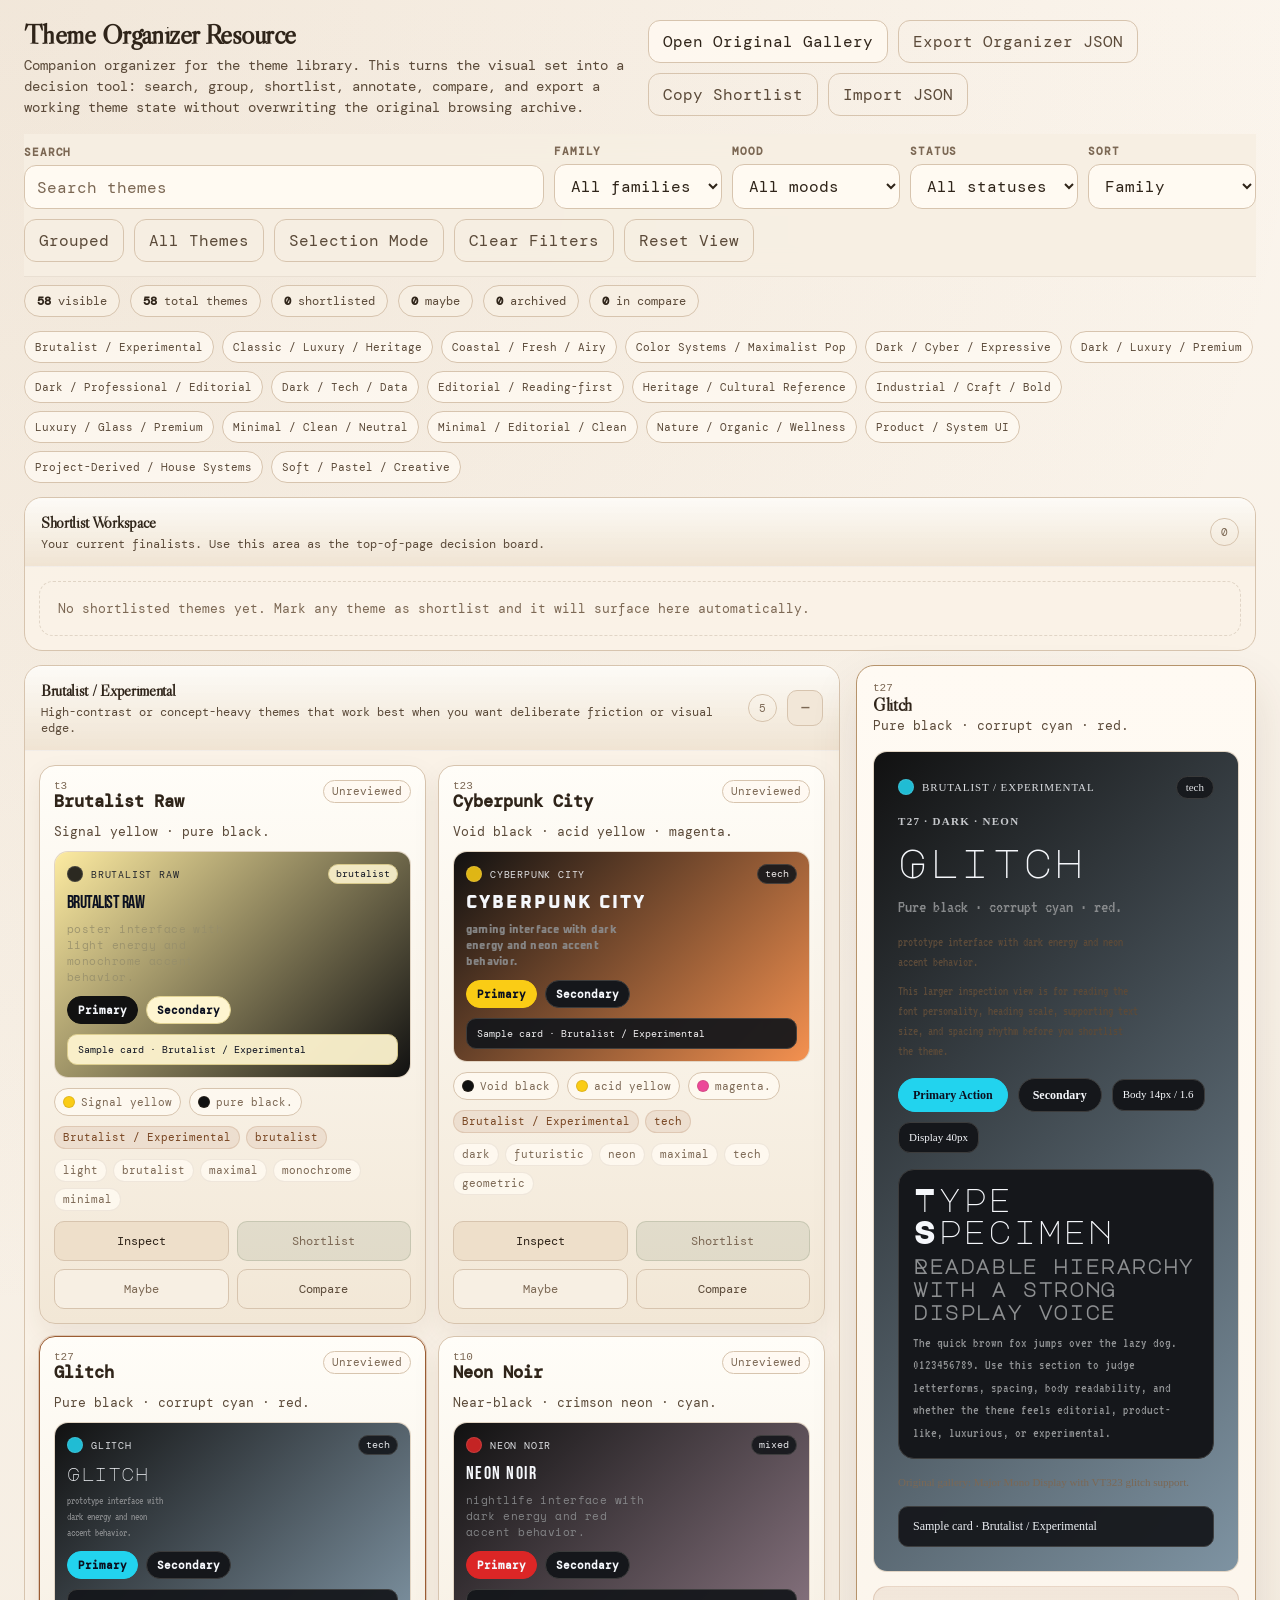
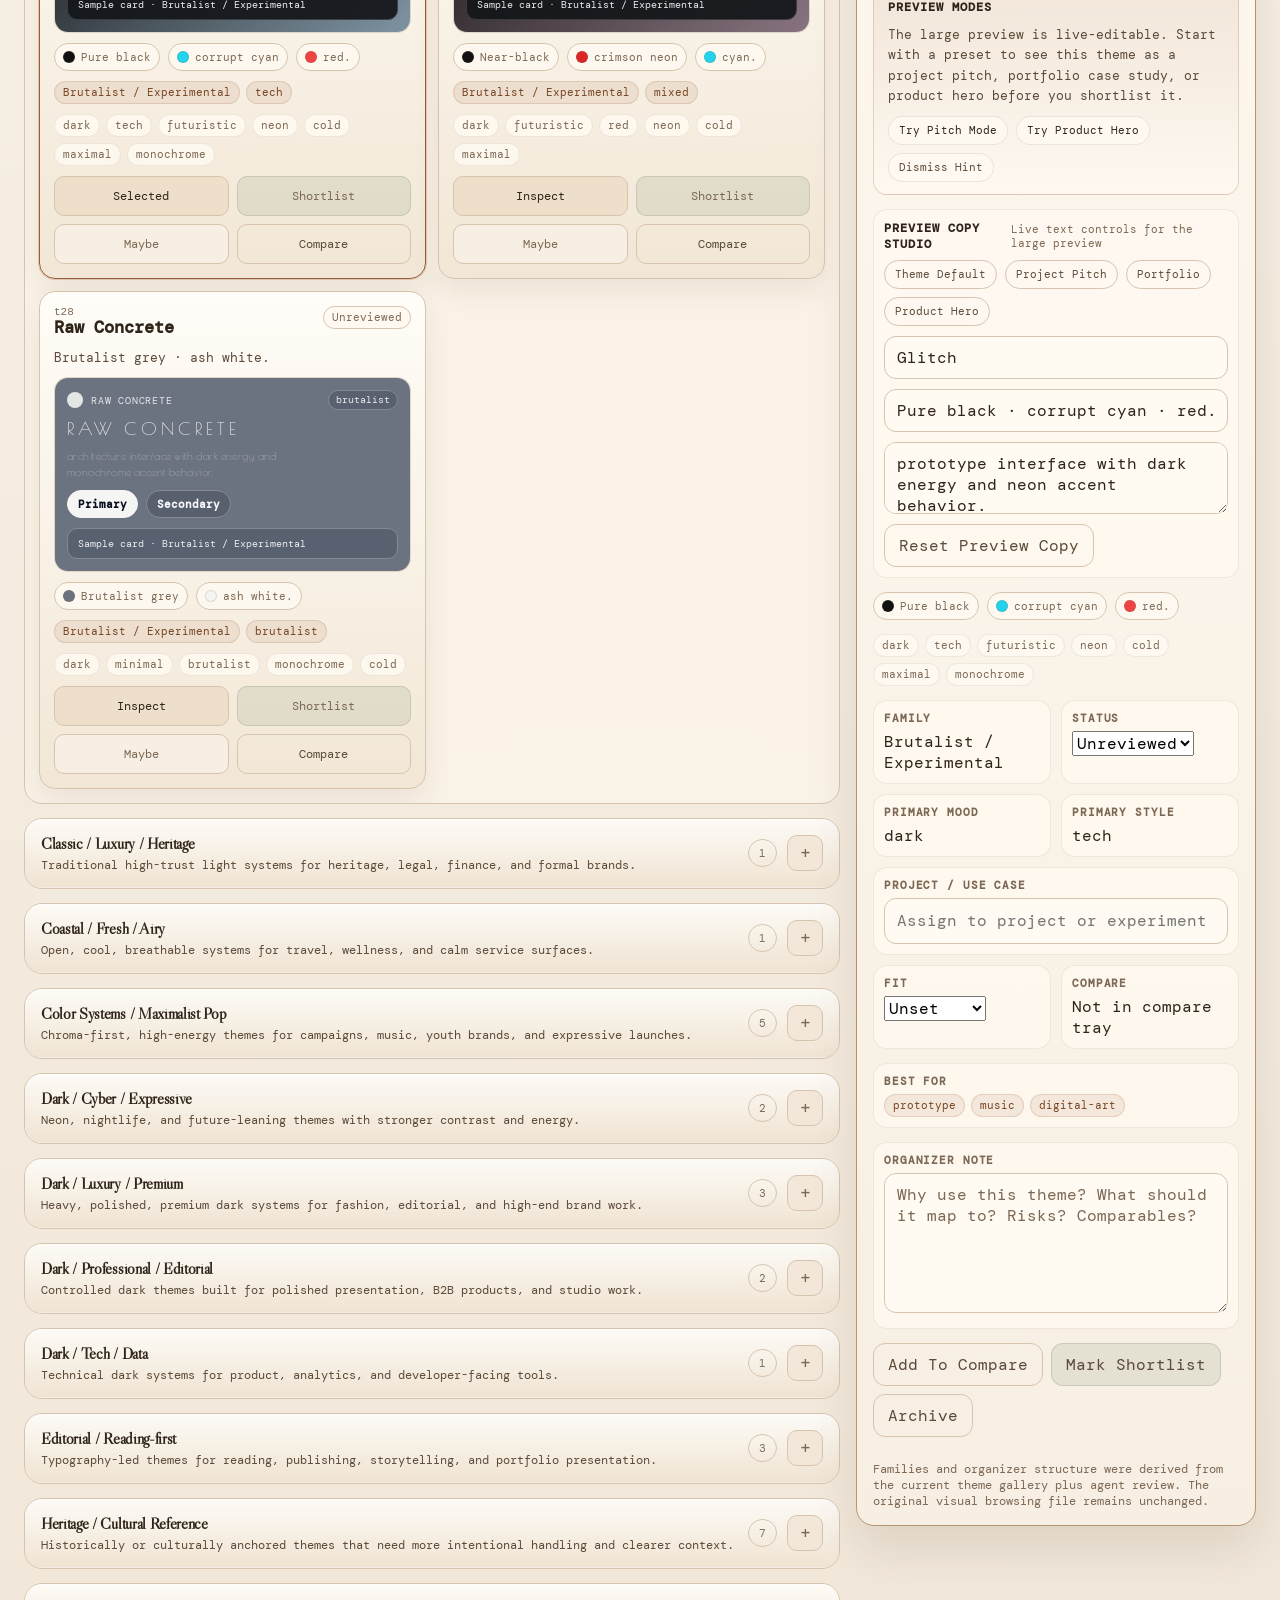
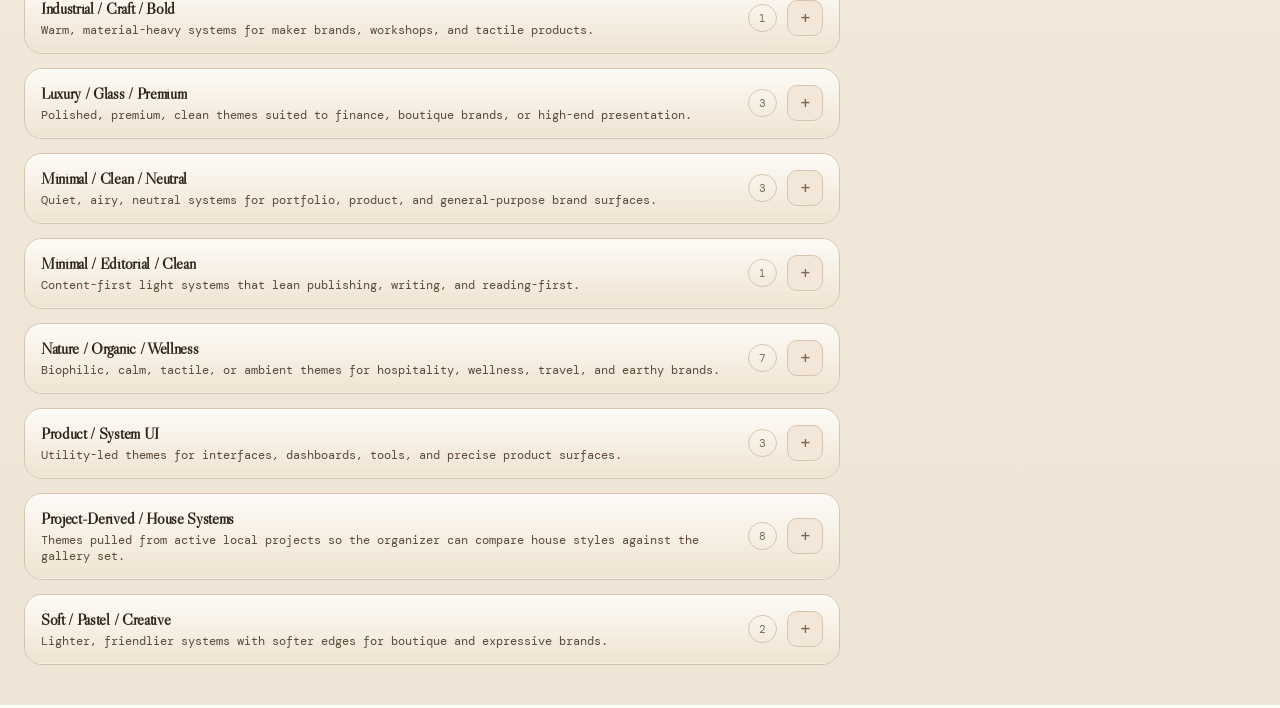
==== index.html @ c5671111 "Merge pull request #2 from DaveHomeAssist/cursor/toolbar-compare-layout-cdde Compare columns follow " ====
<!DOCTYPE html>
<html lang="en">
<head>
<meta charset="utf-8">
<meta name="viewport" content="width=device-width, initial-scale=1">
<title>Theme Organizer Resource</title>
<link rel="icon" type="image/svg+xml" href="./favicon.svg">
<style>
  @import url('https://fonts.googleapis.com/css2?family=Italiana&family=VT323&family=Cinzel:wght@400;700&family=Exo+2:wght@900&family=Libre+Caslon+Display&family=Poiret+One&family=Major+Mono+Display&family=Fraunces:ital,wght@1,100&family=Oxanium:wght@800&family=Playfair+Display:wght@400;700&family=DM+Mono:wght@400;500&family=Syne:wght@700;800&family=Cormorant+Garamond:ital,wght@0,300;1,300&family=Space+Mono&family=Bebas+Neue&family=Libre+Baskerville:ital@1&family=Rajdhani:wght@600&family=Bodoni+Moda:ital,wght@1,400&family=Syncopate:wght@700&family=Spectral:ital,wght@1,300&family=Unbounded:wght@900&family=Anton&family=Josefin+Sans:wght@100;300&family=IM+Fell+English:ital@1&family=Playfair+Display+SC:wght@400&family=Courier+Prime:ital@0;1&family=Permanent+Marker&family=Courier+Prime&display=swap');
  :root{
    --bg:#efe5d6;
    --canvas:#fffaf2;
    --panel:#f7efe3;
    --panel-2:#eedfca;
    --soft:#f2e7d8;
    --line:#d7c4ae;
    --line-strong:#b6936b;
    --text:#2f2419;
    --text-2:#5b4a39;
    --muted:#7c6854;
    --accent:#9b5d33;
    --accent-2:#5f7451;
    --warn:#b97a1d;
    --danger:#ab4b34;
    --focus:#b9703f;
    --shadow-soft:0 12px 28px rgba(72,49,24,0.08);
    --shadow-panel:0 22px 48px rgba(72,49,24,0.12);
  }
  *{box-sizing:border-box}
  html,body{margin:0;padding:0;overflow-x:hidden;background:
    radial-gradient(circle at top left, rgba(182,145,99,0.14), transparent 32%),
    linear-gradient(180deg,#fbf5ed 0%, var(--bg) 100%);
    color:var(--text);font-family:"DM Mono",ui-monospace,SFMono-Regular,Menlo,monospace}
  a{color:inherit}
  button,input,select,textarea{font:inherit}
  button{cursor:pointer}
  :focus-visible{outline:2px solid var(--focus);outline-offset:2px}
  .app{max-width:1560px;margin:0 auto;padding:20px 24px 40px}
  .topbar{display:flex;justify-content:space-between;gap:16px;align-items:flex-start;margin-bottom:16px}
  .topbar > *{min-width:0}
  .title-wrap h1,.workspace-header h2,.group-header h2,.compare-header h2,.detail h3{
    font-family:"Libre Caslon Display",Georgia,serif;
    letter-spacing:-0.02em;
  }
  .title-wrap h1{margin:0 0 6px;font-size:28px;line-height:1.05}
  .title-wrap p{margin:0;color:var(--text-2);max-width:820px;font-size:14px;line-height:1.5}
  .link-row{display:flex;gap:10px;flex-wrap:wrap}
  .link-btn,.ghost-btn,.primary-btn,.icon-btn{
    border:1px solid var(--line);
    background:rgba(255,250,242,0.86);
    color:var(--text);
    border-radius:12px;
    padding:10px 14px;
    text-decoration:none;
    transition:background .15s,border-color .15s,transform .15s;
  }
  .link-btn:hover,.ghost-btn:hover,.primary-btn:hover,.icon-btn:hover{background:var(--panel-2);border-color:var(--line-strong)}
  .primary-btn{background:var(--accent);border-color:transparent}
  .primary-btn:hover{background:#814926}
  .ghost-btn{background:transparent;color:var(--text-2)}
  .toolbar{position:sticky;top:0;z-index:10;background:rgba(247,239,227,0.9);backdrop-filter:blur(12px);border-bottom:1px solid rgba(74,56,34,0.08);padding:10px 0 14px}
  .toolbar-grid{display:flex;flex-direction:column;gap:10px}
  .toolbar-filters{display:grid;grid-template-columns:minmax(0,1fr) repeat(4,minmax(128px,168px));gap:10px;align-items:end}
  .field{display:flex;flex-direction:column;gap:6px}
  .field{min-width:0}
  .field label{font-size:11px;letter-spacing:.08em;text-transform:uppercase;color:var(--muted);font-weight:700}
  .field input,.field select,.notes-box{
    min-height:44px;
    border:1px solid var(--line);
    border-radius:12px;
    background:var(--canvas);
    color:var(--text);
    padding:10px 12px;
  }
  .field input::placeholder,.notes-box::placeholder{color:var(--muted)}
  .toolbar-actions{display:flex;gap:10px;align-items:end;flex-wrap:wrap;justify-content:flex-start}
  .toolbar-stack{display:flex;gap:10px;flex-wrap:wrap}
  .jump-nav{
    display:flex;
    gap:8px;
    flex-wrap:wrap;
    margin:10px 0 14px;
  }
  .jump-nav a{
    display:inline-flex;
    align-items:center;
    min-height:32px;
    padding:0 10px;
    border-radius:999px;
    border:1px solid var(--line);
    background:rgba(255,250,242,0.78);
    color:var(--text-2);
    text-decoration:none;
    font-size:11px;
    line-height:1;
  }
  .workspace{
    margin:0 0 14px;
    border:1px solid var(--line);
    border-radius:18px;
    background:rgba(250,243,232,0.96);
    overflow:hidden;
  }
  .workspace-header{
    display:flex;
    justify-content:space-between;
    align-items:center;
    gap:12px;
    padding:14px 16px;
    background:linear-gradient(180deg,rgba(255,255,255,0.66),rgba(236,222,202,0.7));
    border-bottom:1px solid rgba(110,84,50,0.08);
  }
  .workspace-header h2{margin:0;font-size:16px}
  .workspace-header p{margin:4px 0 0;color:var(--text-2);font-size:12px}
  .workspace-body{padding:14px}
  .workspace-empty{
    padding:18px;
    border:1px dashed rgba(110,84,50,0.18);
    border-radius:14px;
    color:var(--muted);
    font-size:13px;
  }
  .workspace-cards{display:grid;grid-template-columns:repeat(auto-fill,minmax(260px,1fr));gap:12px}
  .layout{display:grid;grid-template-columns:minmax(0,1fr) 400px;gap:16px;align-items:start}
  .layout > *{min-width:0}
  .summary{display:flex;gap:10px;flex-wrap:wrap;margin:8px 0 14px}
  .stat{
    background:var(--panel);
    border:1px solid var(--line);
    border-radius:999px;
    padding:7px 12px;
    color:var(--text-2);
    font-size:12px;
  }
  .stat strong{color:var(--text)}
  .groups{display:flex;flex-direction:column;gap:14px}
  .group{
    border:1px solid var(--line);
    border-radius:18px;
    background:rgba(250,243,232,0.96);
    overflow:hidden;
    box-shadow:inset 0 1px 0 rgba(255,255,255,0.42);
  }
  .group-header{
    display:flex;
    justify-content:space-between;
    gap:12px;
    align-items:center;
    padding:14px 16px;
    background:linear-gradient(180deg,rgba(255,255,255,0.66),rgba(236,222,202,0.7));
    border-bottom:1px solid rgba(110,84,50,0.08);
  }
  .group-header h2{margin:0;font-size:16px}
  .group-header p{margin:4px 0 0;color:var(--text-2);font-size:12px}
  .group-toggle{
    display:inline-flex;
    align-items:center;
    justify-content:center;
    min-width:36px;
    min-height:36px;
    border:1px solid var(--line);
    border-radius:10px;
    background:var(--soft);
    color:var(--muted);
    font-size:18px;
    line-height:1;
  }
  .group.collapsed .cards{display:none}
  .group.focus-hidden{display:none}
  .group-count{
    border:1px solid var(--line);
    border-radius:999px;
    padding:6px 10px;
    font-size:11px;
    color:var(--muted);
  }
  .cards{display:grid;grid-template-columns:repeat(auto-fill,minmax(260px,1fr));gap:12px;padding:14px}
  .card{
    border:1px solid var(--line);
    border-radius:16px;
    background:linear-gradient(180deg,#fffdf8,#f2e7d6);
    padding:14px;
    display:flex;
    flex-direction:column;
    gap:10px;
    min-height:220px;
    box-shadow:var(--shadow-soft);
    transition:border-color .15s,transform .15s,background .15s;
  }
  .card:hover{border-color:var(--line-strong);transform:translateY(-1px)}
  .card.active{outline:none;border-color:var(--accent);box-shadow:0 0 0 1px rgba(155,93,51,0.24),var(--shadow-soft)}
  .card-top{display:flex;justify-content:space-between;gap:10px;align-items:flex-start}
  .code{font-size:11px;color:var(--muted);font-family:ui-monospace,SFMono-Regular,Menlo,monospace}
  .name{font-size:17px;font-weight:700;line-height:1.15}
  .desc{font-size:13px;line-height:1.5;color:var(--text-2)}
  .tag-row,.meta-row{display:flex;gap:6px;flex-wrap:wrap}
  .action-row{
    display:grid;
    grid-template-columns:repeat(2,minmax(0,1fr));
    gap:8px;
  }
  .tag,.meta-pill,.status-pill{
    border-radius:999px;
    padding:5px 8px;
    font-size:11px;
    line-height:1;
    border:1px solid var(--line);
  }
  .tag{background:rgba(255,250,242,0.82);color:var(--muted);border-color:rgba(110,84,50,0.1)}
  .meta-pill{background:rgba(155,93,51,0.1);color:#784521;border-color:rgba(155,93,51,0.18)}
  .status-pill.status-unreviewed{background:rgba(255,250,242,0.86);color:var(--muted)}
  .status-pill.status-shortlist{background:rgba(95,116,81,0.12);color:#41523a;border-color:rgba(95,116,81,0.24)}
  .status-pill.status-maybe{background:rgba(185,122,29,0.12);color:#81520b;border-color:rgba(185,122,29,0.24)}
  .status-pill.status-archive{background:rgba(171,75,52,0.1);color:#8d3c2a;border-color:rgba(171,75,52,0.2)}
  .swatch-row{display:flex;gap:8px;flex-wrap:wrap}
  .swatch{
    display:flex;
    align-items:center;
    gap:6px;
    padding:6px 8px;
    border-radius:999px;
    border:1px solid var(--line);
    background:rgba(255,250,242,0.82);
    font-size:11px;
    color:var(--muted);
  }
  .swatch-chip{
    width:12px;
    height:12px;
    border-radius:999px;
    border:1px solid rgba(110,84,50,0.18);
    flex:0 0 auto;
  }
  .action-row{margin-top:auto}
  .preview{
    border:1px solid rgba(110,84,50,0.12);
    border-radius:14px;
    overflow:hidden;
    background:var(--soft);
    box-shadow:inset 0 1px 0 rgba(255,255,255,0.48);
  }
  .preview-surface{
    padding:12px;
    min-height:132px;
    display:flex;
    flex-direction:column;
    gap:10px;
  }
  .preview-top{
    display:flex;
    align-items:center;
    justify-content:space-between;
    gap:8px;
  }
  .preview-brand{
    display:flex;
    align-items:center;
    gap:8px;
    font-size:10px;
    text-transform:uppercase;
    letter-spacing:.08em;
    opacity:.88;
  }
  .preview-logo{
    width:16px;
    height:16px;
    border-radius:999px;
    border:1px solid rgba(255,255,255,0.12);
  }
  .preview-chip{
    padding:4px 7px;
    border-radius:999px;
    font-size:10px;
    line-height:1;
    border:1px solid rgba(255,255,255,0.12);
    opacity:.9;
  }
  .preview-title{
    font-size:18px;
    line-height:1;
    font-weight:800;
    letter-spacing:-.03em;
  }
  .preview-body{
    font-size:11px;
    line-height:1.45;
    max-width:26ch;
    opacity:.88;
  }
  .preview-row{
    display:flex;
    gap:8px;
    align-items:center;
    flex-wrap:wrap;
  }
  .preview-btn{
    display:inline-flex;
    align-items:center;
    justify-content:center;
    min-height:28px;
    padding:0 10px;
    border-radius:999px;
    font-size:11px;
    font-weight:700;
    border:1px solid rgba(255,255,255,0.12);
  }
  .preview-card{
    padding:8px 10px;
    border-radius:10px;
    border:1px solid rgba(255,255,255,0.10);
    font-size:10px;
    opacity:.94;
  }
  .preview-large .preview-surface{
    min-height:360px;
    padding:24px;
    gap:16px;
  }
  .preview-large .preview-title{font-size:40px;line-height:.95;letter-spacing:-.04em}
  .preview-large .preview-body{font-size:14px;line-height:1.6;max-width:46ch}
  .preview-large .preview-brand{font-size:11px}
  .preview-large .preview-chip{font-size:11px;padding:5px 9px}
  .preview-large .preview-btn{min-height:34px;padding:0 14px;font-size:12px}
  .preview-large .preview-card{padding:12px 14px;font-size:12px}
  .preview-kicker{
    font-size:11px;
    text-transform:uppercase;
    letter-spacing:.12em;
    opacity:.78;
    font-weight:700;
  }
  .preview-subtitle{
    font-size:18px;
    line-height:1.15;
    opacity:.94;
    max-width:34ch;
  }
  .preview-copy{
    display:grid;
    gap:8px;
  }
  .preview-copy p{
    margin:0;
    font-size:13px;
    line-height:1.65;
    max-width:48ch;
  }
  .preview-meta{
    display:flex;
    gap:10px;
    flex-wrap:wrap;
    align-items:center;
  }
  .preview-stat{
    padding:8px 10px;
    border-radius:12px;
    border:1px solid rgba(255,255,255,0.12);
    font-size:11px;
    line-height:1.2;
  }
  .preview-type-specimen{
    display:grid;
    gap:8px;
    padding:14px;
    border-radius:16px;
    border:1px solid rgba(255,255,255,0.10);
    background:rgba(255,255,255,0.05);
  }
  .specimen-xl{
    font-size:32px;
    line-height:0.98;
    letter-spacing:-0.04em;
    font-weight:800;
  }
  .specimen-lg{
    font-size:20px;
    line-height:1.15;
    font-weight:650;
  }
  .specimen-md{
    font-size:14px;
    line-height:1.6;
  }
  .preview-font-note{
    font-size:11px;
    line-height:1.4;
    color:var(--muted);
  }
  .preview-editor{
    display:grid;
    gap:10px;
  }
  .preview-editor textarea{
    width:100%;
    min-height:72px;
    resize:vertical;
  }
  .preview-editor input,
  .preview-editor textarea{
    background:var(--canvas);
    color:var(--text);
    border:1px solid var(--line);
    border-radius:12px;
    padding:10px 12px;
  }
  .preview-editor-actions{
    display:flex;
    gap:8px;
    flex-wrap:wrap;
  }
  .preview-tip{
    display:grid;
    gap:10px;
    padding:12px 14px;
    border:1px solid rgba(155,93,51,0.22);
    border-radius:14px;
    background:linear-gradient(180deg,rgba(155,93,51,0.1),rgba(255,250,242,0.7));
  }
  .preview-tip strong{
    font-size:12px;
    letter-spacing:.08em;
    text-transform:uppercase;
  }
  .preview-tip p{
    margin:0;
    font-size:12px;
    line-height:1.55;
    color:var(--text-2);
  }
  .preview-tip-actions{
    display:flex;
    gap:8px;
    flex-wrap:wrap;
  }
  .preview-tip-actions button{
    border:1px solid rgba(110,84,50,0.12);
    background:rgba(255,250,242,0.76);
    color:var(--text);
    border-radius:999px;
    padding:8px 10px;
    font-size:11px;
    line-height:1;
  }
  .preview-tip-actions button:last-child{
    color:var(--text-2);
  }
  .preset-row{
    display:flex;
    gap:8px;
    flex-wrap:wrap;
  }
  .preset-row button{
    border:1px solid var(--line);
    background:transparent;
    color:var(--text-2);
    border-radius:999px;
    padding:8px 10px;
    font-size:11px;
    line-height:1;
  }
  .preview-copy-head{
    display:flex;
    justify-content:space-between;
    align-items:center;
    gap:10px;
    margin-bottom:8px;
  }
  .preview-copy-head strong{
    font-size:12px;
    letter-spacing:.08em;
    text-transform:uppercase;
    color:var(--text);
  }
  .preview-copy-head span{
    font-size:11px;
    color:var(--muted);
  }
  .action-row button{
    border:1px solid var(--line);
    background:var(--panel);
    color:var(--text);
    border-radius:10px;
    padding:10px 10px;
    font-size:12px;
    min-height:40px;
    width:100%;
  }
  .action-row button.secondary{color:var(--muted)}
  .action-row button.shortlisted{background:rgba(95,116,81,0.14);border-color:rgba(95,116,81,0.24);color:#41523a}
  .detail{
    position:sticky;
    top:88px;
    border:1px solid var(--line-strong);
    border-radius:18px;
    background:linear-gradient(180deg,#fffaf3,var(--panel));
    padding:16px;
    display:flex;
    flex-direction:column;
    gap:14px;
    box-shadow:var(--shadow-panel);
  }
  .detail h3{margin:0;font-size:18px}
  .detail p{margin:0;color:var(--text-2);font-size:13px;line-height:1.55}
  .detail-grid{display:grid;grid-template-columns:1fr 1fr;gap:10px}
  .detail-wide{grid-column:1 / -1}
  .detail-box{
    border:1px solid rgba(110,84,50,0.1);
    border-radius:14px;
    background:rgba(255,250,242,0.72);
    padding:10px;
  }
  .detail-box label{display:block;margin-bottom:6px;font-size:11px;letter-spacing:.08em;text-transform:uppercase;color:var(--muted);font-weight:700}
  .notes-box{width:100%;min-height:140px;resize:vertical}
  .empty{padding:40px 20px;text-align:center;color:var(--muted);border:1px dashed var(--line);border-radius:18px}
  .mini-list{display:flex;flex-wrap:wrap;gap:6px}
  .footer-note{margin-top:10px;color:var(--muted);font-size:12px}
  .compare{
    margin:0 0 14px;
    border:1px solid var(--line);
    border-radius:18px;
    background:rgba(250,243,232,0.96);
    overflow:hidden;
  }
  .compare[hidden]{display:none}
  .compare-header{
    display:flex;
    justify-content:space-between;
    align-items:center;
    gap:12px;
    padding:14px 16px;
    border-bottom:1px solid rgba(110,84,50,0.08);
  }
  .compare-header h2{margin:0;font-size:16px}
  .compare-header p{margin:4px 0 0;color:var(--muted);font-size:12px}
  .compare-actions{display:flex;gap:8px;flex-wrap:wrap}
  .compare-grid{
    display:grid;
    grid-template-columns:160px repeat(var(--compare-count, 1), minmax(180px, 1fr));
    gap:0;
    overflow:auto;
    border-top:1px solid rgba(110,84,50,0.08);
  }
  .compare-label,.compare-cell{
    padding:12px;
    border-top:1px solid rgba(110,84,50,0.08);
    border-right:1px solid rgba(110,84,50,0.08);
    min-height:56px;
  }
  .compare-label{
    background:#f1e3d1;
    color:var(--text-2);
    font-size:12px;
    font-weight:700;
    text-transform:uppercase;
    letter-spacing:.08em;
  }
  .compare-cell{background:rgba(255,250,242,0.74)}
  .compare-theme{
    display:flex;
    justify-content:space-between;
    gap:8px;
    align-items:flex-start;
  }
  .compare-theme strong{display:block;font-size:14px}
  .compare-theme button{
    border:1px solid var(--line);
    background:transparent;
    color:var(--muted);
    border-radius:10px;
    padding:6px 8px;
    font-size:11px;
  }
  .compare-preview-cell{
    min-width:220px;
  }
  .compare-preview-cell .preview{
    min-width:180px;
  }
  .compare-preview-cell .preview-surface{
    min-height:150px;
  }
  .compare-preview-cell .preview-title{
    font-size:20px;
  }
  .compare-preview-cell .preview-body{
    max-width:28ch;
  }
  .inline-input{
    width:100%;
    min-height:46px;
    border:1px solid var(--line);
    border-radius:12px;
    background:var(--canvas);
    color:var(--text);
    padding:10px 12px;
  }
  .detail-actions{display:flex;gap:8px;flex-wrap:wrap}
  .detail-actions .ghost-btn:first-child,
  .action-row button[data-action="select"]{background:var(--panel-2);color:var(--text)}
  .action-row button[data-action="shortlist"],
  #detailShortlist{background:rgba(95,116,81,0.12);border-color:rgba(95,116,81,0.2)}
  .action-row button[data-action="compare"],
  #detailCompare,
  #detailArchive{background:transparent;color:var(--text-2)}
  @media (max-width: 1100px){
    .layout{grid-template-columns:1fr}
    .detail{position:static}
    .toolbar-filters{grid-template-columns:1fr 1fr}
  }
  @media (max-width: 760px){
    .app{padding:16px 14px 28px}
    .topbar{flex-direction:column}
    .title-wrap p{max-width:none}
    .link-row{width:100%}
    .link-row > *{
      flex:1 1 100%;
      min-width:0;
      text-align:center;
      justify-content:center;
    }
    .jump-nav a{
      flex:1 1 calc(50% - 8px);
      justify-content:center;
      min-width:0;
    }
    .toolbar-filters{grid-template-columns:1fr}
    .compare-grid{grid-template-columns:1fr;overflow:visible}
    .compare-preview-cell,
    .compare-preview-cell .preview{min-width:0}
    .toolbar-actions{justify-content:stretch}
    .toolbar-actions .ghost-btn,
    .toolbar-actions .primary-btn{
      flex:1 1 100%;
      min-width:0;
      text-align:center;
      justify-content:center;
    }
    .detail-grid{grid-template-columns:1fr}
    .cards{grid-template-columns:1fr}
  }
</style>
</head>
<body>
<div class="app">
  <div class="topbar">
    <div class="title-wrap">
      <h1>Theme Organizer Resource</h1>
      <p>Companion organizer for the theme library. This turns the visual set into a decision tool: search, group, shortlist, annotate, compare, and export a working theme state without overwriting the original browsing archive.</p>
    </div>
    <div class="link-row">
      <a class="link-btn" href="./archive/themes_sortable_30.html" target="_blank" rel="noreferrer noopener">Open Original Gallery</a>
      <button id="exportState" class="ghost-btn" type="button">Export Organizer JSON</button>
      <button id="copyShortlist" class="ghost-btn" type="button">Copy Shortlist</button>
      <button id="importState" class="ghost-btn" type="button">Import JSON</button>
      <input id="importFile" type="file" accept="application/json" hidden>
    </div>
  </div>

  <div class="toolbar">
    <div class="toolbar-grid">
      <div class="toolbar-filters">
      <div class="field">
        <label for="search">Search</label>
        <input id="search" type="search" placeholder="Search themes">
      </div>
      <div class="field">
        <label for="familyFilter">Family</label>
        <select id="familyFilter"></select>
      </div>
      <div class="field">
        <label for="moodFilter">Mood</label>
        <select id="moodFilter"></select>
      </div>
      <div class="field">
        <label for="statusFilter">Status</label>
        <select id="statusFilter"></select>
      </div>
      <div class="field">
        <label for="sortBy">Sort</label>
        <select id="sortBy">
          <option value="family">Family</option>
          <option value="name">Name</option>
          <option value="mood">Mood</option>
          <option value="style">Style</option>
          <option value="color">Color</option>
          <option value="status">Status</option>
        </select>
      </div>
      </div>
      <div class="toolbar-actions">
        <button id="groupToggle" class="ghost-btn" type="button">Grouped</button>
        <button id="shortlistToggle" class="ghost-btn" type="button">All Themes</button>
        <button id="viewModeToggle" class="ghost-btn" type="button">Selection Mode</button>
        <button id="clearFilters" class="ghost-btn" type="button">Clear Filters</button>
        <button id="resetView" class="ghost-btn" type="button">Reset View</button>
      </div>
    </div>
  </div>

  <div class="summary" id="summary"></div>
  <nav id="jumpNav" class="jump-nav"></nav>
  <section id="workspacePanel" class="workspace"></section>
  <section id="comparePanel" class="compare" hidden></section>

  <div class="layout">
    <main>
      <div id="groups" class="groups"></div>
    </main>
    <aside class="detail" id="detail"></aside>
  </div>
</div>

<script>
const THEME_DATA = [
  { id:'t1', code:'t1', name:'Instrument Grade', description:'Deep violet · indigo-black · cold cyan.', tags:['dark','futuristic','tech','purple','cold','minimal'], family:'Product / System UI', bestFor:['dashboard','developer-tool','precision-ui'] },
  { id:'t2', code:'t2', name:'Editorial Serif', description:'Cream stock · ink black · burnt sienna.', tags:['light','warm','editorial','luxury','gold','minimal'], family:'Editorial / Reading-first', bestFor:['editorial','magazine','portfolio'] },
  { id:'t3', code:'t3', name:'Brutalist Raw', description:'Signal yellow · pure black.', tags:['light','brutalist','maximal','monochrome','minimal'], family:'Brutalist / Experimental', bestFor:['poster','statement-landing','art-project'] },
  { id:'t4', code:'t4', name:'Organic Botanical', description:'Forest dark · sage green · leaf.', tags:['dark','nature','organic','green','warm'], family:'Nature / Organic / Wellness', bestFor:['wellness','retreat','eco-brand'] },
  { id:'t5', code:'t5', name:'Luxury Minimal', description:'Warm white · antique gold.', tags:['light','luxury','minimal','gold','warm','editorial'], family:'Luxury / Glass / Premium', bestFor:['premium-brand','studio','editorial-commerce'] },
  { id:'t6', code:'t6', name:'Retro Terminal', description:'CRT black · phosphor green.', tags:['dark','retro','tech','green','cold','minimal','futuristic'], family:'Product / System UI', bestFor:['developer-tool','terminal-ui','retro-tech'] },
  { id:'t7', code:'t7', name:'Hyper Color', description:'Magenta · violet · electric blue.', tags:['dark','maximal','futuristic','purple','multicolor','neon'], family:'Color Systems / Maximalist Pop', bestFor:['music','campaign','interactive-art'] },
  { id:'t8', code:'t8', name:'Arctic Glass', description:'Ice white · sky blue · frosted.', tags:['light','cold','blue','minimal','luxury'], family:'Luxury / Glass / Premium', bestFor:['saas','premium-ui','finance'] },
  { id:'t9', code:'t9', name:'Dark Academia', description:'Walnut brown · aged gold.', tags:['dark','warm','editorial','luxury','gold','cultural','retro'], family:'Editorial / Reading-first', bestFor:['essay','archive','literary-brand'] },
  { id:'t10', code:'t10', name:'Neon Noir', description:'Near-black · crimson neon · cyan.', tags:['dark','futuristic','red','neon','cold','maximal'], family:'Brutalist / Experimental', bestFor:['nightlife','music','cyber-brand'] },
  { id:'t11', code:'t11', name:'Japanese Wabi', description:'Warm rice paper · ink brown.', tags:['light','warm','minimal','organic','cultural','gold'], family:'Heritage / Cultural Reference', bestFor:['craft','hospitality','calm-brand'] },
  { id:'t12', code:'t12', name:'Industrial Steel', description:'Dark iron · hazard orange.', tags:['dark','brutalist','tech','red','warm','monochrome'], family:'Product / System UI', bestFor:['ops-tool','industrial-brand','data-ui'] },
  { id:'t13', code:'t13', name:'Powder Pastel', description:'Petal pink · periwinkle · blush.', tags:['light','minimal','organic','warm','multicolor'], family:'Color Systems / Maximalist Pop', bestFor:['lifestyle','beauty','friendly-brand'] },
  { id:'t14', code:'t14', name:'Soviet Constructivist', description:'Propaganda red · pure black.', tags:['light','brutalist','maximal','red','geometric','cultural'], family:'Heritage / Cultural Reference', bestFor:['poster','exhibition','campaign'] },
  { id:'t15', code:'t15', name:'Copper Patina', description:'Deep teal-black · oxidised green.', tags:['dark','nature','cold','green','minimal','organic'], family:'Luxury / Glass / Premium', bestFor:['boutique-brand','gallery','craft'] },
  { id:'t16', code:'t16', name:'Vaporwave', description:'Midnight purple · hot pink · cyan.', tags:['dark','retro','futuristic','purple','neon','cold','maximal'], family:'Color Systems / Maximalist Pop', bestFor:['music','youth-brand','experimental'] },
  { id:'t17', code:'t17', name:'Swiss Modernist', description:'Off-white · signal red · black.', tags:['light','minimal','brutalist','geometric','red','editorial'], family:'Editorial / Reading-first', bestFor:['editorial','portfolio','type-led-ui'] },
  { id:'t18', code:'t18', name:'Deep Sea', description:'Abyssal black · bioluminescent teal.', tags:['dark','cold','blue','nature','minimal'], family:'Nature / Organic / Wellness', bestFor:['science','oceanic-brand','immersive-ui'] },
  { id:'t19', code:'t19', name:'Aged Manuscript', description:'Vellum · sepia · ink.', tags:['light','warm','editorial','gold','cultural','retro','luxury'], family:'Heritage / Cultural Reference', bestFor:['archive','museum','storytelling'] },
  { id:'t20', code:'t20', name:'Chromatic Burst', description:'Full-spectrum conic · near black.', tags:['dark','maximal','futuristic','multicolor','neon'], family:'Color Systems / Maximalist Pop', bestFor:['festival','campaign','motion-first-brand'] },
  { id:'t21', code:'t21', name:'Bauhaus', description:'Warm linen · signal red · black.', tags:['light','geometric','minimal','brutalist','red','cultural'], family:'Heritage / Cultural Reference', bestFor:['design-system','poster','education'] },
  { id:'t22', code:'t22', name:'Memphis', description:'White · polka dot primary.', tags:['light','maximal','retro','multicolor','geometric'], family:'Color Systems / Maximalist Pop', bestFor:['playful-brand','kids-culture','creative-ui'] },
  { id:'t23', code:'t23', name:'Cyberpunk City', description:'Void black · acid yellow · magenta.', tags:['dark','futuristic','neon','maximal','tech','geometric'], family:'Brutalist / Experimental', bestFor:['gaming','music','sci-fi-brand'] },
  { id:'t24', code:'t24', name:'Mid-Century', description:'Harvest wheat · forest · burnt clay.', tags:['light','warm','retro','organic','geometric','gold'], family:'Heritage / Cultural Reference', bestFor:['interiors','hospitality','lifestyle'] },
  { id:'t25', code:'t25', name:'Islamic Geometric', description:'Deep aubergine · gold tessellation.', tags:['dark','cultural','geometric','luxury','gold','warm'], family:'Heritage / Cultural Reference', bestFor:['pattern-system','cultural-brand','premium-site'] },
  { id:'t26', code:'t26', name:'Hygge', description:'Parchment · candlelight amber.', tags:['light','warm','minimal','organic','gold'], family:'Nature / Organic / Wellness', bestFor:['home','wellness','cozy-commerce'] },
  { id:'t27', code:'t27', name:'Glitch', description:'Pure black · corrupt cyan · red.', tags:['dark','tech','futuristic','neon','cold','maximal','monochrome'], family:'Brutalist / Experimental', bestFor:['prototype','music','digital-art'] },
  { id:'t28', code:'t28', name:'Raw Concrete', description:'Brutalist grey · ash white.', tags:['dark','minimal','brutalist','monochrome','cold'], family:'Brutalist / Experimental', bestFor:['architecture','portfolio','system-ui'] },
  { id:'t29', code:'t29', name:'Tropical Lush', description:'Canopy dark · jade · papaya.', tags:['dark','nature','organic','green','warm','maximal'], family:'Nature / Organic / Wellness', bestFor:['travel','hospitality','food-brand'] },
  { id:'t30', code:'t30', name:'Art Nouveau', description:'Ivory · antique gold · vine.', tags:['light','warm','editorial','luxury','gold','organic','cultural'], family:'Heritage / Cultural Reference', bestFor:['craft','luxury-brand','event-site'] },
  { id:'p1', code:'p1', name:'Garden OS', description:'Soil brown · leaf green · sun straw.', tags:['light','nature','organic','green','warm','project-theme'], family:'Project-Derived / House Systems', bestFor:['garden-os','operations-guide','planner'] },
  { id:'p2', code:'p2', name:'Trailkeeper Field Log', description:'Evergreen dark · trail tan · moss.', tags:['dark','nature','minimal','green','project-theme'], family:'Project-Derived / House Systems', bestFor:['trailkeeper','field-log','backcountry-ui'] },
  { id:'p3', code:'p3', name:'Prompt Lab Core', description:'Slate dark · violet signal · cloud text.', tags:['dark','tech','minimal','purple','project-theme'], family:'Project-Derived / House Systems', bestFor:['prompt-lab','experiments','prompt-ui'] },
  { id:'p4', code:'p4', name:'Estate II Halloween', description:'Midnight plum · ember orange · ghost cream.', tags:['dark','maximal','retro','orange','purple','project-theme'], family:'Project-Derived / House Systems', bestFor:['estate-ii-deploy','event-landing','seasonal-campaign'] },
  { id:'p5', code:'p5', name:'Park Rave Flyer', description:'Night black · rave yellow · hot magenta.', tags:['dark','maximal','neon','multicolor','project-theme'], family:'Project-Derived / House Systems', bestFor:['park-rave-005','flyer','music-campaign'] },
  { id:'p6', code:'p6', name:'Dave HomeAssist', description:'Porch white · trust navy · service gold.', tags:['light','minimal','luxury','blue','gold','project-theme'], family:'Project-Derived / House Systems', bestFor:['dave-homeassist','service-site','home-services'] },
  { id:'p7', code:'p7', name:'Festival Atlas Routeboard', description:'Night charcoal · route amber · map cream.', tags:['dark','geometric','minimal','gold','project-theme'], family:'Project-Derived / House Systems', bestFor:['festival-atlas','routeboard','planning-ui'] },
  { id:'p8', code:'p8', name:'MetaGrid Signal', description:'Signal black · matrix cyan · node lime.', tags:['dark','tech','futuristic','green','blue','project-theme'], family:'Project-Derived / House Systems', bestFor:['metagrid','simulator','signal-ui'] },
  { id:'u5', code:'u-t5', name:'Solar Minimal', description:'Warm white · dune sand · golden-hour amber tuned for airy editorial portfolios and polished studio landing pages.', tags:['light','minimal','warm','clean','airy','user-import'], family:'Minimal / Clean / Neutral', bestFor:['portfolio','studio-site','personal-brand','consultant-landing'] },
  { id:'u6', code:'u-t6', name:'Midnight Ink', description:'Deep navy · charcoal · silver edge with a restrained editorial contrast for high-trust dark presentations.', tags:['dark','professional','cool','bold','sleek','user-import'], family:'Dark / Professional / Editorial', bestFor:['agency-site','tech-brand','saas','consulting-deck'] },
  { id:'u7', code:'u-t7', name:'Terracotta Clay', description:'Burnt orange · dusty rose · warm beige with handcrafted softness suited to tactile lifestyle and artisan work.', tags:['warm','earthy','feminine','soft','artisan','user-import'], family:'Nature / Organic / Wellness', bestFor:['lifestyle-brand','beauty','ceramics','wellness-shop'] },
  { id:'u8', code:'u-t8', name:'Arctic Glass', description:'Ice white · pale blue · frosted steel for clean, low-friction product surfaces and premium trust-driven interfaces.', tags:['light','cool','clean','minimal','modern','user-import'], family:'Minimal / Clean / Neutral', bestFor:['fintech','saas','medical','premium-dashboard'] },
  { id:'u9', code:'u-t9', name:'Neon District', description:'Pitch black · electric violet · hot pink with nightlife energy and loud cyber contrast for expressive launches.', tags:['dark','neon','loud','cyber','bold','user-import'], family:'Dark / Cyber / Expressive', bestFor:['nightlife','music-campaign','gaming','streetwear-launch'] },
  { id:'u10', code:'u-t10', name:'Harvest Field', description:'Amber · wheat · deep brown with grounded rural warmth for food, seasonal campaigns, and slow-brand storytelling.', tags:['warm','earthy','rustic','natural','cozy','user-import'], family:'Nature / Organic / Wellness', bestFor:['food-brand','farm-to-table','brewery','seasonal-event'] },
  { id:'u11', code:'u-t11', name:'Obsidian Edge', description:'Pure black · graphite · matte silver with luxury restraint and automotive-grade sharpness.', tags:['dark','luxury','minimal','sleek','premium','user-import'], family:'Dark / Luxury / Premium', bestFor:['fashion','automotive','high-end-brand','premium-landing'] },
  { id:'u12', code:'u-t12', name:'Bloom Studio', description:'Soft blush · lilac · cream with floral delicacy for boutique, wedding, and feminine creative brands.', tags:['light','feminine','soft','floral','airy','user-import'], family:'Soft / Pastel / Creative', bestFor:['wedding','florist','boutique','beauty-editorial'] },
  { id:'u13', code:'u-t13', name:'Deep Jungle', description:'Midnight green · moss · aged gold with moody resort depth and organic luxury undertones.', tags:['dark','nature','rich','moody','organic','user-import'], family:'Nature / Organic / Wellness', bestFor:['eco-brand','adventure','resort','boutique-hospitality'] },
  { id:'u14', code:'u-t14', name:'Carbon Lab', description:'Dark grey · electric blue · white data contrast built for dashboards, control rooms, and technical tooling.', tags:['dark','tech','data','modern','sharp','user-import'], family:'Dark / Tech / Data', bestFor:['developer-tool','analytics','saas','monitoring-ui'] },
  { id:'u15', code:'u-t15', name:'Ivory Press', description:'Off-white · warm grey · serif black with publication calm and reading-first pacing.', tags:['light','editorial','clean','classic','neutral','user-import'], family:'Minimal / Editorial / Clean', bestFor:['publishing','magazine','blog','case-study-site'] },
  { id:'u16', code:'u-t16', name:'Copper Works', description:'Deep charcoal · copper · rust amber with industrial heft for workshops, craft brands, and maker culture.', tags:['dark','industrial','warm','craft','bold','user-import'], family:'Industrial / Craft / Bold', bestFor:['maker-brand','workshop','brewery','fabrication-studio'] },
  { id:'u17', code:'u-t17', name:'Lagoon Drift', description:'Teal · seafoam · bleached white with clean coastal air and lightweight wellness-friendly softness.', tags:['light','coastal','fresh','cool','calm','user-import'], family:'Coastal / Fresh / Airy', bestFor:['travel','wellness','spa','hospitality-site'] },
  { id:'u18', code:'u-t18', name:'Red Room', description:'Deep crimson · ash black · warm white for dramatic hospitality, theatre, and high-emotion editorial scenes.', tags:['dark','bold','dramatic','luxury','rich','user-import'], family:'Dark / Luxury / Premium', bestFor:['restaurant','theatre','fashion-editorial','cocktail-bar'] },
  { id:'u19', code:'u-t19', name:'Chalk Loft', description:'Warm white · linen · light oak with architectural quiet and lifestyle-studio clarity.', tags:['light','neutral','airy','organic','cozy','user-import'], family:'Minimal / Clean / Neutral', bestFor:['interior-design','lifestyle-brand','studio','home-goods'] },
  { id:'u20', code:'u-t20', name:'Plasma Wave', description:'Void black · cyan · magenta pulse for streaming, event, and hype-driven digital surfaces.', tags:['dark','neon','futuristic','vibrant','tech','user-import'], family:'Dark / Cyber / Expressive', bestFor:['gaming','streaming','event-site','launch-countdown'] },
  { id:'u21', code:'u-t21', name:'Gilt Archive', description:'Ivory · antique gold · warm shadow with heritage trust and ceremonial polish.', tags:['light','luxury','classic','ornate','warm','user-import'], family:'Classic / Luxury / Heritage', bestFor:['law-firm','finance','heritage-brand','museum-site'] },
  { id:'u22', code:'u-t22', name:'Storm System', description:'Slate grey · steel · cold white with disciplined B2B seriousness and operational clarity.', tags:['dark','neutral','strong','corporate','clean','user-import'], family:'Dark / Professional / Editorial', bestFor:['corporate','logistics','b2b','operations-portal'] },
  { id:'u23', code:'u-t23', name:'Citrus Drop', description:'Bright white · lemon · lime zest with energetic startup brightness and food-app immediacy.', tags:['light','vibrant','fresh','playful','bold','user-import'], family:'Soft / Pastel / Creative', bestFor:['food-brand','startup','app-ui','creator-campaign'] },
  { id:'u24', code:'u-t24', name:'Velvet Underground', description:'Deep plum · burgundy · dusty mauve with moody editorial glamour and boutique music-scene tension.', tags:['dark','moody','rich','feminine','dramatic','user-import'], family:'Dark / Luxury / Premium', bestFor:['beauty-editorial','music-brand','editorial','night-event'] }
];

const STORAGE_KEY = 'theme-organizer-state-v1';
const groupDescriptions = {
  'Product / System UI':'Utility-led themes for interfaces, dashboards, tools, and precise product surfaces.',
  'Editorial / Reading-first':'Typography-led themes for reading, publishing, storytelling, and portfolio presentation.',
  'Brutalist / Experimental':'High-contrast or concept-heavy themes that work best when you want deliberate friction or visual edge.',
  'Nature / Organic / Wellness':'Biophilic, calm, tactile, or ambient themes for hospitality, wellness, travel, and earthy brands.',
  'Heritage / Cultural Reference':'Historically or culturally anchored themes that need more intentional handling and clearer context.',
  'Luxury / Glass / Premium':'Polished, premium, clean themes suited to finance, boutique brands, or high-end presentation.',
  'Color Systems / Maximalist Pop':'Chroma-first, high-energy themes for campaigns, music, youth brands, and expressive launches.',
  'Project-Derived / House Systems':'Themes pulled from active local projects so the organizer can compare house styles against the gallery set.',
  'Minimal / Clean / Neutral':'Quiet, airy, neutral systems for portfolio, product, and general-purpose brand surfaces.',
  'Dark / Professional / Editorial':'Controlled dark themes built for polished presentation, B2B products, and studio work.',
  'Dark / Cyber / Expressive':'Neon, nightlife, and future-leaning themes with stronger contrast and energy.',
  'Dark / Luxury / Premium':'Heavy, polished, premium dark systems for fashion, editorial, and high-end brand work.',
  'Soft / Pastel / Creative':'Lighter, friendlier systems with softer edges for boutique and expressive brands.',
  'Dark / Tech / Data':'Technical dark systems for product, analytics, and developer-facing tools.',
  'Minimal / Editorial / Clean':'Content-first light systems that lean publishing, writing, and reading-first.',
  'Industrial / Craft / Bold':'Warm, material-heavy systems for maker brands, workshops, and tactile products.',
  'Coastal / Fresh / Airy':'Open, cool, breathable systems for travel, wellness, and calm service surfaces.',
  'Classic / Luxury / Heritage':'Traditional high-trust light systems for heritage, legal, finance, and formal brands.'
};

const state = loadState();
let selectedId = state.selectedId || 't27';
state.ui = state.ui && typeof state.ui === 'object' ? state.ui : {};
let groupMode = typeof state.ui.groupMode === 'boolean' ? state.ui.groupMode : true;
let shortlistOnly = typeof state.ui.shortlistOnly === 'boolean' ? state.ui.shortlistOnly : false;
let viewMode = state.ui.viewMode || 'selection';
state.compareIds = Array.isArray(state.compareIds) ? state.compareIds.slice(0,4) : [];
state.collapsedFamilies = state.collapsedFamilies && typeof state.collapsedFamilies === 'object' ? state.collapsedFamilies : {};
state.previewCopy = state.previewCopy && typeof state.previewCopy === 'object' ? state.previewCopy : {};

const searchEl = document.getElementById('search');
const familyFilterEl = document.getElementById('familyFilter');
const moodFilterEl = document.getElementById('moodFilter');
const statusFilterEl = document.getElementById('statusFilter');
const sortByEl = document.getElementById('sortBy');
const summaryEl = document.getElementById('summary');
const groupsEl = document.getElementById('groups');
const detailEl = document.getElementById('detail');
const groupToggleEl = document.getElementById('groupToggle');
const shortlistToggleEl = document.getElementById('shortlistToggle');
const exportStateEl = document.getElementById('exportState');
const copyShortlistEl = document.getElementById('copyShortlist');
const importStateEl = document.getElementById('importState');
const importFileEl = document.getElementById('importFile');
const clearFiltersEl = document.getElementById('clearFilters');
const resetViewEl = document.getElementById('resetView');
const comparePanelEl = document.getElementById('comparePanel');
const jumpNavEl = document.getElementById('jumpNav');
const workspacePanelEl = document.getElementById('workspacePanel');
const viewModeToggleEl = document.getElementById('viewModeToggle');

function loadState() {
  try {
    return JSON.parse(localStorage.getItem(STORAGE_KEY) || '{}');
  } catch {
    return {};
  }
}

function persistState() {
  state.ui = {
    groupMode,
    shortlistOnly,
    viewMode,
    previewHintDismissed: !!state.ui.previewHintDismissed
  };
  localStorage.setItem(STORAGE_KEY, JSON.stringify(state));
}

function buildCollapsedFamilies(expandedThemeId = selectedId) {
  const families = [...new Set(THEME_DATA.map(theme => theme.family))];
  const collapsed = Object.fromEntries(families.map(family => [family, true]));
  const activeTheme = THEME_DATA.find(theme => theme.id === expandedThemeId);
  if (activeTheme) collapsed[activeTheme.family] = false;
  return collapsed;
}

function getRecord(theme) {
  return state[theme.id] || { status:'unreviewed', note:'', project:'', fit:'', selected:false };
}

function setRecord(themeId, patch) {
  state[themeId] = { ...getRecord({ id: themeId }), ...patch };
  state.selectedId = selectedId;
  persistState();
}

function getCompareThemes() {
  return state.compareIds
    .map(id => THEME_DATA.find(theme => theme.id === id))
    .filter(Boolean);
}

function toggleCompare(themeId) {
  const ids = new Set(state.compareIds);
  if (ids.has(themeId)) {
    ids.delete(themeId);
  } else {
    if (ids.size >= 4) {
      const first = state.compareIds[0];
      ids.delete(first);
    }
    ids.add(themeId);
  }
  state.compareIds = [...ids];
  persistState();
}

function uniqueValues(fn) {
  return [...new Set(THEME_DATA.flatMap(fn))].filter(Boolean).sort((a,b) => a.localeCompare(b));
}

function buildSelect(el, label, values) {
  el.innerHTML = '';
  const base = document.createElement('option');
  base.value = '';
  base.textContent = `All ${label}`;
  el.appendChild(base);
  values.forEach(value => {
    const opt = document.createElement('option');
    opt.value = value;
    opt.textContent = value;
    el.appendChild(opt);
  });
}

buildSelect(familyFilterEl, 'families', uniqueValues(theme => [theme.family]));
buildSelect(moodFilterEl, 'moods', uniqueValues(theme => theme.tags.filter(tag => ['dark','light','warm','cold','minimal','maximal','retro','futuristic'].includes(tag))));
buildSelect(statusFilterEl, 'statuses', ['unreviewed','shortlist','maybe','archive']);

function primaryMood(theme) {
  return theme.tags.find(tag => ['dark','light'].includes(tag)) || '';
}
function primaryStyle(theme) {
  return theme.tags.find(tag => ['editorial','tech','nature','luxury','brutalist','geometric','organic','cultural'].includes(tag)) || '';
}
function primaryColor(theme) {
  return theme.tags.find(tag => ['purple','green','red','blue','gold','neon','monochrome','multicolor'].includes(tag)) || '';
}

function paletteParts(theme) {
  return theme.description.split('·').map(part => part.trim()).filter(Boolean);
}

function colorForToken(token) {
  const value = token.toLowerCase();
  const pairs = [
    ['violet', '#7c3aed'],
    ['indigo', '#4338ca'],
    ['cyan', '#22d3ee'],
    ['cream', '#f5e9cf'],
    ['ink black', '#111111'],
    ['black', '#111111'],
    ['sienna', '#b45309'],
    ['yellow', '#facc15'],
    ['forest', '#14532d'],
    ['sage', '#7c9a6d'],
    ['leaf', '#4ade80'],
    ['white', '#f5f5f4'],
    ['gold', '#d4a017'],
    ['green', '#22c55e'],
    ['magenta', '#ec4899'],
    ['blue', '#3b82f6'],
    ['sky', '#60a5fa'],
    ['walnut', '#5b3a29'],
    ['brown', '#7c5a3c'],
    ['crimson', '#dc2626'],
    ['rice paper', '#f4ead3'],
    ['orange', '#f97316'],
    ['pink', '#f472b6'],
    ['periwinkle', '#a5b4fc'],
    ['teal', '#0f766e'],
    ['red', '#ef4444'],
    ['linen', '#ede0c8'],
    ['aubergine', '#4c1d95'],
    ['amber', '#f59e0b'],
    ['grey', '#6b7280'],
    ['gray', '#6b7280'],
    ['jade', '#10b981'],
    ['papaya', '#fb923c'],
    ['ivory', '#f8f4e8'],
    ['vine', '#3f6212'],
    ['conic', '#8b5cf6'],
    ['spectrum', '#ec4899'],
    ['frosted', '#dbeafe'],
    ['steel', '#64748b'],
    ['phosphor', '#84cc16']
  ];
  const match = pairs.find(([needle]) => value.includes(needle));
  if (match) return match[1];
  if (value.includes('dark')) return '#1f2937';
  if (value.includes('light')) return '#e5e7eb';
  if (value.includes('warm')) return '#f59e0b';
  if (value.includes('cold')) return '#38bdf8';
  return '#6b7280';
}

function paletteSwatches(theme) {
  return paletteParts(theme).map(part => `
    <span class="swatch">
      <span class="swatch-chip" style="background:${colorForToken(part)}"></span>
      <span>${part}</span>
    </span>
  `).join('');
}

function defaultPreviewCopy(theme) {
  return {
    headline: theme.name,
    subtitle: theme.description,
    body: `${theme.bestFor[0] || 'Flexible system'} interface with ${primaryMood(theme) || 'mixed'} energy and ${primaryColor(theme) || 'neutral'} accent behavior.`
  };
}

function getPreviewCopy(theme) {
  return { ...defaultPreviewCopy(theme), ...(state.previewCopy[theme.id] || {}) };
}

function setPreviewCopy(themeId, patch) {
  state.previewCopy[themeId] = { ...(state.previewCopy[themeId] || defaultPreviewCopy(THEME_DATA.find(theme => theme.id === themeId) || { name:'', description:'', bestFor:[], tags:[] })), ...patch };
  persistState();
}

function resetPreviewCopy(themeId) {
  delete state.previewCopy[themeId];
  persistState();
}

function rerenderPreservingInput(inputId) {
  const field = detailEl.querySelector(`#${inputId}`);
  const selectionStart = field && typeof field.selectionStart === 'number' ? field.selectionStart : null;
  const selectionEnd = field && typeof field.selectionEnd === 'number' ? field.selectionEnd : null;
  const previousScrollY = window.scrollY;
  render();
  const nextField = detailEl.querySelector(`#${inputId}`);
  if (!nextField) return;
  nextField.focus();
  if (selectionStart !== null && typeof nextField.setSelectionRange === 'function') {
    nextField.setSelectionRange(selectionStart, selectionEnd ?? selectionStart);
  }
  window.scrollTo(window.scrollX, previousScrollY);
}

function shouldShowPreviewNudge(theme) {
  if (!theme) return false;
  if (state.ui.previewHintDismissed) return false;
  return !state.previewCopy[theme.id];
}

function previewPreset(theme, record, mode) {
  const project = record.project?.trim() || 'Project';
  if (mode === 'pitch') {
    return {
      headline: `${project} in ${theme.name}`,
      subtitle: `${theme.family} direction tuned for ${theme.bestFor[0] || 'presentation'}`,
      body: `${project} uses the ${theme.name} system to push a ${primaryMood(theme) || 'mixed'} mood with ${primaryColor(theme) || 'neutral'} emphasis and a ${primaryStyle(theme) || 'flexible'} typographic character.`
    };
  }
  if (mode === 'portfolio') {
    return {
      headline: `${project} Case Study`,
      subtitle: `${theme.name} for ${theme.bestFor[0] || 'editorial presentation'}`,
      body: `A presentation-first layout showing how ${project} would read with the ${theme.name} visual language, using the gallery typography and palette cues from this theme.`
    };
  }
  if (mode === 'product') {
    return {
      headline: `${project} Dashboard`,
      subtitle: `${theme.name} for ${theme.bestFor.includes('dashboard') ? 'dashboard UI' : 'product surfaces'}`,
      body: `This preview reframes ${theme.name} as a working product surface so you can judge display weight, supporting copy, and action clarity before committing it to build work.`
    };
  }
  return defaultPreviewCopy(theme);
}

function luminance(hex) {
  const clean = hex.replace('#', '');
  const full = clean.length === 3 ? clean.split('').map(ch => ch + ch).join('') : clean;
  const rgb = [0, 2, 4].map(i => parseInt(full.slice(i, i + 2), 16) / 255).map(v => (
    v <= 0.03928 ? v / 12.92 : ((v + 0.055) / 1.055) ** 2.4
  ));
  return 0.2126 * rgb[0] + 0.7152 * rgb[1] + 0.0722 * rgb[2];
}

function pickText(bg) {
  return luminance(bg) > 0.42 ? '#0b1020' : '#f5f7fb';
}

function mix(hexA, hexB, weight = 0.5) {
  const parse = (hex) => {
    const clean = hex.replace('#', '');
    const full = clean.length === 3 ? clean.split('').map(ch => ch + ch).join('') : clean;
    return [0, 2, 4].map(i => parseInt(full.slice(i, i + 2), 16));
  };
  const [a1, a2, a3] = parse(hexA);
  const [b1, b2, b3] = parse(hexB);
  const mixChannel = (a, b) => Math.round(a + (b - a) * weight).toString(16).padStart(2, '0');
  return `#${mixChannel(a1, b1)}${mixChannel(a2, b2)}${mixChannel(a3, b3)}`;
}

function themeTokens(theme) {
  const parts = paletteParts(theme);
  const colors = parts.length ? parts.map(colorForToken) : ['#1f2937', '#8b5cf6', '#38bdf8'];
  const dark = theme.tags.includes('dark');
  const background = dark ? (colors[0] || '#111827') : mix(colors[0] || '#f5f5f4', '#ffffff', 0.6);
  const surface = dark ? mix(background, '#1f2937', 0.25) : mix(background, '#ffffff', 0.5);
  const accent = colors[1] || colors[0] || '#8b5cf6';
  const accentAlt = colors[2] || colors[1] || accent;
  const text = pickText(background);
  const muted = dark ? mix(text, background, 0.45) : mix(text, background, 0.58);
  const border = dark ? mix(background, '#ffffff', 0.18) : mix(background, '#111827', 0.12);
  const radius = theme.tags.includes('brutalist') ? '6px' : theme.tags.includes('luxury') ? '18px' : '12px';
  const gradient = theme.tags.includes('maximal') || theme.tags.includes('neon')
    ? `linear-gradient(135deg, ${background}, ${mix(accent, accentAlt, 0.45)})`
    : background;
  const type = typeProfile(theme);
  return { background, surface, accent, accentAlt, text, muted, border, radius, gradient, ...type };
}

function typeProfile(theme) {
  const profiles = {
    t1:  { displayFont:"'DM Mono', monospace", bodyFont:"'DM Mono', monospace", displayWeight:500, bodyWeight:400, displaySpacing:'0.08em', bodySpacing:'0.04em', displayTransform:'uppercase', note:'Original gallery: DM Mono for both signal text and theme label.' },
    t2:  { displayFont:"'Playfair Display', serif", bodyFont:"'Libre Baskerville', serif", displayWeight:700, bodyWeight:400, displaySpacing:'-0.02em', bodySpacing:'0em', displayTransform:'none', note:'Original gallery: Playfair Display headline with Libre Baskerville label styling.' },
    t3:  { displayFont:"'Bebas Neue', sans-serif", bodyFont:"'Space Mono', monospace", displayWeight:400, bodyWeight:400, displaySpacing:'-0.03em', bodySpacing:'0.04em', displayTransform:'uppercase', note:'Original gallery: Bebas Neue display with Space Mono supporting text.' },
    t4:  { displayFont:"'Cormorant Garamond', serif", bodyFont:"'Cormorant Garamond', serif", displayWeight:300, bodyWeight:300, displaySpacing:'0.05em', bodySpacing:'0em', displayTransform:'none', note:'Original gallery: Cormorant Garamond for the organic display voice.' },
    t5:  { displayFont:"'Cormorant Garamond', serif", bodyFont:"'Cormorant Garamond', serif", displayWeight:300, bodyWeight:300, displaySpacing:'0.12em', bodySpacing:'0em', displayTransform:'uppercase', note:'Original gallery: Cormorant Garamond luxury serif treatment.' },
    t6:  { displayFont:"'Space Mono', monospace", bodyFont:"'Space Mono', monospace", displayWeight:400, bodyWeight:400, displaySpacing:'0.1em', bodySpacing:'0.02em', displayTransform:'uppercase', note:'Original gallery: Space Mono terminal treatment.' },
    t7:  { displayFont:"'Syne', sans-serif", bodyFont:"'Syne', sans-serif", displayWeight:800, bodyWeight:700, displaySpacing:'0.03em', bodySpacing:'0em', displayTransform:'none', note:'Original gallery: Syne high-energy display sans.' },
    t8:  { displayFont:"'DM Mono', monospace", bodyFont:"'DM Mono', monospace", displayWeight:400, bodyWeight:400, displaySpacing:'0.08em', bodySpacing:'0.02em', displayTransform:'uppercase', note:'Original gallery: DM Mono cold precision aesthetic.' },
    t9:  { displayFont:"'Playfair Display', serif", bodyFont:"'Libre Baskerville', serif", displayWeight:400, bodyWeight:400, displaySpacing:'-0.01em', bodySpacing:'0em', displayTransform:'none', note:'Original gallery: Playfair Display with Libre Baskerville italic labeling.' },
    t10: { displayFont:"'Bebas Neue', sans-serif", bodyFont:"'Space Mono', monospace", displayWeight:400, bodyWeight:400, displaySpacing:'0.08em', bodySpacing:'0.04em', displayTransform:'uppercase', note:'Original gallery: Bebas Neue neon display with Space Mono label.' },
    t11: { displayFont:"'Spectral', serif", bodyFont:"'Spectral', serif", displayWeight:300, bodyWeight:300, displaySpacing:'0em', bodySpacing:'0em', displayTransform:'none', note:'Original gallery: Spectral italic restraint for Wabi.' },
    t12: { displayFont:"'Rajdhani', sans-serif", bodyFont:"'Courier Prime', monospace", displayWeight:600, bodyWeight:400, displaySpacing:'0.1em', bodySpacing:'0.01em', displayTransform:'uppercase', note:'Original gallery: Rajdhani label with Courier Prime support.' },
    t13: { displayFont:"'Josefin Sans', sans-serif", bodyFont:"'Josefin Sans', sans-serif", displayWeight:300, bodyWeight:300, displaySpacing:'0.18em', bodySpacing:'0.03em', displayTransform:'uppercase', note:'Original gallery: Josefin Sans airy pastel treatment.' },
    t14: { displayFont:"'Anton', sans-serif", bodyFont:"'Courier Prime', monospace", displayWeight:400, bodyWeight:400, displaySpacing:'-0.02em', bodySpacing:'0.02em', displayTransform:'uppercase', note:'Original gallery: Anton constructivist display with Courier Prime support.' },
    t15: { displayFont:"'Italiana', sans-serif", bodyFont:"'Italiana', sans-serif", displayWeight:400, bodyWeight:400, displaySpacing:'0.08em', bodySpacing:'0em', displayTransform:'none', note:'Original gallery: Italiana refined premium lettering.' },
    t16: { displayFont:"'Josefin Sans', sans-serif", bodyFont:"'Josefin Sans', sans-serif", displayWeight:300, bodyWeight:300, displaySpacing:'0.16em', bodySpacing:'0.04em', displayTransform:'uppercase', note:'Original gallery: Josefin Sans vaporwave spacing treatment.' },
    t17: { displayFont:"'Josefin Sans', sans-serif", bodyFont:"'Josefin Sans', sans-serif", displayWeight:300, bodyWeight:300, displaySpacing:'0.12em', bodySpacing:'0.03em', displayTransform:'uppercase', note:'Original gallery: Josefin Sans swiss-modern label system.' },
    t18: { displayFont:"'Rajdhani', sans-serif", bodyFont:"'Rajdhani', sans-serif", displayWeight:600, bodyWeight:600, displaySpacing:'0.12em', bodySpacing:'0.01em', displayTransform:'uppercase', note:'Original gallery: Rajdhani geometric oceanic treatment.' },
    t19: { displayFont:"'IM Fell English', serif", bodyFont:"'IM Fell English', serif", displayWeight:400, bodyWeight:400, displaySpacing:'0em', bodySpacing:'0em', displayTransform:'none', note:'Original gallery: IM Fell English manuscript voice.' },
    t20: { displayFont:"'Unbounded', sans-serif", bodyFont:"'Unbounded', sans-serif", displayWeight:900, bodyWeight:900, displaySpacing:'0.04em', bodySpacing:'0.02em', displayTransform:'uppercase', note:'Original gallery: Unbounded maximal display weight.' },
    t21: { displayFont:"'Poiret One', sans-serif", bodyFont:"'Poiret One', sans-serif", displayWeight:400, bodyWeight:400, displaySpacing:'0.16em', bodySpacing:'0.04em', displayTransform:'uppercase', note:'Original gallery: Poiret One bauhaus label style.' },
    t22: { displayFont:"'Oxanium', sans-serif", bodyFont:"'Oxanium', sans-serif", displayWeight:800, bodyWeight:800, displaySpacing:'0.06em', bodySpacing:'0.02em', displayTransform:'uppercase', note:'Original gallery: Oxanium punchy playful display.' },
    t23: { displayFont:"'Oxanium', sans-serif", bodyFont:"'Oxanium', sans-serif", displayWeight:800, bodyWeight:800, displaySpacing:'0.12em', bodySpacing:'0.02em', displayTransform:'uppercase', note:'Original gallery: Oxanium cyberpunk display system.' },
    t24: { displayFont:"'Fraunces', serif", bodyFont:"'Fraunces', serif", displayWeight:100, bodyWeight:100, displaySpacing:'0em', bodySpacing:'0em', displayTransform:'none', note:'Original gallery: Fraunces italic mid-century softness.' },
    t25: { displayFont:"'Cinzel', serif", bodyFont:"'Cinzel', serif", displayWeight:400, bodyWeight:400, displaySpacing:'0.14em', bodySpacing:'0.03em', displayTransform:'uppercase', note:'Original gallery: Cinzel geometric heritage display.' },
    t26: { displayFont:"'Fraunces', serif", bodyFont:"'Fraunces', serif", displayWeight:100, bodyWeight:100, displaySpacing:'0em', bodySpacing:'0em', displayTransform:'none', note:'Original gallery: Fraunces cozy serif treatment.' },
    t27: { displayFont:"'Major Mono Display', monospace", bodyFont:"'VT323', monospace", displayWeight:400, bodyWeight:400, displaySpacing:'0.03em', bodySpacing:'0em', displayTransform:'none', note:'Original gallery: Major Mono Display with VT323 glitch support.' },
    t28: { displayFont:"'Poiret One', sans-serif", bodyFont:"'Poiret One', sans-serif", displayWeight:400, bodyWeight:400, displaySpacing:'0.22em', bodySpacing:'0.04em', displayTransform:'uppercase', note:'Original gallery: Poiret One raw-concrete label style.' },
    t29: { displayFont:"'Libre Caslon Display', serif", bodyFont:"'Libre Caslon Display', serif", displayWeight:400, bodyWeight:400, displaySpacing:'0.03em', bodySpacing:'0em', displayTransform:'none', note:'Original gallery: Libre Caslon Display tropical serif.' },
    t30: { displayFont:"'Playfair Display SC', serif", bodyFont:"'Playfair Display SC', serif", displayWeight:400, bodyWeight:400, displaySpacing:'0.1em', bodySpacing:'0.02em', displayTransform:'none', note:'Original gallery: Playfair Display SC art nouveau small caps.' },
    p1:  { displayFont:"'Fraunces', serif", bodyFont:"'DM Mono', monospace", displayWeight:400, bodyWeight:400, displaySpacing:'0em', bodySpacing:'0.04em', displayTransform:'none', note:'Project theme: Garden OS uses Fraunces + DM Mono.' },
    p2:  { displayFont:"'Libre Caslon Display', serif", bodyFont:"'DM Mono', monospace", displayWeight:400, bodyWeight:400, displaySpacing:'0.02em', bodySpacing:'0.03em', displayTransform:'none', note:'Project theme: Trailkeeper field-journal treatment.' },
    p3:  { displayFont:"'Unbounded', sans-serif", bodyFont:"'DM Mono', monospace", displayWeight:900, bodyWeight:400, displaySpacing:'0.03em', bodySpacing:'0.03em', displayTransform:'uppercase', note:'Project theme: Prompt Lab product/experiment surface.' },
    p4:  { displayFont:"'Bebas Neue', sans-serif", bodyFont:"'Space Mono', monospace", displayWeight:400, bodyWeight:400, displaySpacing:'0.05em', bodySpacing:'0.03em', displayTransform:'uppercase', note:'Project theme: Estate II seasonal campaign treatment.' },
    p5:  { displayFont:"'Anton', sans-serif", bodyFont:"'Space Mono', monospace", displayWeight:400, bodyWeight:400, displaySpacing:'0.03em', bodySpacing:'0.03em', displayTransform:'uppercase', note:'Project theme: Park Rave flyer energy.' },
    p6:  { displayFont:"'Cormorant Garamond', serif", bodyFont:"'DM Mono', monospace", displayWeight:300, bodyWeight:400, displaySpacing:'0.08em', bodySpacing:'0.03em', displayTransform:'uppercase', note:'Project theme: Dave HomeAssist trust + service polish.' },
    p7:  { displayFont:"'Rajdhani', sans-serif", bodyFont:"'DM Mono', monospace", displayWeight:600, bodyWeight:400, displaySpacing:'0.1em', bodySpacing:'0.03em', displayTransform:'uppercase', note:'Project theme: Festival Atlas route-planning system.' },
    p8:  { displayFont:"'Oxanium', sans-serif", bodyFont:"'DM Mono', monospace", displayWeight:800, bodyWeight:400, displaySpacing:'0.08em', bodySpacing:'0.03em', displayTransform:'uppercase', note:'Project theme: MetaGrid signal/technical interface.' },
    u5:  { displayFont:"'Poiret One', sans-serif", bodyFont:"'Josefin Sans', sans-serif", displayWeight:400, bodyWeight:300, displaySpacing:'0.08em', bodySpacing:'0.02em', displayTransform:'uppercase', note:'Imported theme: minimal light portfolio system.' },
    u6:  { displayFont:"'Playfair Display', serif", bodyFont:"'Libre Baskerville', serif", displayWeight:700, bodyWeight:400, displaySpacing:'-0.01em', bodySpacing:'0em', displayTransform:'none', note:'Imported theme: dark professional editorial system.' },
    u7:  { displayFont:"'Fraunces', serif", bodyFont:"'Cormorant Garamond', serif", displayWeight:300, bodyWeight:300, displaySpacing:'0.02em', bodySpacing:'0em', displayTransform:'none', note:'Imported theme: warm earthy artisan system.' },
    u8:  { displayFont:"'DM Mono', monospace", bodyFont:"'DM Mono', monospace", displayWeight:400, bodyWeight:400, displaySpacing:'0.08em', bodySpacing:'0.02em', displayTransform:'uppercase', note:'Imported theme: cool minimal product system.' },
    u9:  { displayFont:"'Oxanium', sans-serif", bodyFont:"'Space Mono', monospace", displayWeight:800, bodyWeight:400, displaySpacing:'0.08em', bodySpacing:'0.03em', displayTransform:'uppercase', note:'Imported theme: cyber nightlife system.' },
    u10: { displayFont:"'Fraunces', serif", bodyFont:"'Fraunces', serif", displayWeight:100, bodyWeight:100, displaySpacing:'0em', bodySpacing:'0em', displayTransform:'none', note:'Imported theme: harvest and rustic warmth.' },
    u11: { displayFont:"'Cinzel', serif", bodyFont:"'DM Mono', monospace", displayWeight:400, bodyWeight:400, displaySpacing:'0.12em', bodySpacing:'0.03em', displayTransform:'uppercase', note:'Imported theme: dark premium brand system.' },
    u12: { displayFont:"'Josefin Sans', sans-serif", bodyFont:"'Josefin Sans', sans-serif", displayWeight:300, bodyWeight:300, displaySpacing:'0.12em', bodySpacing:'0.02em', displayTransform:'uppercase', note:'Imported theme: soft boutique creative system.' },
    u13: { displayFont:"'Libre Caslon Display', serif", bodyFont:"'Libre Caslon Display', serif", displayWeight:400, bodyWeight:400, displaySpacing:'0.02em', bodySpacing:'0em', displayTransform:'none', note:'Imported theme: moody organic resort system.' },
    u14: { displayFont:"'Rajdhani', sans-serif", bodyFont:"'Courier Prime', monospace", displayWeight:600, bodyWeight:400, displaySpacing:'0.1em', bodySpacing:'0.02em', displayTransform:'uppercase', note:'Imported theme: dark tech/data system.' },
    u15: { displayFont:"'Playfair Display', serif", bodyFont:"'Libre Baskerville', serif", displayWeight:400, bodyWeight:400, displaySpacing:'-0.01em', bodySpacing:'0em', displayTransform:'none', note:'Imported theme: clean editorial publishing system.' },
    u16: { displayFont:"'Anton', sans-serif", bodyFont:"'Courier Prime', monospace", displayWeight:400, bodyWeight:400, displaySpacing:'-0.01em', bodySpacing:'0.02em', displayTransform:'uppercase', note:'Imported theme: industrial craft bold system.' },
    u17: { displayFont:"'Rajdhani', sans-serif", bodyFont:"'Rajdhani', sans-serif", displayWeight:600, bodyWeight:600, displaySpacing:'0.08em', bodySpacing:'0.01em', displayTransform:'uppercase', note:'Imported theme: coastal fresh airy system.' },
    u18: { displayFont:"'Cinzel', serif", bodyFont:"'Playfair Display', serif", displayWeight:400, bodyWeight:400, displaySpacing:'0.08em', bodySpacing:'0em', displayTransform:'none', note:'Imported theme: dramatic dark luxury system.' },
    u19: { displayFont:"'Fraunces', serif", bodyFont:"'Fraunces', serif", displayWeight:100, bodyWeight:100, displaySpacing:'0em', bodySpacing:'0em', displayTransform:'none', note:'Imported theme: airy neutral interior system.' },
    u20: { displayFont:"'Unbounded', sans-serif", bodyFont:"'Space Mono', monospace", displayWeight:900, bodyWeight:400, displaySpacing:'0.04em', bodySpacing:'0.03em', displayTransform:'uppercase', note:'Imported theme: futuristic event/system theme.' },
    u21: { displayFont:"'Playfair Display SC', serif", bodyFont:"'Libre Baskerville', serif", displayWeight:400, bodyWeight:400, displaySpacing:'0.08em', bodySpacing:'0em', displayTransform:'none', note:'Imported theme: classic light luxury heritage system.' },
    u22: { displayFont:"'Josefin Sans', sans-serif", bodyFont:"'Josefin Sans', sans-serif", displayWeight:300, bodyWeight:300, displaySpacing:'0.12em', bodySpacing:'0.02em', displayTransform:'uppercase', note:'Imported theme: dark corporate editorial system.' },
    u23: { displayFont:"'Syne', sans-serif", bodyFont:"'Josefin Sans', sans-serif", displayWeight:800, bodyWeight:300, displaySpacing:'0.03em', bodySpacing:'0.02em', displayTransform:'none', note:'Imported theme: bright playful startup system.' },
    u24: { displayFont:"'Playfair Display', serif", bodyFont:"'Playfair Display', serif", displayWeight:400, bodyWeight:400, displaySpacing:'0em', bodySpacing:'0em', displayTransform:'none', note:'Imported theme: moody editorial beauty system.' }
  };
  return profiles[theme.id] || {
    displayFont:"'DM Mono', monospace",
    bodyFont:"'DM Mono', monospace",
    displayWeight:400,
    bodyWeight:400,
    displaySpacing:'0.04em',
    bodySpacing:'0em',
    displayTransform:'none',
    note:'Fallback constrained to original gallery font families only.'
  };
}

function previewMarkup(theme, large = false) {
  const t = themeTokens(theme);
  const copy = getPreviewCopy(theme);
  const body = copy.body;
  if (large) {
    return `
      <div class="preview preview-large">
      <div class="preview-surface" style="background:${t.gradient};color:${t.text};font-family:${t.fontStyle}">
        <div class="preview-top">
          <div class="preview-brand">
            <span class="preview-logo" style="background:${t.accent}"></span>
              <span>${theme.family}</span>
          </div>
          <span class="preview-chip" style="background:${t.surface};color:${t.text};border-color:${t.border}">${primaryStyle(theme) || 'mixed'}</span>
        </div>
        <div class="preview-kicker">${theme.code} · ${primaryMood(theme) || 'mixed mood'} · ${primaryColor(theme) || 'neutral accent'}</div>
        <div class="preview-title" style="font-family:${t.displayFont};font-weight:${t.displayWeight};letter-spacing:${t.displaySpacing};text-transform:${t.displayTransform}">${escapeHtml(copy.headline)}</div>
        <div class="preview-subtitle" style="color:${t.muted};font-family:${t.bodyFont};font-weight:${t.bodyWeight};letter-spacing:${t.bodySpacing}">${escapeHtml(copy.subtitle)}</div>
        <div class="preview-copy" style="color:${t.muted};font-family:${t.bodyFont};font-weight:${t.bodyWeight};letter-spacing:${t.bodySpacing}">
          <p>${escapeHtml(body)}</p>
          <p>This larger inspection view is for reading the font personality, heading scale, supporting text size, and spacing rhythm before you shortlist the theme.</p>
        </div>
        <div class="preview-meta">
          <span class="preview-btn" style="background:${t.accent};color:${pickText(t.accent)};border-color:${t.accent}">Primary Action</span>
          <span class="preview-btn" style="background:${t.surface};color:${t.text};border-color:${t.border}">Secondary</span>
          <span class="preview-stat" style="background:${t.surface};color:${t.text};border-color:${t.border}">Body 14px / 1.6</span>
          <span class="preview-stat" style="background:${t.surface};color:${t.text};border-color:${t.border}">Display 40px</span>
        </div>
        <div class="preview-type-specimen" style="color:${t.text};border-color:${t.border};background:${t.surface}">
          <div class="specimen-xl" style="font-family:${t.displayFont};font-weight:${t.displayWeight};letter-spacing:${t.displaySpacing};text-transform:${t.displayTransform}">Type Specimen</div>
          <div class="specimen-lg" style="color:${t.muted};font-family:${t.displayFont};font-weight:${Math.max(600, t.displayWeight - 50)};letter-spacing:${t.displaySpacing}">Readable hierarchy with a strong display voice</div>
          <div class="specimen-md" style="color:${t.muted};font-family:${t.bodyFont};font-weight:${t.bodyWeight};letter-spacing:${t.bodySpacing}">The quick brown fox jumps over the lazy dog. 0123456789. Use this section to judge letterforms, spacing, body readability, and whether the theme feels editorial, product-like, luxurious, or experimental.</div>
        </div>
        <div class="preview-font-note">${t.note}</div>
        <div class="preview-card" style="background:${t.surface};color:${t.text};border-color:${t.border}">
          Sample card · ${theme.family}
        </div>
      </div>
    </div>
    `;
  }
  return `
    <div class="preview ${large ? 'preview-large' : ''}">
      <div class="preview-surface" style="background:${t.gradient};color:${t.text}">
        <div class="preview-top">
          <div class="preview-brand">
            <span class="preview-logo" style="background:${t.accent}"></span>
            <span>${theme.name}</span>
          </div>
          <span class="preview-chip" style="background:${t.surface};color:${t.text};border-color:${t.border}">${primaryStyle(theme) || 'mixed'}</span>
        </div>
        <div class="preview-title" style="font-family:${t.displayFont};font-weight:${t.displayWeight};letter-spacing:${t.displaySpacing};text-transform:${t.displayTransform}">${escapeHtml(copy.headline)}</div>
        <div class="preview-body" style="color:${t.muted};font-family:${t.bodyFont};font-weight:${t.bodyWeight};letter-spacing:${t.bodySpacing}">${escapeHtml(body)}</div>
        <div class="preview-row">
          <span class="preview-btn" style="background:${t.accent};color:${pickText(t.accent)};border-color:${t.accent}">Primary</span>
          <span class="preview-btn" style="background:${t.surface};color:${t.text};border-color:${t.border}">Secondary</span>
        </div>
        <div class="preview-card" style="background:${t.surface};color:${t.text};border-color:${t.border}">
          Sample card · ${theme.family}
        </div>
      </div>
    </div>
  `;
}

function sortThemes(themes) {
  const sortBy = sortByEl.value;
  return [...themes].sort((a,b) => {
    if (sortBy === 'name') return a.name.localeCompare(b.name);
    if (sortBy === 'mood') return primaryMood(a).localeCompare(primaryMood(b)) || a.name.localeCompare(b.name);
    if (sortBy === 'style') return primaryStyle(a).localeCompare(primaryStyle(b)) || a.name.localeCompare(b.name);
    if (sortBy === 'color') return primaryColor(a).localeCompare(primaryColor(b)) || a.name.localeCompare(b.name);
    if (sortBy === 'status') return getRecord(a).status.localeCompare(getRecord(b).status) || a.name.localeCompare(b.name);
    return a.family.localeCompare(b.family) || a.name.localeCompare(b.name);
  });
}

function filterThemes() {
  const query = searchEl.value.trim().toLowerCase();
  const family = familyFilterEl.value;
  const mood = moodFilterEl.value;
  const status = statusFilterEl.value;
  return THEME_DATA.filter(theme => {
    const record = getRecord(theme);
    const haystack = [
      theme.name,
      theme.description,
      theme.family,
      ...theme.tags,
      ...theme.bestFor,
      record.note || ''
    ].join(' ').toLowerCase();
    if (query && !haystack.includes(query)) return false;
    if (family && theme.family !== family) return false;
    if (mood && !theme.tags.includes(mood)) return false;
    if (status && record.status !== status) return false;
    if (shortlistOnly && record.status !== 'shortlist') return false;
    return true;
  });
}

function renderSummary(visible) {
  const shortlistCount = THEME_DATA.filter(theme => getRecord(theme).status === 'shortlist').length;
  const maybeCount = THEME_DATA.filter(theme => getRecord(theme).status === 'maybe').length;
  const archiveCount = THEME_DATA.filter(theme => getRecord(theme).status === 'archive').length;
  const compareCount = getCompareThemes().length;
  summaryEl.innerHTML = `
    <div class="stat"><strong>${visible.length}</strong> visible</div>
    <div class="stat"><strong>${THEME_DATA.length}</strong> total themes</div>
    <div class="stat"><strong>${shortlistCount}</strong> shortlisted</div>
    <div class="stat"><strong>${maybeCount}</strong> maybe</div>
    <div class="stat"><strong>${archiveCount}</strong> archived</div>
    <div class="stat"><strong>${compareCount}</strong> in compare</div>
  `;
}

function renderJumpNav(themes) {
  const families = [...new Set(themes.map(theme => theme.family))];
  jumpNavEl.innerHTML = families.map(family => `
    <a href="#family-${slugify(family)}">${family}</a>
  `).join('');
}

function renderWorkspace() {
  const shortlist = THEME_DATA.filter(theme => getRecord(theme).status === 'shortlist');
  workspacePanelEl.innerHTML = `
    <div class="workspace-header">
      <div>
        <h2>Shortlist Workspace</h2>
        <p>Your current finalists. Use this area as the top-of-page decision board.</p>
      </div>
      <div class="group-count">${shortlist.length}</div>
    </div>
    <div class="workspace-body">
      ${shortlist.length
        ? `<div class="workspace-cards">${shortlist.map(themeCard).join('')}</div>`
        : `<div class="workspace-empty">No shortlisted themes yet. Mark any theme as shortlist and it will surface here automatically.</div>`}
    </div>
  `;
}

function renderCompare() {
  const themes = getCompareThemes();
  if (!themes.length) {
    comparePanelEl.hidden = true;
    comparePanelEl.innerHTML = '';
    return;
  }
  const rows = [
    ['Theme', theme => `
      <div class="compare-theme">
        <div>
          <div class="code">${theme.code}</div>
          <strong>${theme.name}</strong>
        </div>
        <button type="button" data-remove-compare="${theme.id}">Remove</button>
      </div>
    `],
    ['Preview', theme => `<div class="compare-preview-cell">${previewMarkup(theme)}</div>`],
    ['Family', theme => theme.family],
    ['Description', theme => theme.description],
    ['Primary Mood', theme => primaryMood(theme) || 'n/a'],
    ['Primary Style', theme => primaryStyle(theme) || 'n/a'],
    ['Primary Color', theme => primaryColor(theme) || 'n/a'],
    ['Best For', theme => theme.bestFor.map(item => `<span class="meta-pill">${item}</span>`).join('')],
    ['Status', theme => `<span class="status-pill status-${getRecord(theme).status}">${labelize(getRecord(theme).status)}</span>`],
    ['Project', theme => escapeHtml(getRecord(theme).project || '—')],
    ['Fit', theme => escapeHtml(getRecord(theme).fit || '—')],
    ['Note', theme => escapeHtml(getRecord(theme).note || '—')]
  ];
  comparePanelEl.hidden = false;
  comparePanelEl.innerHTML = `
    <div class="compare-header">
      <div>
        <h2>Compare Tray</h2>
        <p>Side-by-side view for up to four themes. Use it to narrow a shortlist before moving to implementation.</p>
      </div>
      <div class="compare-actions">
        <button id="clearCompare" class="ghost-btn" type="button">Clear Compare</button>
      </div>
    </div>
    <div class="compare-grid" style="--compare-count:${themes.length}">
      ${rows.map(([label, renderValue]) => `
        <div class="compare-label">${label}</div>
        ${themes.map(theme => `<div class="compare-cell">${renderValue(theme)}</div>`).join('')}
      `).join('')}
    </div>
  `;
  comparePanelEl.querySelectorAll('[data-remove-compare]').forEach(button => {
    button.addEventListener('click', () => {
      toggleCompare(button.dataset.removeCompare);
      render();
    });
  });
  comparePanelEl.querySelector('#clearCompare')?.addEventListener('click', () => {
    state.compareIds = [];
    persistState();
    render();
  });
}

function renderDetail(theme) {
  if (!theme) {
    detailEl.innerHTML = '<div class="empty">Select a theme to inspect its family, notes, status, and use-case fit.</div>';
    return;
  }
  const record = getRecord(theme);
  detailEl.innerHTML = `
    <div>
      <div class="code">${theme.code}</div>
      <h3>${theme.name}</h3>
      <p>${theme.description}</p>
    </div>
    ${previewMarkup(theme, true)}
    ${shouldShowPreviewNudge(theme) ? `
      <div class="preview-tip">
        <strong>Preview Modes</strong>
        <p>The large preview is live-editable. Start with a preset to see this theme as a project pitch, portfolio case study, or product hero before you shortlist it.</p>
        <div class="preview-tip-actions">
          <button id="previewTipPitch" type="button">Try Pitch Mode</button>
          <button id="previewTipProduct" type="button">Try Product Hero</button>
          <button id="dismissPreviewTip" type="button">Dismiss Hint</button>
        </div>
      </div>
    ` : ''}
    <div class="detail-box">
      <div class="preview-copy-head">
        <strong>Preview Copy Studio</strong>
        <span>Live text controls for the large preview</span>
      </div>
      <div class="preview-editor">
        <div class="preset-row">
          <button id="presetDefault" type="button">Theme Default</button>
          <button id="presetPitch" type="button">Project Pitch</button>
          <button id="presetPortfolio" type="button">Portfolio</button>
          <button id="presetProduct" type="button">Product Hero</button>
        </div>
        <input id="previewHeadline" type="text" placeholder="Preview headline" value="${escapeAttr(getPreviewCopy(theme).headline)}">
        <input id="previewSubtitle" type="text" placeholder="Preview subtitle" value="${escapeAttr(getPreviewCopy(theme).subtitle)}">
        <textarea id="previewBody" placeholder="Preview body copy">${escapeHtml(getPreviewCopy(theme).body)}</textarea>
        <div class="preview-editor-actions">
          <button id="resetPreviewCopy" class="ghost-btn" type="button">Reset Preview Copy</button>
        </div>
      </div>
    </div>
    <div class="swatch-row">${paletteSwatches(theme)}</div>
    <div class="mini-list">${theme.tags.map(tag => `<span class="tag">${tag}</span>`).join('')}</div>
    <div class="detail-grid">
      <div class="detail-box">
        <label>Family</label>
        <div>${theme.family}</div>
      </div>
      <div class="detail-box">
        <label>Status</label>
        <select id="detailStatus">
          ${['unreviewed','shortlist','maybe','archive'].map(value => `<option value="${value}" ${record.status === value ? 'selected' : ''}>${labelize(value)}</option>`).join('')}
        </select>
      </div>
      <div class="detail-box">
        <label>Primary Mood</label>
        <div>${primaryMood(theme) || 'n/a'}</div>
      </div>
      <div class="detail-box">
        <label>Primary Style</label>
        <div>${primaryStyle(theme) || 'n/a'}</div>
      </div>
      <div class="detail-box detail-wide">
        <label>Project / Use Case</label>
        <input id="detailProject" class="inline-input" type="text" placeholder="Assign to project or experiment" value="${escapeAttr(record.project || '')}">
      </div>
      <div class="detail-box">
        <label>Fit</label>
        <select id="detailFit">
          ${['','strong','possible','stretch'].map(value => `<option value="${value}" ${record.fit === value ? 'selected' : ''}>${value ? labelize(value) : 'Unset'}</option>`).join('')}
        </select>
      </div>
      <div class="detail-box">
        <label>Compare</label>
        <div>${state.compareIds.includes(theme.id) ? 'In compare tray' : 'Not in compare tray'}</div>
      </div>
    </div>
    <div class="detail-box">
      <label>Best For</label>
      <div class="mini-list">${theme.bestFor.map(item => `<span class="meta-pill">${item}</span>`).join('')}</div>
    </div>
    <div class="detail-box">
      <label>Organizer Note</label>
      <textarea id="detailNote" class="notes-box" placeholder="Why use this theme? What should it map to? Risks? Comparables?">${escapeHtml(record.note || '')}</textarea>
    </div>
    <div class="detail-actions">
      <button id="detailCompare" class="ghost-btn" type="button">${state.compareIds.includes(theme.id) ? 'Remove From Compare' : 'Add To Compare'}</button>
      <button id="detailShortlist" class="ghost-btn" type="button">${record.status === 'shortlist' ? 'Unshortlist' : 'Mark Shortlist'}</button>
      <button id="detailArchive" class="ghost-btn" type="button">Archive</button>
    </div>
    <div class="footer-note">Families and organizer structure were derived from the current theme gallery plus agent review. The original visual browsing file remains unchanged.</div>
  `;
  detailEl.querySelector('#detailStatus').addEventListener('change', (event) => {
    setRecord(theme.id, { status: event.target.value });
    render();
  });
  detailEl.querySelector('#detailNote').addEventListener('input', (event) => {
    setRecord(theme.id, { note: event.target.value });
  });
  detailEl.querySelector('#previewHeadline').addEventListener('input', (event) => {
    setPreviewCopy(theme.id, { headline: event.target.value });
    rerenderPreservingInput('previewHeadline');
  });
  detailEl.querySelector('#previewSubtitle').addEventListener('input', (event) => {
    setPreviewCopy(theme.id, { subtitle: event.target.value });
    rerenderPreservingInput('previewSubtitle');
  });
  detailEl.querySelector('#previewBody').addEventListener('input', (event) => {
    setPreviewCopy(theme.id, { body: event.target.value });
    rerenderPreservingInput('previewBody');
  });
  detailEl.querySelector('#presetDefault').addEventListener('click', () => {
    setPreviewCopy(theme.id, previewPreset(theme, record, 'default'));
    render();
  });
  detailEl.querySelector('#presetPitch').addEventListener('click', () => {
    setPreviewCopy(theme.id, previewPreset(theme, record, 'pitch'));
    render();
  });
  detailEl.querySelector('#presetPortfolio').addEventListener('click', () => {
    setPreviewCopy(theme.id, previewPreset(theme, record, 'portfolio'));
    render();
  });
  detailEl.querySelector('#presetProduct').addEventListener('click', () => {
    setPreviewCopy(theme.id, previewPreset(theme, record, 'product'));
    render();
  });
  detailEl.querySelector('#resetPreviewCopy').addEventListener('click', () => {
    resetPreviewCopy(theme.id);
    render();
  });
  detailEl.querySelector('#previewTipPitch')?.addEventListener('click', () => {
    setPreviewCopy(theme.id, previewPreset(theme, record, 'pitch'));
    render();
  });
  detailEl.querySelector('#previewTipProduct')?.addEventListener('click', () => {
    setPreviewCopy(theme.id, previewPreset(theme, record, 'product'));
    render();
  });
  detailEl.querySelector('#dismissPreviewTip')?.addEventListener('click', () => {
    state.ui.previewHintDismissed = true;
    persistState();
    render();
  });
  detailEl.querySelector('#detailProject').addEventListener('input', (event) => {
    setRecord(theme.id, { project: event.target.value });
    renderCompare();
  });
  detailEl.querySelector('#detailFit').addEventListener('change', (event) => {
    setRecord(theme.id, { fit: event.target.value });
    renderCompare();
  });
  detailEl.querySelector('#detailCompare').addEventListener('click', () => {
    toggleCompare(theme.id);
    render();
  });
  detailEl.querySelector('#detailShortlist').addEventListener('click', () => {
    setRecord(theme.id, { status: record.status === 'shortlist' ? 'unreviewed' : 'shortlist' });
    render();
  });
  detailEl.querySelector('#detailArchive').addEventListener('click', () => {
    setRecord(theme.id, { status: 'archive' });
    render();
  });
}

function labelize(value) {
  return value.replace(/_/g, ' ').replace(/\b\w/g, ch => ch.toUpperCase());
}

function slugify(value) {
  return value.toLowerCase().replace(/[^a-z0-9]+/g, '-').replace(/^-|-$/g, '');
}

function escapeHtml(value) {
  return value
    .replaceAll('&', '&amp;')
    .replaceAll('<', '&lt;')
    .replaceAll('>', '&gt;');
}

function escapeAttr(value) {
  return escapeHtml(value).replaceAll('"', '&quot;');
}

function themeCard(theme) {
  const record = getRecord(theme);
  const isActive = selectedId === theme.id;
  const statusClass = `status-${record.status}`;
  return `
    <article class="card ${isActive ? 'active' : ''}" data-theme-id="${theme.id}">
      <div class="card-top">
        <div>
          <div class="code">${theme.code}</div>
          <div class="name">${theme.name}</div>
        </div>
        <span class="status-pill ${statusClass}">${labelize(record.status)}</span>
      </div>
      <div class="desc">${theme.description}</div>
      ${previewMarkup(theme)}
      <div class="swatch-row">${paletteSwatches(theme)}</div>
      <div class="meta-row">
        <span class="meta-pill">${theme.family}</span>
        <span class="meta-pill">${primaryStyle(theme) || 'mixed'}</span>
      </div>
      <div class="tag-row">${theme.tags.map(tag => `<span class="tag">${tag}</span>`).join('')}</div>
      ${record.note ? `<div class="desc">Note: ${escapeHtml(record.note).slice(0, 120)}</div>` : ''}
      <div class="action-row">
        <button type="button" data-action="select">${isActive ? 'Selected' : 'Inspect'}</button>
        <button type="button" data-action="shortlist" class="${record.status === 'shortlist' ? 'shortlisted' : 'secondary'}">${record.status === 'shortlist' ? 'Shortlisted' : 'Shortlist'}</button>
        <button type="button" data-action="maybe" class="secondary">Maybe</button>
        <button type="button" data-action="compare" class="secondary">${state.compareIds.includes(theme.id) ? 'In Compare' : 'Compare'}</button>
      </div>
    </article>
  `;
}

function renderCards(themes) {
  if (!themes.length) {
    groupsEl.innerHTML = '<div class="empty">No themes match this view. Try clearing a filter or switching out of shortlist mode.</div>';
    return;
  }

  if (!groupMode) {
    groupsEl.innerHTML = `<section class="group"><div class="group-header"><div><h2>All Matching Themes</h2><p>Flat list for scanning, sorting, and shortlisting.</p></div><div class="group-count">${themes.length}</div></div><div class="cards">${themes.map(themeCard).join('')}</div></section>`;
    bindCardActions();
    return;
  }

  const grouped = themes.reduce((acc, theme) => {
    (acc[theme.family] ||= []).push(theme);
    return acc;
  }, {});

  groupsEl.innerHTML = Object.entries(grouped).map(([family, familyThemes]) => `
    <section id="family-${slugify(family)}" class="group ${state.collapsedFamilies[family] ? 'collapsed' : ''} ${viewMode === 'focus' && !familyThemes.some(theme => theme.id === selectedId) ? 'focus-hidden' : ''}" data-family="${escapeAttr(family)}">
      <div class="group-header">
        <div>
          <h2>${family}</h2>
          <p>${groupDescriptions[family] || 'Theme family'}</p>
        </div>
        <div style="display:flex;align-items:center;gap:10px">
          <div class="group-count">${familyThemes.length}</div>
          <button type="button" class="group-toggle" data-toggle-family="${escapeAttr(family)}">${state.collapsedFamilies[family] ? '+' : '−'}</button>
        </div>
      </div>
      <div class="cards">${familyThemes.map(themeCard).join('')}</div>
    </section>
  `).join('');
  bindCardActions();
  groupsEl.querySelectorAll('[data-toggle-family]').forEach(button => {
    button.addEventListener('click', (event) => {
      event.stopPropagation();
      const family = button.dataset.toggleFamily;
      state.collapsedFamilies[family] = !state.collapsedFamilies[family];
      persistState();
      render();
    });
  });
}

function bindCardActions() {
  groupsEl.querySelectorAll('.card').forEach(card => {
    const id = card.dataset.themeId;
    const theme = THEME_DATA.find(item => item.id === id);
    card.addEventListener('click', (event) => {
      const action = event.target.closest('[data-action]')?.dataset.action;
      if (action === 'shortlist') {
        const current = getRecord(theme).status;
        setRecord(id, { status: current === 'shortlist' ? 'unreviewed' : 'shortlist' });
        render();
        return;
      }
      if (action === 'maybe') {
        setRecord(id, { status: 'maybe' });
        render();
        return;
      }
      if (action === 'compare') {
        toggleCompare(id);
        render();
        return;
      }
      selectedId = id;
      state.selectedId = id;
      persistState();
      render();
    });
  });
}

function render() {
  const visible = sortThemes(filterThemes());
  const selected = THEME_DATA.find(theme => theme.id === selectedId) || visible[0] || THEME_DATA.find(theme => theme.id === 't27') || THEME_DATA[0];
  if (selected) selectedId = selected.id;
  state.selectedId = selectedId;
  persistState();
  renderSummary(visible);
  renderJumpNav(visible);
  renderWorkspace();
  renderCompare();
  renderCards(visible);
  renderDetail(selected);
  groupToggleEl.textContent = groupMode ? 'Grouped' : 'Flat List';
  shortlistToggleEl.textContent = shortlistOnly ? 'Shortlist Only' : 'All Themes';
  viewModeToggleEl.textContent = viewMode === 'selection' ? 'Selection Mode' : viewMode === 'gallery' ? 'Gallery Mode' : 'Focus Mode';
}

function exportState() {
  const payload = {
    exportedAt: new Date().toISOString(),
    compareIds: state.compareIds,
    selectedId,
    collapsedFamilies: state.collapsedFamilies,
    previewCopy: state.previewCopy,
    ui: {
      groupMode,
      shortlistOnly,
      viewMode,
      previewHintDismissed: !!state.ui.previewHintDismissed
    },
    themes: THEME_DATA.map(theme => ({
      id: theme.id,
      name: theme.name,
      family: theme.family,
      tags: theme.tags,
      bestFor: theme.bestFor,
      ...getRecord(theme)
    }))
  };
  const blob = new Blob([JSON.stringify(payload, null, 2)], { type:'application/json' });
  const url = URL.createObjectURL(blob);
  const link = document.createElement('a');
  link.href = url;
  link.download = 'theme-organizer-state.json';
  link.click();
  setTimeout(() => URL.revokeObjectURL(url), 0);
}

async function copyShortlist() {
  const shortlist = THEME_DATA
    .filter(theme => getRecord(theme).status === 'shortlist')
    .map(theme => {
      const record = getRecord(theme);
      return [
        `${theme.name} (${theme.code})`,
        `Family: ${theme.family}`,
        `Best for: ${theme.bestFor.join(', ')}`,
        record.project ? `Project: ${record.project}` : '',
        record.fit ? `Fit: ${record.fit}` : '',
        record.note ? `Note: ${record.note}` : ''
      ].filter(Boolean).join('\n');
    })
    .join('\n\n');
  const text = shortlist || 'No shortlisted themes yet.';
  try {
    await navigator.clipboard.writeText(text);
    copyShortlistEl.textContent = 'Copied';
    setTimeout(() => { copyShortlistEl.textContent = 'Copy Shortlist'; }, 1200);
  } catch {
    window.prompt('Copy shortlist text', text);
  }
}

function importState(file) {
  const reader = new FileReader();
  reader.onload = () => {
    try {
      const parsed = JSON.parse(reader.result);
      const importedThemes = Array.isArray(parsed) ? parsed : parsed.themes;
      if (!Array.isArray(importedThemes)) throw new Error('Invalid shape');
      importedThemes.forEach(item => {
        if (!item?.id) return;
        setRecord(item.id, {
          status: item.status || 'unreviewed',
          note: item.note || '',
          project: item.project || '',
          fit: item.fit || ''
        });
      });
      state.compareIds = Array.isArray(parsed.compareIds) ? parsed.compareIds.slice(0,4) : state.compareIds;
      state.collapsedFamilies = parsed.collapsedFamilies && typeof parsed.collapsedFamilies === 'object'
        ? parsed.collapsedFamilies
        : state.collapsedFamilies;
      state.previewCopy = parsed.previewCopy && typeof parsed.previewCopy === 'object'
        ? parsed.previewCopy
        : state.previewCopy;
      if (parsed.ui && typeof parsed.ui === 'object') {
        groupMode = typeof parsed.ui.groupMode === 'boolean' ? parsed.ui.groupMode : groupMode;
        shortlistOnly = typeof parsed.ui.shortlistOnly === 'boolean' ? parsed.ui.shortlistOnly : shortlistOnly;
        viewMode = typeof parsed.ui.viewMode === 'string' ? parsed.ui.viewMode : viewMode;
        state.ui.previewHintDismissed = !!parsed.ui.previewHintDismissed;
      }
      if (parsed.selectedId) selectedId = parsed.selectedId;
      persistState();
      render();
    } catch {
      window.alert('Could not import organizer JSON.');
    }
  };
  reader.readAsText(file);
}

function clearFilters() {
  searchEl.value = '';
  familyFilterEl.value = '';
  moodFilterEl.value = '';
  statusFilterEl.value = '';
  sortByEl.value = 'family';
  shortlistOnly = false;
  persistState();
  render();
}

function resetView() {
  groupMode = true;
  viewMode = 'selection';
  shortlistOnly = false;
  state.collapsedFamilies = buildCollapsedFamilies(selectedId);
  persistState();
  render();
}

searchEl.addEventListener('input', render);
familyFilterEl.addEventListener('change', render);
moodFilterEl.addEventListener('change', render);
statusFilterEl.addEventListener('change', render);
sortByEl.addEventListener('change', render);
groupToggleEl.addEventListener('click', () => { groupMode = !groupMode; render(); });
shortlistToggleEl.addEventListener('click', () => { shortlistOnly = !shortlistOnly; render(); });
viewModeToggleEl.addEventListener('click', () => {
  viewMode = viewMode === 'selection' ? 'gallery' : viewMode === 'gallery' ? 'focus' : 'selection';
  render();
});
exportStateEl.addEventListener('click', exportState);
copyShortlistEl.addEventListener('click', copyShortlist);
importStateEl.addEventListener('click', () => importFileEl.click());
importFileEl.addEventListener('change', (event) => {
  const file = event.target.files?.[0];
  if (file) importState(file);
  event.target.value = '';
});
clearFiltersEl.addEventListener('click', clearFilters);
resetViewEl.addEventListener('click', resetView);

if (!Object.keys(state.collapsedFamilies).length) {
  state.collapsedFamilies = buildCollapsedFamilies(selectedId);
}

render();
</script>
</body>
</html>
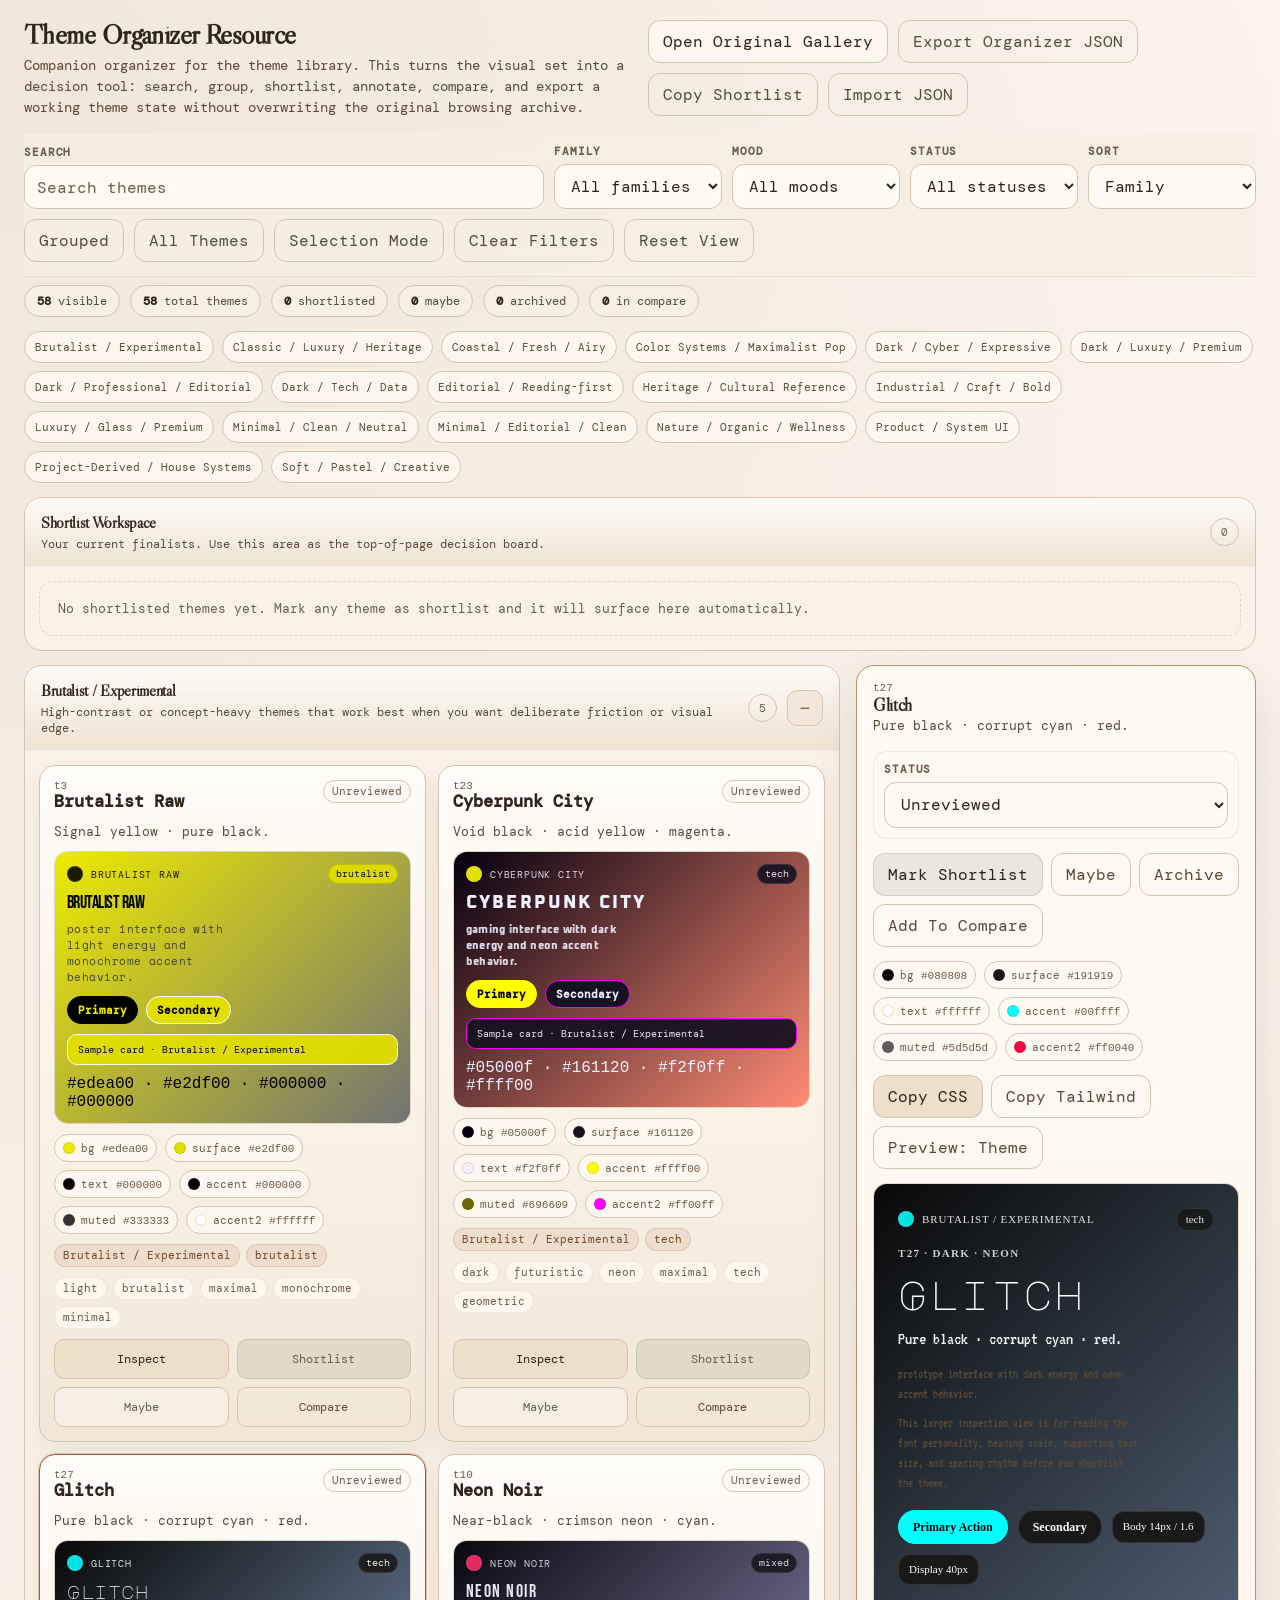
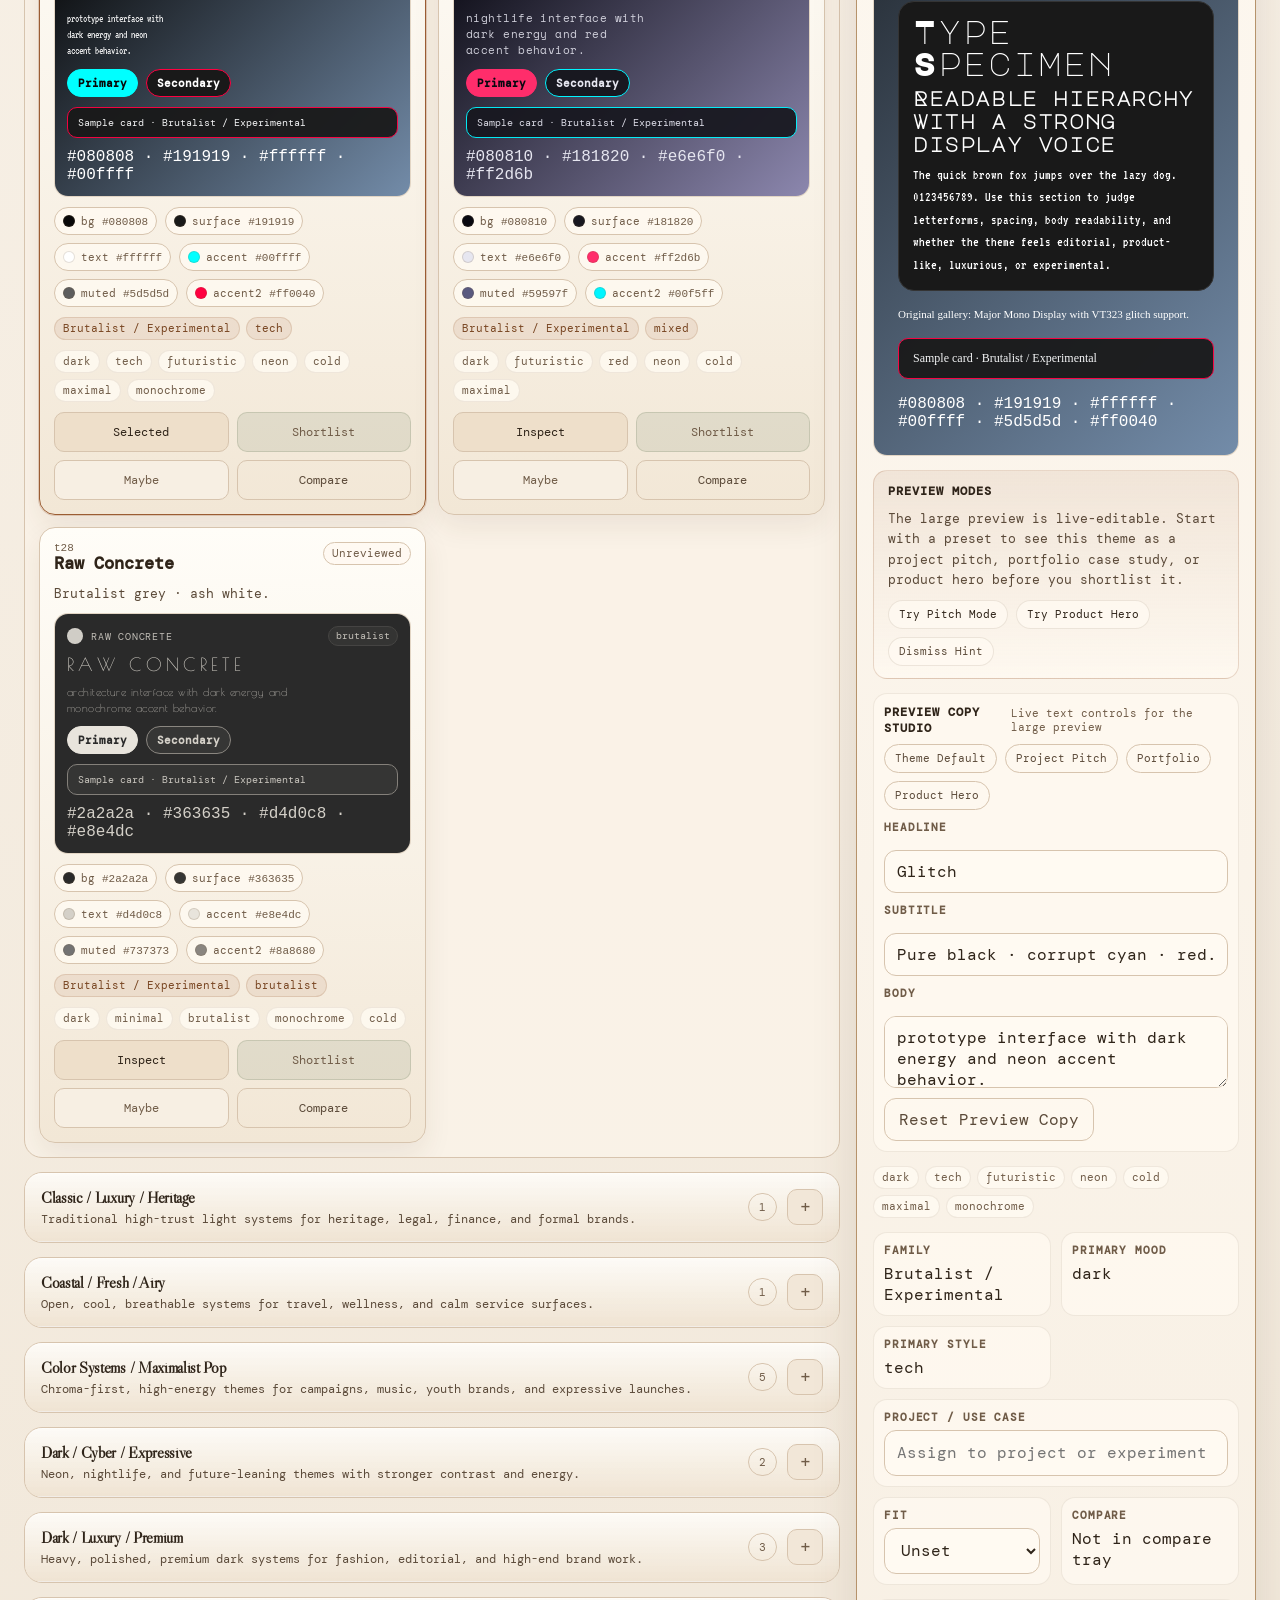
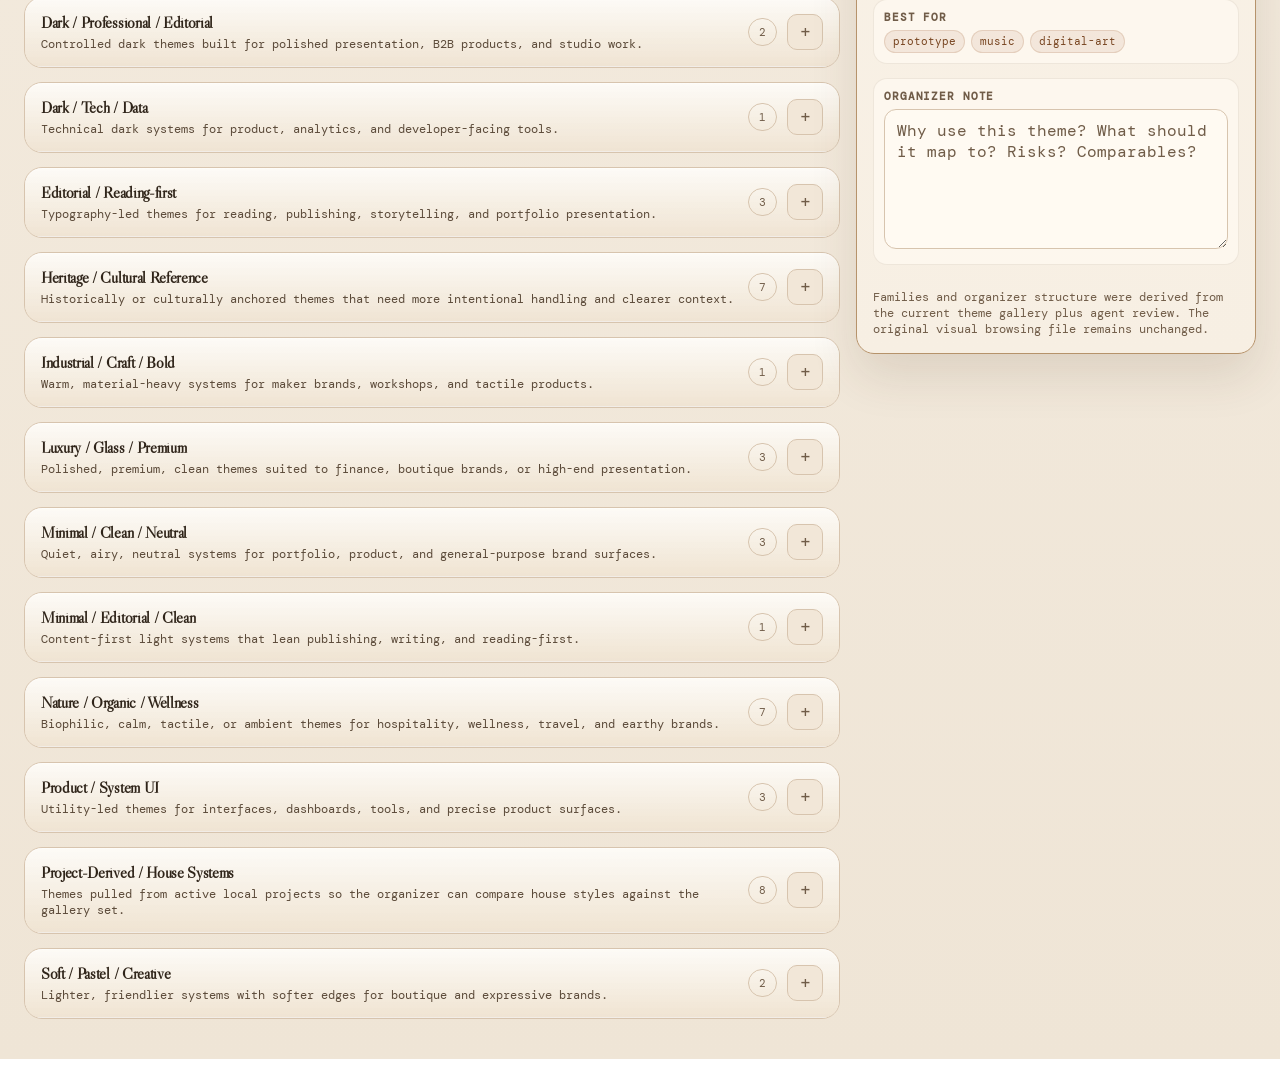
==== commit 92840158: "Merge pull request #3 from DaveHomeAssist/cursor/theme-organizer-improvements-cdde Wire real theme t" ====
--- a/index.html
+++ b/index.html
@@ -5,8 +5,10 @@
 <meta name="viewport" content="width=device-width, initial-scale=1">
 <title>Theme Organizer Resource</title>
 <link rel="icon" type="image/svg+xml" href="./favicon.svg">
+<link rel="preload" href="./fonts/dm-mono-400-normal.woff2" as="font" type="font/woff2" crossorigin>
+<link rel="preload" href="./fonts/libre-caslon-display-400-normal.woff2" as="font" type="font/woff2" crossorigin>
+<link rel="stylesheet" href="./fonts.css">
 <style>
-  @import url('https://fonts.googleapis.com/css2?family=Italiana&family=VT323&family=Cinzel:wght@400;700&family=Exo+2:wght@900&family=Libre+Caslon+Display&family=Poiret+One&family=Major+Mono+Display&family=Fraunces:ital,wght@1,100&family=Oxanium:wght@800&family=Playfair+Display:wght@400;700&family=DM+Mono:wght@400;500&family=Syne:wght@700;800&family=Cormorant+Garamond:ital,wght@0,300;1,300&family=Space+Mono&family=Bebas+Neue&family=Libre+Baskerville:ital@1&family=Rajdhani:wght@600&family=Bodoni+Moda:ital,wght@1,400&family=Syncopate:wght@700&family=Spectral:ital,wght@1,300&family=Unbounded:wght@900&family=Anton&family=Josefin+Sans:wght@100;300&family=IM+Fell+English:ital@1&family=Playfair+Display+SC:wght@400&family=Courier+Prime:ital@0;1&family=Permanent+Marker&family=Courier+Prime&display=swap');
   :root{
     --bg:#efe5d6;
     --canvas:#fffaf2;
@@ -17,7 +19,7 @@
     --line-strong:#b6936b;
     --text:#2f2419;
     --text-2:#5b4a39;
-    --muted:#7c6854;
+    --muted:#705c48;
     --accent:#9b5d33;
     --accent-2:#5f7451;
     --warn:#b97a1d;
@@ -55,8 +57,8 @@
     transition:background .15s,border-color .15s,transform .15s;
   }
   .link-btn:hover,.ghost-btn:hover,.primary-btn:hover,.icon-btn:hover{background:var(--panel-2);border-color:var(--line-strong)}
-  .primary-btn{background:var(--accent);border-color:transparent}
-  .primary-btn:hover{background:#814926}
+  .primary-btn{background:var(--accent);border-color:transparent;color:#fffaf2}
+  .primary-btn:hover{background:#814926;color:#fffaf2}
   .ghost-btn{background:transparent;color:var(--text-2)}
   .toolbar{position:sticky;top:0;z-index:10;background:rgba(247,239,227,0.9);backdrop-filter:blur(12px);border-bottom:1px solid rgba(74,56,34,0.08);padding:10px 0 14px}
   .toolbar-grid{display:flex;flex-direction:column;gap:10px}
@@ -602,6 +604,95 @@
   .action-row button[data-action="compare"],
   #detailCompare,
   #detailArchive{background:transparent;color:var(--text-2)}
+  .skip-link{
+    position:absolute;
+    left:12px;
+    top:-48px;
+    z-index:50;
+    background:var(--text);
+    color:var(--canvas);
+    padding:10px 14px;
+    border-radius:10px;
+  }
+  .skip-link:focus{top:12px}
+  .visually-hidden{
+    position:absolute;
+    width:1px;
+    height:1px;
+    padding:0;
+    margin:-1px;
+    overflow:hidden;
+    clip:rect(0 0 0 0);
+    white-space:nowrap;
+    border:0;
+  }
+  .filter-toggle,.more-wrap{display:none}
+  .more-wrap{position:relative}
+  .more-menu{
+    position:absolute;
+    right:0;
+    top:calc(100% + 6px);
+    z-index:30;
+    display:flex;
+    flex-direction:column;
+    gap:6px;
+    min-width:220px;
+    padding:8px;
+    background:var(--canvas);
+    border:1px solid var(--line);
+    border-radius:12px;
+    box-shadow:var(--shadow-panel);
+  }
+  .more-menu[hidden]{display:none}
+  .more-menu button{
+    border:1px solid var(--line);
+    background:var(--canvas);
+    color:var(--text);
+    border-radius:10px;
+    padding:10px 12px;
+    text-align:left;
+  }
+  .compare-notice{
+    margin:0;
+    padding:8px 12px;
+    border-radius:12px;
+    background:rgba(185,122,29,0.16);
+    color:#5c3d08;
+    font-size:13px;
+  }
+  .compare-notice[hidden]{display:none}
+  .workspace.is-collapsed .workspace-body{display:none}
+  .field-label{display:block;margin-bottom:6px;font-size:11px;letter-spacing:.08em;text-transform:uppercase;color:var(--muted);font-weight:700}
+  .group,.empty,#themes,.card{scroll-margin-top:84px}
+  .help-overlay{
+    position:fixed;
+    inset:0;
+    z-index:40;
+    background:rgba(47,36,25,0.46);
+    display:flex;
+    align-items:flex-start;
+    justify-content:center;
+    padding:32px 16px;
+    overflow:auto;
+  }
+  .help-overlay[hidden]{display:none}
+  .help-dialog{
+    width:min(720px,100%);
+    background:var(--canvas);
+    color:var(--text);
+    border-radius:18px;
+    border:1px solid var(--line-strong);
+    padding:18px;
+    box-shadow:var(--shadow-panel);
+  }
+  .help-dialog h2{margin:0 0 8px;font-family:"Libre Caslon Display",Georgia,serif}
+  .help-dialog p{margin:0 0 12px;color:var(--text-2);font-size:13px}
+  .help-grid{display:grid;grid-template-columns:160px 1fr;gap:6px 12px;font-size:13px}
+  .help-grid kbd{
+    font-family:ui-monospace,SFMono-Regular,Menlo,monospace;
+    font-size:12px;
+  }
+  .swatch-hex{font-family:ui-monospace,SFMono-Regular,Menlo,monospace}
   @media (max-width: 1100px){
     .layout{grid-template-columns:1fr}
     .detail{position:static}
@@ -611,19 +702,22 @@
     .app{padding:16px 14px 28px}
     .topbar{flex-direction:column}
     .title-wrap p{max-width:none}
-    .link-row{width:100%}
-    .link-row > *{
-      flex:1 1 100%;
-      min-width:0;
-      text-align:center;
-      justify-content:center;
-    }
-    .jump-nav a{
-      flex:1 1 calc(50% - 8px);
-      justify-content:center;
-      min-width:0;
-    }
-    .toolbar-filters{grid-template-columns:1fr}
+    .link-row{width:100%;flex-wrap:nowrap}
+    .link-row > .desktop-action{display:none}
+    .link-row > .link-btn,
+    .link-row > .more-wrap{flex:1 1 auto}
+    .title-wrap p{display:none}
+    .summary{flex-wrap:nowrap;overflow-x:auto;margin:6px 0}
+    .jump-nav a{flex:0 0 auto}
+    .toolbar-filters{grid-template-columns:minmax(0,1fr) auto}
+    .toolbar-filters .field:not(:first-child),.toolbar-actions{display:none}
+    .toolbar.is-open .toolbar-filters{grid-template-columns:1fr}
+    .toolbar.is-open .toolbar-filters .field:not(:first-child){display:flex}
+    .toolbar.is-open .toolbar-actions{display:flex}
+    .filter-toggle,.more-wrap{display:block}
+    .desktop-action{display:none}
+    .jump-nav{flex-wrap:nowrap;overflow-x:auto}
+    .workspace.is-empty .workspace-body{display:none}
     .compare-grid{grid-template-columns:1fr;overflow:visible}
     .compare-preview-cell,
     .compare-preview-cell .preview{min-width:0}
@@ -641,28 +735,38 @@
 </style>
 </head>
 <body>
+<a class="skip-link" href="#themes">Skip to themes</a>
 <div class="app">
-  <div class="topbar">
+  <header class="topbar">
     <div class="title-wrap">
       <h1>Theme Organizer Resource</h1>
       <p>Companion organizer for the theme library. This turns the visual set into a decision tool: search, group, shortlist, annotate, compare, and export a working theme state without overwriting the original browsing archive.</p>
     </div>
     <div class="link-row">
       <a class="link-btn" href="./archive/themes_sortable_30.html" target="_blank" rel="noreferrer noopener">Open Original Gallery</a>
-      <button id="exportState" class="ghost-btn" type="button">Export Organizer JSON</button>
-      <button id="copyShortlist" class="ghost-btn" type="button">Copy Shortlist</button>
-      <button id="importState" class="ghost-btn" type="button">Import JSON</button>
+      <button id="exportState" class="ghost-btn desktop-action" type="button">Export Organizer JSON</button>
+      <button id="copyShortlist" class="ghost-btn desktop-action" type="button">Copy Shortlist</button>
+      <button id="importState" class="ghost-btn desktop-action" type="button">Import JSON</button>
       <input id="importFile" type="file" accept="application/json" hidden>
+      <div class="more-wrap">
+        <button id="moreActions" class="ghost-btn" type="button" aria-expanded="false" aria-controls="moreMenu">More</button>
+        <div id="moreMenu" class="more-menu" hidden>
+          <button type="button" data-more="export">Export Organizer JSON</button>
+          <button type="button" data-more="shortlist">Copy Shortlist</button>
+          <button type="button" data-more="import">Import JSON</button>
+        </div>
+      </div>
     </div>
-  </div>
-
-  <div class="toolbar">
+  </header>
+
+  <search class="toolbar" aria-label="Filter themes">
     <div class="toolbar-grid">
-      <div class="toolbar-filters">
+      <div class="toolbar-filters" id="filterPanel">
       <div class="field">
         <label for="search">Search</label>
-        <input id="search" type="search" placeholder="Search themes">
-      </div>
+        <input id="search" type="search" placeholder="Search themes" autocomplete="off">
+      </div>
+      <button id="filterToggle" class="ghost-btn filter-toggle" type="button" aria-expanded="false" aria-controls="filterPanel">Filters</button>
       <div class="field">
         <label for="familyFilter">Family</label>
         <select id="familyFilter"></select>
@@ -695,22 +799,69 @@
         <button id="resetView" class="ghost-btn" type="button">Reset View</button>
       </div>
     </div>
-  </div>
-
-  <div class="summary" id="summary"></div>
-  <nav id="jumpNav" class="jump-nav"></nav>
-  <section id="workspacePanel" class="workspace"></section>
-  <section id="comparePanel" class="compare" hidden></section>
+    <p id="compareNotice" class="compare-notice" role="status" aria-live="polite" hidden></p>
+  </search>
+
+  <section id="summary" class="summary" aria-label="Library summary" tabindex="0"></section>
+  <nav id="jumpNav" class="jump-nav" aria-label="Theme families"></nav>
+  <section id="workspacePanel" class="workspace" aria-labelledby="workspaceTitle"></section>
+  <section id="comparePanel" class="compare" aria-labelledby="compareTitle" hidden></section>
 
   <div class="layout">
-    <main>
+    <main id="themes">
+      <h2 class="visually-hidden">Theme results</h2>
       <div id="groups" class="groups"></div>
     </main>
-    <aside class="detail" id="detail"></aside>
+    <aside class="detail" id="detail" aria-label="Theme inspector"></aside>
   </div>
 </div>
 
-<script>
+<div id="helpOverlay" class="help-overlay" hidden>
+  <div class="help-dialog" role="dialog" aria-modal="true" aria-labelledby="helpTitle">
+    <h2 id="helpTitle">Keyboard shortcuts</h2>
+    <p>Shortcuts stay quiet while the cursor is in a field. Esc still leaves the field.</p>
+    <div class="help-grid">
+      <kbd>/</kbd><span>Focus search</span>
+      <kbd>Cmd/Ctrl+K</kbd><span>Focus search</span>
+      <kbd>Esc</kbd><span>Clear search or blur the field. Closes this help.</span>
+      <kbd>?</kbd><span>Show or hide this help</span>
+      <kbd>J / K</kbd><span>Next or previous theme</span>
+      <kbd>Arrows</kbd><span>Next or previous theme when the grid is focused</span>
+      <kbd>Enter</kbd><span>Inspect the focused theme</span>
+      <kbd>S</kbd><span>Shortlist</span>
+      <kbd>M</kbd><span>Maybe</span>
+      <kbd>A</kbd><span>Archive</span>
+      <kbd>C</kbd><span>Compare</span>
+      <kbd>Shift+C</kbd><span>Clear compare</span>
+      <kbd>1–4</kbd><span>Put the theme in that compare slot</span>
+      <kbd>G</kbd><span>Grouped or flat</span>
+      <kbd>V</kbd><span>Cycle view mode</span>
+      <kbd>E</kbd><span>Export</span>
+      <kbd>I</kbd><span>Import</span>
+      <kbd>Shift+S</kbd><span>Copy shortlist</span>
+      <kbd>Shift+X</kbd><span>Copy CSS custom properties</span>
+      <kbd>D</kbd><span>Cycle light, dark, and theme preview</span>
+      <kbd>0</kbd><span>Clear filters</span>
+      <kbd>R</kbd><span>Reset view</span>
+    </div>
+    <div class="preview-editor-actions" style="margin-top:14px">
+      <button id="closeHelp" class="ghost-btn" type="button">Close</button>
+    </div>
+  </div>
+</div>
+
+<script type="module">
+let THEME_TOKENS = {};
+try {
+  const tokenResponse = await fetch(new URL('./data/theme-tokens.json', import.meta.url));
+  if (tokenResponse.ok) {
+    const tokenData = await tokenResponse.json();
+    if (tokenData && typeof tokenData === 'object' && !Array.isArray(tokenData)) THEME_TOKENS = tokenData;
+  }
+} catch {
+  THEME_TOKENS = {};
+}
+
 const THEME_DATA = [
   { id:'t1', code:'t1', name:'Instrument Grade', description:'Deep violet · indigo-black · cold cyan.', tags:['dark','futuristic','tech','purple','cold','minimal'], family:'Product / System UI', bestFor:['dashboard','developer-tool','precision-ui'] },
   { id:'t2', code:'t2', name:'Editorial Serif', description:'Cream stock · ink black · burnt sienna.', tags:['light','warm','editorial','luxury','gold','minimal'], family:'Editorial / Reading-first', bestFor:['editorial','magazine','portfolio'] },
@@ -742,34 +893,34 @@
   { id:'t28', code:'t28', name:'Raw Concrete', description:'Brutalist grey · ash white.', tags:['dark','minimal','brutalist','monochrome','cold'], family:'Brutalist / Experimental', bestFor:['architecture','portfolio','system-ui'] },
   { id:'t29', code:'t29', name:'Tropical Lush', description:'Canopy dark · jade · papaya.', tags:['dark','nature','organic','green','warm','maximal'], family:'Nature / Organic / Wellness', bestFor:['travel','hospitality','food-brand'] },
   { id:'t30', code:'t30', name:'Art Nouveau', description:'Ivory · antique gold · vine.', tags:['light','warm','editorial','luxury','gold','organic','cultural'], family:'Heritage / Cultural Reference', bestFor:['craft','luxury-brand','event-site'] },
-  { id:'p1', code:'p1', name:'Garden OS', description:'Soil brown · leaf green · sun straw.', tags:['light','nature','organic','green','warm','project-theme'], family:'Project-Derived / House Systems', bestFor:['garden-os','operations-guide','planner'] },
-  { id:'p2', code:'p2', name:'Trailkeeper Field Log', description:'Evergreen dark · trail tan · moss.', tags:['dark','nature','minimal','green','project-theme'], family:'Project-Derived / House Systems', bestFor:['trailkeeper','field-log','backcountry-ui'] },
-  { id:'p3', code:'p3', name:'Prompt Lab Core', description:'Slate dark · violet signal · cloud text.', tags:['dark','tech','minimal','purple','project-theme'], family:'Project-Derived / House Systems', bestFor:['prompt-lab','experiments','prompt-ui'] },
+  { id:'p1', code:'p1', repo:'https://github.com/DaveHomeAssist/garden-os', name:'Garden OS', description:'Soil brown · leaf green · sun straw.', tags:['light','nature','organic','green','warm','project-theme'], family:'Project-Derived / House Systems', bestFor:['garden-os','operations-guide','planner'] },
+  { id:'p2', code:'p2', repo:'https://github.com/DaveHomeAssist/trailkeeper', name:'Trailkeeper Field Log', description:'Evergreen dark · trail tan · moss.', tags:['dark','nature','minimal','green','project-theme'], family:'Project-Derived / House Systems', bestFor:['trailkeeper','field-log','backcountry-ui'] },
+  { id:'p3', code:'p3', repo:'https://github.com/DaveHomeAssist/prompt-lab', name:'Prompt Lab Core', description:'Slate dark · violet signal · cloud text.', tags:['dark','tech','minimal','purple','project-theme'], family:'Project-Derived / House Systems', bestFor:['prompt-lab','experiments','prompt-ui'] },
   { id:'p4', code:'p4', name:'Estate II Halloween', description:'Midnight plum · ember orange · ghost cream.', tags:['dark','maximal','retro','orange','purple','project-theme'], family:'Project-Derived / House Systems', bestFor:['estate-ii-deploy','event-landing','seasonal-campaign'] },
-  { id:'p5', code:'p5', name:'Park Rave Flyer', description:'Night black · rave yellow · hot magenta.', tags:['dark','maximal','neon','multicolor','project-theme'], family:'Project-Derived / House Systems', bestFor:['park-rave-005','flyer','music-campaign'] },
-  { id:'p6', code:'p6', name:'Dave HomeAssist', description:'Porch white · trust navy · service gold.', tags:['light','minimal','luxury','blue','gold','project-theme'], family:'Project-Derived / House Systems', bestFor:['dave-homeassist','service-site','home-services'] },
-  { id:'p7', code:'p7', name:'Festival Atlas Routeboard', description:'Night charcoal · route amber · map cream.', tags:['dark','geometric','minimal','gold','project-theme'], family:'Project-Derived / House Systems', bestFor:['festival-atlas','routeboard','planning-ui'] },
-  { id:'p8', code:'p8', name:'MetaGrid Signal', description:'Signal black · matrix cyan · node lime.', tags:['dark','tech','futuristic','green','blue','project-theme'], family:'Project-Derived / House Systems', bestFor:['metagrid','simulator','signal-ui'] },
-  { id:'u5', code:'u-t5', name:'Solar Minimal', description:'Warm white · dune sand · golden-hour amber tuned for airy editorial portfolios and polished studio landing pages.', tags:['light','minimal','warm','clean','airy','user-import'], family:'Minimal / Clean / Neutral', bestFor:['portfolio','studio-site','personal-brand','consultant-landing'] },
-  { id:'u6', code:'u-t6', name:'Midnight Ink', description:'Deep navy · charcoal · silver edge with a restrained editorial contrast for high-trust dark presentations.', tags:['dark','professional','cool','bold','sleek','user-import'], family:'Dark / Professional / Editorial', bestFor:['agency-site','tech-brand','saas','consulting-deck'] },
-  { id:'u7', code:'u-t7', name:'Terracotta Clay', description:'Burnt orange · dusty rose · warm beige with handcrafted softness suited to tactile lifestyle and artisan work.', tags:['warm','earthy','feminine','soft','artisan','user-import'], family:'Nature / Organic / Wellness', bestFor:['lifestyle-brand','beauty','ceramics','wellness-shop'] },
-  { id:'u8', code:'u-t8', name:'Arctic Glass', description:'Ice white · pale blue · frosted steel for clean, low-friction product surfaces and premium trust-driven interfaces.', tags:['light','cool','clean','minimal','modern','user-import'], family:'Minimal / Clean / Neutral', bestFor:['fintech','saas','medical','premium-dashboard'] },
-  { id:'u9', code:'u-t9', name:'Neon District', description:'Pitch black · electric violet · hot pink with nightlife energy and loud cyber contrast for expressive launches.', tags:['dark','neon','loud','cyber','bold','user-import'], family:'Dark / Cyber / Expressive', bestFor:['nightlife','music-campaign','gaming','streetwear-launch'] },
-  { id:'u10', code:'u-t10', name:'Harvest Field', description:'Amber · wheat · deep brown with grounded rural warmth for food, seasonal campaigns, and slow-brand storytelling.', tags:['warm','earthy','rustic','natural','cozy','user-import'], family:'Nature / Organic / Wellness', bestFor:['food-brand','farm-to-table','brewery','seasonal-event'] },
-  { id:'u11', code:'u-t11', name:'Obsidian Edge', description:'Pure black · graphite · matte silver with luxury restraint and automotive-grade sharpness.', tags:['dark','luxury','minimal','sleek','premium','user-import'], family:'Dark / Luxury / Premium', bestFor:['fashion','automotive','high-end-brand','premium-landing'] },
-  { id:'u12', code:'u-t12', name:'Bloom Studio', description:'Soft blush · lilac · cream with floral delicacy for boutique, wedding, and feminine creative brands.', tags:['light','feminine','soft','floral','airy','user-import'], family:'Soft / Pastel / Creative', bestFor:['wedding','florist','boutique','beauty-editorial'] },
-  { id:'u13', code:'u-t13', name:'Deep Jungle', description:'Midnight green · moss · aged gold with moody resort depth and organic luxury undertones.', tags:['dark','nature','rich','moody','organic','user-import'], family:'Nature / Organic / Wellness', bestFor:['eco-brand','adventure','resort','boutique-hospitality'] },
-  { id:'u14', code:'u-t14', name:'Carbon Lab', description:'Dark grey · electric blue · white data contrast built for dashboards, control rooms, and technical tooling.', tags:['dark','tech','data','modern','sharp','user-import'], family:'Dark / Tech / Data', bestFor:['developer-tool','analytics','saas','monitoring-ui'] },
-  { id:'u15', code:'u-t15', name:'Ivory Press', description:'Off-white · warm grey · serif black with publication calm and reading-first pacing.', tags:['light','editorial','clean','classic','neutral','user-import'], family:'Minimal / Editorial / Clean', bestFor:['publishing','magazine','blog','case-study-site'] },
-  { id:'u16', code:'u-t16', name:'Copper Works', description:'Deep charcoal · copper · rust amber with industrial heft for workshops, craft brands, and maker culture.', tags:['dark','industrial','warm','craft','bold','user-import'], family:'Industrial / Craft / Bold', bestFor:['maker-brand','workshop','brewery','fabrication-studio'] },
-  { id:'u17', code:'u-t17', name:'Lagoon Drift', description:'Teal · seafoam · bleached white with clean coastal air and lightweight wellness-friendly softness.', tags:['light','coastal','fresh','cool','calm','user-import'], family:'Coastal / Fresh / Airy', bestFor:['travel','wellness','spa','hospitality-site'] },
-  { id:'u18', code:'u-t18', name:'Red Room', description:'Deep crimson · ash black · warm white for dramatic hospitality, theatre, and high-emotion editorial scenes.', tags:['dark','bold','dramatic','luxury','rich','user-import'], family:'Dark / Luxury / Premium', bestFor:['restaurant','theatre','fashion-editorial','cocktail-bar'] },
-  { id:'u19', code:'u-t19', name:'Chalk Loft', description:'Warm white · linen · light oak with architectural quiet and lifestyle-studio clarity.', tags:['light','neutral','airy','organic','cozy','user-import'], family:'Minimal / Clean / Neutral', bestFor:['interior-design','lifestyle-brand','studio','home-goods'] },
-  { id:'u20', code:'u-t20', name:'Plasma Wave', description:'Void black · cyan · magenta pulse for streaming, event, and hype-driven digital surfaces.', tags:['dark','neon','futuristic','vibrant','tech','user-import'], family:'Dark / Cyber / Expressive', bestFor:['gaming','streaming','event-site','launch-countdown'] },
-  { id:'u21', code:'u-t21', name:'Gilt Archive', description:'Ivory · antique gold · warm shadow with heritage trust and ceremonial polish.', tags:['light','luxury','classic','ornate','warm','user-import'], family:'Classic / Luxury / Heritage', bestFor:['law-firm','finance','heritage-brand','museum-site'] },
-  { id:'u22', code:'u-t22', name:'Storm System', description:'Slate grey · steel · cold white with disciplined B2B seriousness and operational clarity.', tags:['dark','neutral','strong','corporate','clean','user-import'], family:'Dark / Professional / Editorial', bestFor:['corporate','logistics','b2b','operations-portal'] },
-  { id:'u23', code:'u-t23', name:'Citrus Drop', description:'Bright white · lemon · lime zest with energetic startup brightness and food-app immediacy.', tags:['light','vibrant','fresh','playful','bold','user-import'], family:'Soft / Pastel / Creative', bestFor:['food-brand','startup','app-ui','creator-campaign'] },
-  { id:'u24', code:'u-t24', name:'Velvet Underground', description:'Deep plum · burgundy · dusty mauve with moody editorial glamour and boutique music-scene tension.', tags:['dark','moody','rich','feminine','dramatic','user-import'], family:'Dark / Luxury / Premium', bestFor:['beauty-editorial','music-brand','editorial','night-event'] }
+  { id:'p5', code:'p5', repo:'https://github.com/DaveHomeAssist/park-rave-005', name:'Park Rave Flyer', description:'Night black · rave yellow · hot magenta.', tags:['dark','maximal','neon','multicolor','project-theme'], family:'Project-Derived / House Systems', bestFor:['park-rave-005','flyer','music-campaign'] },
+  { id:'p6', code:'p6', repo:'https://github.com/DaveHomeAssist/DaveHomeAssist.github.io', name:'Dave HomeAssist', description:'Porch white · trust navy · service gold.', tags:['light','minimal','luxury','blue','gold','project-theme'], family:'Project-Derived / House Systems', bestFor:['dave-homeassist','service-site','home-services'] },
+  { id:'p7', code:'p7', repo:'https://github.com/DaveHomeAssist/festival-atlas', name:'Festival Atlas Routeboard', description:'Night charcoal · route amber · map cream.', tags:['dark','geometric','minimal','gold','project-theme'], family:'Project-Derived / House Systems', bestFor:['festival-atlas','routeboard','planning-ui'] },
+  { id:'p8', code:'p8', repo:'https://github.com/DaveHomeAssist/metagrid', name:'MetaGrid Signal', description:'Signal black · matrix cyan · node lime.', tags:['dark','tech','futuristic','green','blue','project-theme'], family:'Project-Derived / House Systems', bestFor:['metagrid','simulator','signal-ui'] },
+  { id:'u5', code:'u5', name:'Solar Minimal', description:'Warm white · dune sand · golden-hour amber tuned for airy editorial portfolios and polished studio landing pages.', tags:['light','minimal','warm','clean','airy','user-import'], family:'Minimal / Clean / Neutral', bestFor:['portfolio','studio-site','personal-brand','consultant-landing'] },
+  { id:'u6', code:'u6', name:'Midnight Ink', description:'Deep navy · charcoal · silver edge with a restrained editorial contrast for high-trust dark presentations.', tags:['dark','professional','cool','bold','sleek','user-import'], family:'Dark / Professional / Editorial', bestFor:['agency-site','tech-brand','saas','consulting-deck'] },
+  { id:'u7', code:'u7', name:'Terracotta Clay', description:'Burnt orange · dusty rose · warm beige with handcrafted softness suited to tactile lifestyle and artisan work.', tags:['warm','earthy','feminine','soft','artisan','user-import'], family:'Nature / Organic / Wellness', bestFor:['lifestyle-brand','beauty','ceramics','wellness-shop'] },
+  { id:'u8', code:'u8', name:'Arctic Glass Steel', description:'Ice white · pale blue · frosted steel for clean, low-friction product surfaces and premium trust-driven interfaces.', tags:['light','cool','clean','minimal','modern','user-import'], family:'Minimal / Clean / Neutral', bestFor:['fintech','saas','medical','premium-dashboard'] },
+  { id:'u9', code:'u9', name:'Neon District', description:'Pitch black · electric violet · hot pink with nightlife energy and loud cyber contrast for expressive launches.', tags:['dark','neon','loud','cyber','bold','user-import'], family:'Dark / Cyber / Expressive', bestFor:['nightlife','music-campaign','gaming','streetwear-launch'] },
+  { id:'u10', code:'u10', name:'Harvest Field', description:'Amber · wheat · deep brown with grounded rural warmth for food, seasonal campaigns, and slow-brand storytelling.', tags:['warm','earthy','rustic','natural','cozy','user-import'], family:'Nature / Organic / Wellness', bestFor:['food-brand','farm-to-table','brewery','seasonal-event'] },
+  { id:'u11', code:'u11', name:'Obsidian Edge', description:'Pure black · graphite · matte silver with luxury restraint and automotive-grade sharpness.', tags:['dark','luxury','minimal','sleek','premium','user-import'], family:'Dark / Luxury / Premium', bestFor:['fashion','automotive','high-end-brand','premium-landing'] },
+  { id:'u12', code:'u12', name:'Bloom Studio', description:'Soft blush · lilac · cream with floral delicacy for boutique, wedding, and feminine creative brands.', tags:['light','feminine','soft','floral','airy','user-import'], family:'Soft / Pastel / Creative', bestFor:['wedding','florist','boutique','beauty-editorial'] },
+  { id:'u13', code:'u13', name:'Deep Jungle', description:'Midnight green · moss · aged gold with moody resort depth and organic luxury undertones.', tags:['dark','nature','rich','moody','organic','user-import'], family:'Nature / Organic / Wellness', bestFor:['eco-brand','adventure','resort','boutique-hospitality'] },
+  { id:'u14', code:'u14', name:'Carbon Lab', description:'Dark grey · electric blue · white data contrast built for dashboards, control rooms, and technical tooling.', tags:['dark','tech','data','modern','sharp','user-import'], family:'Dark / Tech / Data', bestFor:['developer-tool','analytics','saas','monitoring-ui'] },
+  { id:'u15', code:'u15', name:'Ivory Press', description:'Off-white · warm grey · serif black with publication calm and reading-first pacing.', tags:['light','editorial','clean','classic','neutral','user-import'], family:'Minimal / Editorial / Clean', bestFor:['publishing','magazine','blog','case-study-site'] },
+  { id:'u16', code:'u16', name:'Copper Works', description:'Deep charcoal · copper · rust amber with industrial heft for workshops, craft brands, and maker culture.', tags:['dark','industrial','warm','craft','bold','user-import'], family:'Industrial / Craft / Bold', bestFor:['maker-brand','workshop','brewery','fabrication-studio'] },
+  { id:'u17', code:'u17', name:'Lagoon Drift', description:'Teal · seafoam · bleached white with clean coastal air and lightweight wellness-friendly softness.', tags:['light','coastal','fresh','cool','calm','user-import'], family:'Coastal / Fresh / Airy', bestFor:['travel','wellness','spa','hospitality-site'] },
+  { id:'u18', code:'u18', name:'Red Room', description:'Deep crimson · ash black · warm white for dramatic hospitality, theatre, and high-emotion editorial scenes.', tags:['dark','bold','dramatic','luxury','rich','user-import'], family:'Dark / Luxury / Premium', bestFor:['restaurant','theatre','fashion-editorial','cocktail-bar'] },
+  { id:'u19', code:'u19', name:'Chalk Loft', description:'Warm white · linen · light oak with architectural quiet and lifestyle-studio clarity.', tags:['light','neutral','airy','organic','cozy','user-import'], family:'Minimal / Clean / Neutral', bestFor:['interior-design','lifestyle-brand','studio','home-goods'] },
+  { id:'u20', code:'u20', name:'Plasma Wave', description:'Void black · cyan · magenta pulse for streaming, event, and hype-driven digital surfaces.', tags:['dark','neon','futuristic','vibrant','tech','user-import'], family:'Dark / Cyber / Expressive', bestFor:['gaming','streaming','event-site','launch-countdown'] },
+  { id:'u21', code:'u21', name:'Gilt Archive', description:'Ivory · antique gold · warm shadow with heritage trust and ceremonial polish.', tags:['light','luxury','classic','ornate','warm','user-import'], family:'Classic / Luxury / Heritage', bestFor:['law-firm','finance','heritage-brand','museum-site'] },
+  { id:'u22', code:'u22', name:'Storm System', description:'Slate grey · steel · cold white with disciplined B2B seriousness and operational clarity.', tags:['dark','neutral','strong','corporate','clean','user-import'], family:'Dark / Professional / Editorial', bestFor:['corporate','logistics','b2b','operations-portal'] },
+  { id:'u23', code:'u23', name:'Citrus Drop', description:'Bright white · lemon · lime zest with energetic startup brightness and food-app immediacy.', tags:['light','vibrant','fresh','playful','bold','user-import'], family:'Soft / Pastel / Creative', bestFor:['food-brand','startup','app-ui','creator-campaign'] },
+  { id:'u24', code:'u24', name:'Velvet Underground', description:'Deep plum · burgundy · dusty mauve with moody editorial glamour and boutique music-scene tension.', tags:['dark','moody','rich','feminine','dramatic','user-import'], family:'Dark / Luxury / Premium', bestFor:['beauty-editorial','music-brand','editorial','night-event'] }
 ];
 
 const STORAGE_KEY = 'theme-organizer-state-v1';
@@ -800,6 +951,10 @@
 let groupMode = typeof state.ui.groupMode === 'boolean' ? state.ui.groupMode : true;
 let shortlistOnly = typeof state.ui.shortlistOnly === 'boolean' ? state.ui.shortlistOnly : false;
 let viewMode = state.ui.viewMode || 'selection';
+let previewScheme = state.ui.previewScheme || 'theme';
+let historyMode = 'replace';
+let applyingHistory = false;
+let scrollResults = false;
 state.compareIds = Array.isArray(state.compareIds) ? state.compareIds.slice(0,4) : [];
 state.collapsedFamilies = state.collapsedFamilies && typeof state.collapsedFamilies === 'object' ? state.collapsedFamilies : {};
 state.previewCopy = state.previewCopy && typeof state.previewCopy === 'object' ? state.previewCopy : {};
@@ -838,9 +993,81 @@
     groupMode,
     shortlistOnly,
     viewMode,
+    previewScheme,
     previewHintDismissed: !!state.ui.previewHintDismissed
   };
+  state.filters = currentFilters();
   localStorage.setItem(STORAGE_KEY, JSON.stringify(state));
+  if (!applyingHistory) writeFiltersToUrl(historyMode);
+  historyMode = 'replace';
+}
+
+function currentFilters() {
+  return {
+    q: searchEl.value,
+    family: familyFilterEl.value,
+    mood: moodFilterEl.value,
+    status: statusFilterEl.value,
+    sort: sortByEl.value || 'family',
+    shortlist: !!shortlistOnly
+  };
+}
+
+function readUrlFilters() {
+  const params = new URLSearchParams(location.search);
+  return {
+    q: params.get('q') || '',
+    family: params.get('family') || '',
+    mood: params.get('mood') || '',
+    status: params.get('status') || '',
+    sort: params.get('sort') || 'family',
+    shortlist: params.get('shortlist') === '1'
+  };
+}
+
+function urlHasFilters() {
+  const params = new URLSearchParams(location.search);
+  return ['q', 'family', 'mood', 'status', 'sort', 'shortlist'].some(key => params.has(key));
+}
+
+function applyFilterControls(filters) {
+  searchEl.value = filters.q || '';
+  familyFilterEl.value = filters.family || '';
+  moodFilterEl.value = filters.mood || '';
+  statusFilterEl.value = filters.status || '';
+  sortByEl.value = filters.sort || 'family';
+  shortlistOnly = !!filters.shortlist;
+}
+
+function writeFiltersToUrl(mode) {
+  const filters = currentFilters();
+  const params = new URLSearchParams();
+  if (filters.q) params.set('q', filters.q);
+  if (filters.family) params.set('family', filters.family);
+  if (filters.mood) params.set('mood', filters.mood);
+  if (filters.status) params.set('status', filters.status);
+  if (filters.sort && filters.sort !== 'family') params.set('sort', filters.sort);
+  if (filters.shortlist) params.set('shortlist', '1');
+  const next = `${location.pathname}${params.toString() ? `?${params.toString()}` : ''}${location.hash}`;
+  const current = `${location.pathname}${location.search}${location.hash}`;
+  if (next === current) return;
+  history[mode === 'push' ? 'pushState' : 'replaceState']({ filters: true }, '', next);
+}
+
+function filtersActive() {
+  return !!(searchEl.value.trim() || familyFilterEl.value || moodFilterEl.value || statusFilterEl.value || shortlistOnly);
+}
+
+function showCompareNotice(message) {
+  const notice = document.getElementById('compareNotice');
+  if (!notice) return;
+  notice.hidden = false;
+  notice.textContent = message;
+  clearTimeout(showCompareNotice.timer);
+  showCompareNotice.timer = setTimeout(() => {
+    notice.hidden = true;
+    notice.textContent = '';
+  }, 4200);
 }
 
 function buildCollapsedFamilies(expandedThemeId = selectedId) {
@@ -871,15 +1098,28 @@
   const ids = new Set(state.compareIds);
   if (ids.has(themeId)) {
     ids.delete(themeId);
+  } else if (ids.size >= 4) {
+    showCompareNotice('Compare holds 4 themes. Remove one before adding a fifth.');
+    return false;
   } else {
-    if (ids.size >= 4) {
-      const first = state.compareIds[0];
-      ids.delete(first);
-    }
     ids.add(themeId);
   }
   state.compareIds = [...ids];
   persistState();
+  return true;
+}
+
+function assignCompareSlot(themeId, index) {
+  const next = state.compareIds.filter(id => id !== themeId);
+  if (index < next.length) next.splice(index, 1, themeId);
+  else if (next.length < 4) next.push(themeId);
+  else {
+    showCompareNotice('Compare holds 4 themes. Remove one before adding a fifth.');
+    return false;
+  }
+  state.compareIds = next.slice(0, 4);
+  persistState();
+  return true;
 }
 
 function uniqueValues(fn) {
@@ -971,7 +1211,35 @@
   return '#6b7280';
 }
 
+function hexColor(value) {
+  return typeof value === 'string' && /^#[0-9a-f]{6}$/.test(value);
+}
+
+function realTokenEntry(theme) {
+  const entry = THEME_TOKENS[theme.id];
+  if (!entry || typeof entry !== 'object') return null;
+  if (!['bg', 'surface', 'text', 'accent'].every(key => hexColor(entry[key]))) return null;
+  return entry;
+}
+
 function paletteSwatches(theme) {
+  const real = realTokenEntry(theme);
+  if (real) {
+    const items = [
+      ['bg', real.bg],
+      ['surface', real.surface],
+      ['text', real.text],
+      ['accent', real.accent]
+    ];
+    if (hexColor(real.muted)) items.push(['muted', real.muted]);
+    if (hexColor(real.accent2)) items.push(['accent2', real.accent2]);
+    return items.map(([name, hex]) => `
+      <span class="swatch">
+        <span class="swatch-chip" style="background:${hex}"></span>
+        <span>${name} <span class="swatch-hex">${hex}</span></span>
+      </span>
+    `).join('');
+  }
   return paletteParts(theme).map(part => `
     <span class="swatch">
       <span class="swatch-chip" style="background:${colorForToken(part)}"></span>
@@ -1074,7 +1342,33 @@
   return `#${mixChannel(a1, b1)}${mixChannel(a2, b2)}${mixChannel(a3, b3)}`;
 }
 
+function contrastRatio(foreground, background) {
+  const hi = Math.max(luminance(foreground), luminance(background));
+  const lo = Math.min(luminance(foreground), luminance(background));
+  return (hi + 0.05) / (lo + 0.05);
+}
+
+function inkOn(background, preferred, alternate) {
+  return contrastRatio(preferred, background) >= contrastRatio(alternate, background) ? preferred : alternate;
+}
+
 function themeTokens(theme) {
+  const type = typeProfile(theme);
+  const radius = theme.tags.includes('brutalist') ? '6px' : theme.tags.includes('luxury') ? '18px' : '12px';
+  const real = realTokenEntry(theme);
+  if (real) {
+    const background = real.bg;
+    const surface = real.surface;
+    const text = real.text;
+    const accent = real.accent;
+    const accentAlt = hexColor(real.accent2) ? real.accent2 : accent;
+    const muted = hexColor(real.muted) ? real.muted : text;
+    const border = mix(background, text, 0.18);
+    const gradient = theme.tags.includes('maximal') || theme.tags.includes('neon')
+      ? `linear-gradient(135deg, ${background}, ${mix(accent, accentAlt, 0.45)})`
+      : background;
+    return { background, surface, accent, accentAlt, text, muted, border, radius, gradient, realTokens: true, ...type };
+  }
   const parts = paletteParts(theme);
   const colors = parts.length ? parts.map(colorForToken) : ['#1f2937', '#8b5cf6', '#38bdf8'];
   const dark = theme.tags.includes('dark');
@@ -1085,12 +1379,63 @@
   const text = pickText(background);
   const muted = dark ? mix(text, background, 0.45) : mix(text, background, 0.58);
   const border = dark ? mix(background, '#ffffff', 0.18) : mix(background, '#111827', 0.12);
-  const radius = theme.tags.includes('brutalist') ? '6px' : theme.tags.includes('luxury') ? '18px' : '12px';
   const gradient = theme.tags.includes('maximal') || theme.tags.includes('neon')
     ? `linear-gradient(135deg, ${background}, ${mix(accent, accentAlt, 0.45)})`
     : background;
-  const type = typeProfile(theme);
-  return { background, surface, accent, accentAlt, text, muted, border, radius, gradient, ...type };
+  return { background, surface, accent, accentAlt, text, muted, border, radius, gradient, realTokens: false, ...type };
+}
+
+function applyPreviewScheme(tokens) {
+  if (previewScheme === 'theme') return tokens;
+  const light = luminance(tokens.background) > 0.5;
+  const wantLight = previewScheme === 'light';
+  if (wantLight === light) return tokens;
+  return {
+    ...tokens,
+    background: tokens.text,
+    surface: mix(tokens.text, tokens.surface, 0.28),
+    text: tokens.background,
+    muted: mix(tokens.background, tokens.text, 0.35),
+    gradient: tokens.text,
+    border: mix(tokens.text, tokens.background, 0.22)
+  };
+}
+
+function exportPalette(theme) {
+  const tokens = themeTokens(theme);
+  return {
+    bg: tokens.background,
+    surface: tokens.surface,
+    text: tokens.text,
+    accent: tokens.accent,
+    muted: tokens.muted,
+    accent2: tokens.accentAlt
+  };
+}
+
+function cssSnippet(theme) {
+  const colors = exportPalette(theme);
+  const note = themeTokens(theme).realTokens ? 'theme tokens' : 'computed fallback';
+  const lines = Object.entries(colors).map(([key, value]) => `  --${key}: ${value};`).join('\n');
+  return `/* ${theme.name} (${theme.code}) — ${note} */\n:root {\n${lines}\n}\n`;
+}
+
+function tailwindSnippet(theme) {
+  const colors = exportPalette(theme);
+  const lines = Object.entries(colors).map(([key, value]) => `        ${key}: '${value}',`).join('\n');
+  return `// ${theme.name} (${theme.code})\nmodule.exports = {\n  theme: {\n    extend: {\n      colors: {\n${lines}\n      }\n    }\n  }\n};\n`;
+}
+
+async function copyText(text, button, label) {
+  try {
+    await navigator.clipboard.writeText(text);
+    if (button) {
+      button.textContent = 'Copied';
+      setTimeout(() => { button.textContent = label; }, 1200);
+    }
+  } catch {
+    window.prompt('Copy text', text);
+  }
 }
 
 function typeProfile(theme) {
@@ -1167,7 +1512,9 @@
 }
 
 function previewMarkup(theme, large = false) {
-  const t = themeTokens(theme);
+  const t = applyPreviewScheme(themeTokens(theme));
+  const bodyColor = contrastRatio(t.muted, t.background) >= 4.5 ? t.muted : t.text;
+  const accentInk = inkOn(t.accent, t.text, t.background);
   const copy = getPreviewCopy(theme);
   const body = copy.body;
   if (large) {
@@ -1183,26 +1530,27 @@
         </div>
         <div class="preview-kicker">${theme.code} · ${primaryMood(theme) || 'mixed mood'} · ${primaryColor(theme) || 'neutral accent'}</div>
         <div class="preview-title" style="font-family:${t.displayFont};font-weight:${t.displayWeight};letter-spacing:${t.displaySpacing};text-transform:${t.displayTransform}">${escapeHtml(copy.headline)}</div>
-        <div class="preview-subtitle" style="color:${t.muted};font-family:${t.bodyFont};font-weight:${t.bodyWeight};letter-spacing:${t.bodySpacing}">${escapeHtml(copy.subtitle)}</div>
-        <div class="preview-copy" style="color:${t.muted};font-family:${t.bodyFont};font-weight:${t.bodyWeight};letter-spacing:${t.bodySpacing}">
+        <div class="preview-subtitle" style="color:${bodyColor};font-family:${t.bodyFont};font-weight:${t.bodyWeight};letter-spacing:${t.bodySpacing}">${escapeHtml(copy.subtitle)}</div>
+        <div class="preview-copy" style="color:${bodyColor};font-family:${t.bodyFont};font-weight:${t.bodyWeight};letter-spacing:${t.bodySpacing}">
           <p>${escapeHtml(body)}</p>
           <p>This larger inspection view is for reading the font personality, heading scale, supporting text size, and spacing rhythm before you shortlist the theme.</p>
         </div>
         <div class="preview-meta">
-          <span class="preview-btn" style="background:${t.accent};color:${pickText(t.accent)};border-color:${t.accent}">Primary Action</span>
+          <span class="preview-btn" style="background:${t.accent};color:${accentInk};border-color:${t.accent}">Primary Action</span>
           <span class="preview-btn" style="background:${t.surface};color:${t.text};border-color:${t.border}">Secondary</span>
           <span class="preview-stat" style="background:${t.surface};color:${t.text};border-color:${t.border}">Body 14px / 1.6</span>
           <span class="preview-stat" style="background:${t.surface};color:${t.text};border-color:${t.border}">Display 40px</span>
         </div>
         <div class="preview-type-specimen" style="color:${t.text};border-color:${t.border};background:${t.surface}">
           <div class="specimen-xl" style="font-family:${t.displayFont};font-weight:${t.displayWeight};letter-spacing:${t.displaySpacing};text-transform:${t.displayTransform}">Type Specimen</div>
-          <div class="specimen-lg" style="color:${t.muted};font-family:${t.displayFont};font-weight:${Math.max(600, t.displayWeight - 50)};letter-spacing:${t.displaySpacing}">Readable hierarchy with a strong display voice</div>
-          <div class="specimen-md" style="color:${t.muted};font-family:${t.bodyFont};font-weight:${t.bodyWeight};letter-spacing:${t.bodySpacing}">The quick brown fox jumps over the lazy dog. 0123456789. Use this section to judge letterforms, spacing, body readability, and whether the theme feels editorial, product-like, luxurious, or experimental.</div>
+          <div class="specimen-lg" style="color:${bodyColor};font-family:${t.displayFont};font-weight:${Math.max(600, t.displayWeight - 50)};letter-spacing:${t.displaySpacing}">Readable hierarchy with a strong display voice</div>
+          <div class="specimen-md" style="color:${bodyColor};font-family:${t.bodyFont};font-weight:${t.bodyWeight};letter-spacing:${t.bodySpacing}">The quick brown fox jumps over the lazy dog. 0123456789. Use this section to judge letterforms, spacing, body readability, and whether the theme feels editorial, product-like, luxurious, or experimental.</div>
         </div>
-        <div class="preview-font-note">${t.note}</div>
-        <div class="preview-card" style="background:${t.surface};color:${t.text};border-color:${t.border}">
+        <div class="preview-font-note" style="color:${bodyColor}">${t.note}</div>
+        <div class="preview-card" style="background:${t.surface};color:${t.text};border-color:${t.accentAlt}">
           Sample card · ${theme.family}
         </div>
+        ${t.realTokens ? `<div class="swatch-hex" style="color:${t.text}">${t.background} · ${t.surface} · ${t.text} · ${t.accent} · ${t.muted} · ${t.accentAlt}</div>` : ''}
       </div>
     </div>
     `;
@@ -1218,14 +1566,15 @@
           <span class="preview-chip" style="background:${t.surface};color:${t.text};border-color:${t.border}">${primaryStyle(theme) || 'mixed'}</span>
         </div>
         <div class="preview-title" style="font-family:${t.displayFont};font-weight:${t.displayWeight};letter-spacing:${t.displaySpacing};text-transform:${t.displayTransform}">${escapeHtml(copy.headline)}</div>
-        <div class="preview-body" style="color:${t.muted};font-family:${t.bodyFont};font-weight:${t.bodyWeight};letter-spacing:${t.bodySpacing}">${escapeHtml(body)}</div>
+        <div class="preview-body" style="color:${bodyColor};font-family:${t.bodyFont};font-weight:${t.bodyWeight};letter-spacing:${t.bodySpacing}">${escapeHtml(body)}</div>
         <div class="preview-row">
-          <span class="preview-btn" style="background:${t.accent};color:${pickText(t.accent)};border-color:${t.accent}">Primary</span>
-          <span class="preview-btn" style="background:${t.surface};color:${t.text};border-color:${t.border}">Secondary</span>
+          <span class="preview-btn" style="background:${t.accent};color:${accentInk};border-color:${t.accent}">Primary</span>
+          <span class="preview-btn" style="background:${t.surface};color:${t.text};border-color:${t.accentAlt}">Secondary</span>
         </div>
-        <div class="preview-card" style="background:${t.surface};color:${t.text};border-color:${t.border}">
+        <div class="preview-card" style="background:${t.surface};color:${t.text};border-color:${t.accentAlt}">
           Sample card · ${theme.family}
         </div>
+        ${t.realTokens ? `<div class="swatch-hex" style="color:${t.text}">${t.background} · ${t.surface} · ${t.text} · ${t.accent}</div>` : ''}
       </div>
     </div>
   `;
@@ -1291,17 +1640,20 @@
 
 function renderWorkspace() {
   const shortlist = THEME_DATA.filter(theme => getRecord(theme).status === 'shortlist');
+  const collapsed = filtersActive();
+  workspacePanelEl.classList.toggle('is-collapsed', collapsed);
+  workspacePanelEl.classList.toggle('is-empty', shortlist.length === 0);
   workspacePanelEl.innerHTML = `
     <div class="workspace-header">
       <div>
-        <h2>Shortlist Workspace</h2>
-        <p>Your current finalists. Use this area as the top-of-page decision board.</p>
+        <h2 id="workspaceTitle">Shortlist Workspace</h2>
+        <p>${collapsed ? 'Shortlist hidden while filters are active.' : 'Your current finalists. Use this area as the top-of-page decision board.'}</p>
       </div>
       <div class="group-count">${shortlist.length}</div>
     </div>
     <div class="workspace-body">
       ${shortlist.length
-        ? `<div class="workspace-cards">${shortlist.map(themeCard).join('')}</div>`
+        ? `<div class="workspace-cards">${shortlist.map(theme => themeCard(theme, { roving: false })).join('')}</div>`
         : `<div class="workspace-empty">No shortlisted themes yet. Mark any theme as shortlist and it will surface here automatically.</div>`}
     </div>
   `;
@@ -1340,7 +1692,7 @@
   comparePanelEl.innerHTML = `
     <div class="compare-header">
       <div>
-        <h2>Compare Tray</h2>
+        <h2 id="compareTitle">Compare Tray</h2>
         <p>Side-by-side view for up to four themes. Use it to narrow a shortlist before moving to implementation.</p>
       </div>
       <div class="compare-actions">
@@ -1376,9 +1728,28 @@
   detailEl.innerHTML = `
     <div>
       <div class="code">${theme.code}</div>
-      <h3>${theme.name}</h3>
-      <p>${theme.description}</p>
+      <h3>${escapeHtml(theme.name)}</h3>
+      <p>${escapeHtml(theme.description)}</p>
     </div>
+    <div class="detail-box">
+      <label for="detailStatus">Status</label>
+      <select id="detailStatus" class="inline-input">
+        ${['unreviewed','shortlist','maybe','archive'].map(value => `<option value="${value}" ${record.status === value ? 'selected' : ''}>${labelize(value)}</option>`).join('')}
+      </select>
+    </div>
+    <div class="detail-actions">
+      <button id="detailShortlist" class="ghost-btn" type="button">${record.status === 'shortlist' ? 'Unshortlist' : 'Mark Shortlist'}</button>
+      <button id="detailMaybe" class="ghost-btn" type="button">Maybe</button>
+      <button id="detailArchive" class="ghost-btn" type="button">Archive</button>
+      <button id="detailCompare" class="ghost-btn" type="button">${state.compareIds.includes(theme.id) ? 'Remove From Compare' : 'Add To Compare'}</button>
+    </div>
+    <div class="swatch-row">${paletteSwatches(theme)}</div>
+    <div class="detail-actions">
+      <button id="copyCss" class="ghost-btn" type="button">Copy CSS</button>
+      <button id="copyTailwind" class="ghost-btn" type="button">Copy Tailwind</button>
+      <button id="previewSchemeToggle" class="ghost-btn" type="button">${previewScheme === 'light' ? 'Preview: Light' : previewScheme === 'dark' ? 'Preview: Dark' : 'Preview: Theme'}</button>
+    </div>
+    ${theme.repo ? `<p class="footer-note"><a href="${escapeAttr(theme.repo)}" target="_blank" rel="noreferrer noopener">Repository</a></p>` : ''}
     ${previewMarkup(theme, true)}
     ${shouldShowPreviewNudge(theme) ? `
       <div class="preview-tip">
@@ -1403,62 +1774,53 @@
           <button id="presetPortfolio" type="button">Portfolio</button>
           <button id="presetProduct" type="button">Product Hero</button>
         </div>
+        <label for="previewHeadline">Headline</label>
         <input id="previewHeadline" type="text" placeholder="Preview headline" value="${escapeAttr(getPreviewCopy(theme).headline)}">
+        <label for="previewSubtitle">Subtitle</label>
         <input id="previewSubtitle" type="text" placeholder="Preview subtitle" value="${escapeAttr(getPreviewCopy(theme).subtitle)}">
+        <label for="previewBody">Body</label>
         <textarea id="previewBody" placeholder="Preview body copy">${escapeHtml(getPreviewCopy(theme).body)}</textarea>
         <div class="preview-editor-actions">
           <button id="resetPreviewCopy" class="ghost-btn" type="button">Reset Preview Copy</button>
         </div>
       </div>
     </div>
-    <div class="swatch-row">${paletteSwatches(theme)}</div>
     <div class="mini-list">${theme.tags.map(tag => `<span class="tag">${tag}</span>`).join('')}</div>
     <div class="detail-grid">
       <div class="detail-box">
-        <label>Family</label>
-        <div>${theme.family}</div>
+        <span class="field-label">Family</span>
+        <div>${escapeHtml(theme.family)}</div>
       </div>
       <div class="detail-box">
-        <label>Status</label>
-        <select id="detailStatus">
-          ${['unreviewed','shortlist','maybe','archive'].map(value => `<option value="${value}" ${record.status === value ? 'selected' : ''}>${labelize(value)}</option>`).join('')}
-        </select>
+        <span class="field-label">Primary Mood</span>
+        <div>${primaryMood(theme) || 'n/a'}</div>
       </div>
       <div class="detail-box">
-        <label>Primary Mood</label>
-        <div>${primaryMood(theme) || 'n/a'}</div>
+        <span class="field-label">Primary Style</span>
+        <div>${primaryStyle(theme) || 'n/a'}</div>
+      </div>
+      <div class="detail-box detail-wide">
+        <label for="detailProject">Project / Use Case</label>
+        <input id="detailProject" class="inline-input" type="text" placeholder="Assign to project or experiment" value="${escapeAttr(record.project || '')}">
       </div>
       <div class="detail-box">
-        <label>Primary Style</label>
-        <div>${primaryStyle(theme) || 'n/a'}</div>
-      </div>
-      <div class="detail-box detail-wide">
-        <label>Project / Use Case</label>
-        <input id="detailProject" class="inline-input" type="text" placeholder="Assign to project or experiment" value="${escapeAttr(record.project || '')}">
-      </div>
-      <div class="detail-box">
-        <label>Fit</label>
-        <select id="detailFit">
+        <label for="detailFit">Fit</label>
+        <select id="detailFit" class="inline-input">
           ${['','strong','possible','stretch'].map(value => `<option value="${value}" ${record.fit === value ? 'selected' : ''}>${value ? labelize(value) : 'Unset'}</option>`).join('')}
         </select>
       </div>
       <div class="detail-box">
-        <label>Compare</label>
+        <span class="field-label">Compare</span>
         <div>${state.compareIds.includes(theme.id) ? 'In compare tray' : 'Not in compare tray'}</div>
       </div>
     </div>
     <div class="detail-box">
-      <label>Best For</label>
+      <span class="field-label">Best For</span>
       <div class="mini-list">${theme.bestFor.map(item => `<span class="meta-pill">${item}</span>`).join('')}</div>
     </div>
     <div class="detail-box">
-      <label>Organizer Note</label>
+      <label for="detailNote">Organizer Note</label>
       <textarea id="detailNote" class="notes-box" placeholder="Why use this theme? What should it map to? Risks? Comparables?">${escapeHtml(record.note || '')}</textarea>
-    </div>
-    <div class="detail-actions">
-      <button id="detailCompare" class="ghost-btn" type="button">${state.compareIds.includes(theme.id) ? 'Remove From Compare' : 'Add To Compare'}</button>
-      <button id="detailShortlist" class="ghost-btn" type="button">${record.status === 'shortlist' ? 'Unshortlist' : 'Mark Shortlist'}</button>
-      <button id="detailArchive" class="ghost-btn" type="button">Archive</button>
     </div>
     <div class="footer-note">Families and organizer structure were derived from the current theme gallery plus agent review. The original visual browsing file remains unchanged.</div>
   `;
@@ -1534,6 +1896,21 @@
     setRecord(theme.id, { status: 'archive' });
     render();
   });
+  detailEl.querySelector('#detailMaybe').addEventListener('click', () => {
+    setRecord(theme.id, { status: 'maybe' });
+    render();
+  });
+  detailEl.querySelector('#copyCss').addEventListener('click', (event) => {
+    copyText(cssSnippet(theme), event.currentTarget, 'Copy CSS');
+  });
+  detailEl.querySelector('#copyTailwind').addEventListener('click', (event) => {
+    copyText(tailwindSnippet(theme), event.currentTarget, 'Copy Tailwind');
+  });
+  detailEl.querySelector('#previewSchemeToggle').addEventListener('click', () => {
+    previewScheme = previewScheme === 'theme' ? 'light' : previewScheme === 'light' ? 'dark' : 'theme';
+    persistState();
+    render();
+  });
 }
 
 function labelize(value) {
@@ -1555,12 +1932,14 @@
   return escapeHtml(value).replaceAll('"', '&quot;');
 }
 
-function themeCard(theme) {
+function themeCard(theme, options = {}) {
   const record = getRecord(theme);
   const isActive = selectedId === theme.id;
   const statusClass = `status-${record.status}`;
+  const showPreview = options.preview !== false;
+  const tabIndex = options.roving === false ? -1 : (isActive ? 0 : -1);
   return `
-    <article class="card ${isActive ? 'active' : ''}" data-theme-id="${theme.id}">
+    <article class="card ${isActive ? 'active' : ''}" data-theme-id="${theme.id}" tabindex="${tabIndex}">
       <div class="card-top">
         <div>
           <div class="code">${theme.code}</div>
@@ -1569,7 +1948,8 @@
         <span class="status-pill ${statusClass}">${labelize(record.status)}</span>
       </div>
       <div class="desc">${theme.description}</div>
-      ${previewMarkup(theme)}
+      ${showPreview ? previewMarkup(theme) : ''}
+      ${theme.repo ? `<a href="${escapeAttr(theme.repo)}" target="_blank" rel="noreferrer noopener">Repository</a>` : ''}
       <div class="swatch-row">${paletteSwatches(theme)}</div>
       <div class="meta-row">
         <span class="meta-pill">${theme.family}</span>
@@ -1594,7 +1974,7 @@
   }
 
   if (!groupMode) {
-    groupsEl.innerHTML = `<section class="group"><div class="group-header"><div><h2>All Matching Themes</h2><p>Flat list for scanning, sorting, and shortlisting.</p></div><div class="group-count">${themes.length}</div></div><div class="cards">${themes.map(themeCard).join('')}</div></section>`;
+    groupsEl.innerHTML = `<section class="group"><div class="group-header"><div><h2>All Matching Themes</h2><p>Flat list for scanning, sorting, and shortlisting.</p></div><div class="group-count">${themes.length}</div></div><div class="cards">${themes.map(theme => themeCard(theme, { preview: true })).join('')}</div></section>`;
     bindCardActions();
     return;
   }
@@ -1613,10 +1993,10 @@
         </div>
         <div style="display:flex;align-items:center;gap:10px">
           <div class="group-count">${familyThemes.length}</div>
-          <button type="button" class="group-toggle" data-toggle-family="${escapeAttr(family)}">${state.collapsedFamilies[family] ? '+' : '−'}</button>
+          <button type="button" class="group-toggle" data-toggle-family="${escapeAttr(family)}" aria-label="${state.collapsedFamilies[family] ? 'Expand' : 'Collapse'} ${escapeAttr(family)}">${state.collapsedFamilies[family] ? '+' : '−'}</button>
         </div>
       </div>
-      <div class="cards">${familyThemes.map(themeCard).join('')}</div>
+      <div class="cards">${familyThemes.map(theme => themeCard(theme, { preview: !state.collapsedFamilies[family] })).join('')}</div>
     </section>
   `).join('');
   bindCardActions();
@@ -1662,6 +2042,7 @@
 }
 
 function render() {
+  const focusId = document.activeElement?.closest?.('#groups .card')?.dataset.themeId;
   const visible = sortThemes(filterThemes());
   const selected = THEME_DATA.find(theme => theme.id === selectedId) || visible[0] || THEME_DATA.find(theme => theme.id === 't27') || THEME_DATA[0];
   if (selected) selectedId = selected.id;
@@ -1676,6 +2057,16 @@
   groupToggleEl.textContent = groupMode ? 'Grouped' : 'Flat List';
   shortlistToggleEl.textContent = shortlistOnly ? 'Shortlist Only' : 'All Themes';
   viewModeToggleEl.textContent = viewMode === 'selection' ? 'Selection Mode' : viewMode === 'gallery' ? 'Gallery Mode' : 'Focus Mode';
+  if (focusId) {
+    document.querySelector(`#groups .card[data-theme-id="${CSS.escape(focusId)}"]`)?.focus({ preventScroll: true });
+  }
+  if (scrollResults) {
+    scrollResults = false;
+    if (filtersActive()) {
+      const target = groupsEl.querySelector('.empty') || groupsEl.querySelector('.group') || groupsEl;
+      target.scrollIntoView({ block: 'start' });
+    }
+  }
 }
 
 function exportState() {
@@ -1689,6 +2080,7 @@
       groupMode,
       shortlistOnly,
       viewMode,
+      previewScheme,
       previewHintDismissed: !!state.ui.previewHintDismissed
     },
     themes: THEME_DATA.map(theme => ({
@@ -1761,6 +2153,7 @@
         groupMode = typeof parsed.ui.groupMode === 'boolean' ? parsed.ui.groupMode : groupMode;
         shortlistOnly = typeof parsed.ui.shortlistOnly === 'boolean' ? parsed.ui.shortlistOnly : shortlistOnly;
         viewMode = typeof parsed.ui.viewMode === 'string' ? parsed.ui.viewMode : viewMode;
+        previewScheme = parsed.ui.previewScheme === 'light' || parsed.ui.previewScheme === 'dark' ? parsed.ui.previewScheme : previewScheme;
         state.ui.previewHintDismissed = !!parsed.ui.previewHintDismissed;
       }
       if (parsed.selectedId) selectedId = parsed.selectedId;
@@ -1780,6 +2173,8 @@
   statusFilterEl.value = '';
   sortByEl.value = 'family';
   shortlistOnly = false;
+  historyMode = 'push';
+  scrollResults = true;
   persistState();
   render();
 }
@@ -1793,13 +2188,28 @@
   render();
 }
 
-searchEl.addEventListener('input', render);
-familyFilterEl.addEventListener('change', render);
-moodFilterEl.addEventListener('change', render);
-statusFilterEl.addEventListener('change', render);
-sortByEl.addEventListener('change', render);
+function onFilterInput() {
+  scrollResults = true;
+  render();
+}
+function onFilterCommit() {
+  scrollResults = true;
+  historyMode = 'push';
+  render();
+}
+
+searchEl.addEventListener('input', onFilterInput);
+familyFilterEl.addEventListener('change', onFilterCommit);
+moodFilterEl.addEventListener('change', onFilterCommit);
+statusFilterEl.addEventListener('change', onFilterCommit);
+sortByEl.addEventListener('change', onFilterCommit);
 groupToggleEl.addEventListener('click', () => { groupMode = !groupMode; render(); });
-shortlistToggleEl.addEventListener('click', () => { shortlistOnly = !shortlistOnly; render(); });
+shortlistToggleEl.addEventListener('click', () => {
+  shortlistOnly = !shortlistOnly;
+  historyMode = 'push';
+  scrollResults = true;
+  render();
+});
 viewModeToggleEl.addEventListener('click', () => {
   viewMode = viewMode === 'selection' ? 'gallery' : viewMode === 'gallery' ? 'focus' : 'selection';
   render();
@@ -1815,9 +2225,206 @@
 clearFiltersEl.addEventListener('click', clearFilters);
 resetViewEl.addEventListener('click', resetView);
 
+const moreActionsEl = document.getElementById('moreActions');
+const moreMenuEl = document.getElementById('moreMenu');
+moreActionsEl.addEventListener('click', () => {
+  const open = moreMenuEl.hidden;
+  moreMenuEl.hidden = !open;
+  moreActionsEl.setAttribute('aria-expanded', String(open));
+});
+moreMenuEl.addEventListener('click', (event) => {
+  const action = event.target.closest('[data-more]')?.dataset.more;
+  if (action === 'export') exportState();
+  if (action === 'shortlist') copyShortlist();
+  if (action === 'import') importFileEl.click();
+  moreMenuEl.hidden = true;
+  moreActionsEl.setAttribute('aria-expanded', 'false');
+});
+
+const filterToggleEl = document.getElementById('filterToggle');
+const toolbarEl = document.querySelector('.toolbar');
+filterToggleEl.addEventListener('click', () => {
+  const open = toolbarEl.classList.toggle('is-open');
+  filterToggleEl.setAttribute('aria-expanded', String(open));
+});
+
+const helpOverlayEl = document.getElementById('helpOverlay');
+const closeHelpEl = document.getElementById('closeHelp');
+function setHelpOpen(open) {
+  helpOverlayEl.hidden = !open;
+  if (open) closeHelpEl.focus();
+}
+closeHelpEl.addEventListener('click', () => setHelpOpen(false));
+helpOverlayEl.addEventListener('click', (event) => {
+  if (event.target === helpOverlayEl) setHelpOpen(false);
+});
+
+function fieldTarget(node) {
+  if (!node) return false;
+  const element = node.nodeType === 1 ? node : node.parentElement;
+  if (!element) return false;
+  return !!element.closest('input, textarea, select, [contenteditable="true"]');
+}
+
+function gridCards() {
+  return [...document.querySelectorAll('#groups .card')];
+}
+
+function moveSelection(delta) {
+  const cards = gridCards();
+  if (!cards.length) return;
+  const currentIndex = cards.findIndex(card => card.dataset.themeId === selectedId);
+  const nextIndex = Math.min(cards.length - 1, Math.max(0, (currentIndex < 0 ? 0 : currentIndex) + delta));
+  const next = cards[nextIndex];
+  selectedId = next.dataset.themeId;
+  state.selectedId = selectedId;
+  persistState();
+  render();
+  document.querySelector(`#groups .card[data-theme-id="${CSS.escape(selectedId)}"]`)?.focus();
+}
+
+function setStatus(themeId, status) {
+  const current = getRecord({ id: themeId }).status;
+  setRecord(themeId, { status: current === status && status === 'shortlist' ? 'unreviewed' : status });
+  render();
+}
+
+window.addEventListener('popstate', () => {
+  applyingHistory = true;
+  applyFilterControls(readUrlFilters());
+  scrollResults = true;
+  render();
+  applyingHistory = false;
+});
+
+document.addEventListener('keydown', (event) => {
+  const helpOpen = !helpOverlayEl.hidden;
+  if (event.key === 'Escape') {
+    if (helpOpen) {
+      setHelpOpen(false);
+      return;
+    }
+    if (fieldTarget(event.target)) {
+      if (event.target === searchEl && searchEl.value) {
+        searchEl.value = '';
+        onFilterInput();
+      }
+      event.target.blur();
+      return;
+    }
+    if (searchEl.value) {
+      searchEl.value = '';
+      onFilterInput();
+    }
+    return;
+  }
+  if (fieldTarget(event.target)) return;
+  if (event.metaKey || event.ctrlKey) {
+    if (event.key.toLowerCase() === 'k') {
+      event.preventDefault();
+      searchEl.focus();
+      searchEl.select();
+    }
+    return;
+  }
+  if (event.altKey) return;
+  const key = event.key;
+  if (key === '?') {
+    event.preventDefault();
+    setHelpOpen(helpOpen ? false : true);
+    return;
+  }
+  if (helpOpen) return;
+  if (key === '/') {
+    event.preventDefault();
+    searchEl.focus();
+    searchEl.select();
+    return;
+  }
+  const themeId = selectedId;
+  const lower = key.toLowerCase();
+  if (!event.shiftKey && (key === 'j' || key === 'ArrowDown' || key === 'ArrowRight')) {
+    event.preventDefault();
+    moveSelection(1);
+    return;
+  }
+  if (!event.shiftKey && (key === 'k' || key === 'ArrowUp' || key === 'ArrowLeft')) {
+    event.preventDefault();
+    moveSelection(-1);
+    return;
+  }
+  if (key === 'Enter') {
+    if (event.target.closest('button, a')) return;
+    const card = document.activeElement?.closest?.('#groups .card');
+    if (!card) return;
+    event.preventDefault();
+    selectedId = card.dataset.themeId;
+    state.selectedId = selectedId;
+    persistState();
+    render();
+    detailEl.scrollIntoView({ block: 'nearest' });
+    return;
+  }
+  if (key === 's' && !event.shiftKey) { setStatus(themeId, 'shortlist'); return; }
+  if (key === 'm' && !event.shiftKey) { setStatus(themeId, 'maybe'); return; }
+  if (key === 'a' && !event.shiftKey) { setStatus(themeId, 'archive'); return; }
+  if (lower === 'c' && event.shiftKey) {
+    state.compareIds = [];
+    persistState();
+    render();
+    return;
+  }
+  if (key === 'c' && !event.shiftKey) {
+    toggleCompare(themeId);
+    render();
+    return;
+  }
+  if (key >= '1' && key <= '4' && !event.shiftKey) {
+    assignCompareSlot(themeId, Number(key) - 1);
+    render();
+    return;
+  }
+  if (key === 'g' && !event.shiftKey) { groupMode = !groupMode; render(); return; }
+  if (key === 'v' && !event.shiftKey) {
+    viewMode = viewMode === 'selection' ? 'gallery' : viewMode === 'gallery' ? 'focus' : 'selection';
+    render();
+    return;
+  }
+  if (key === 'e' && !event.shiftKey) { exportState(); return; }
+  if (key === 'i' && !event.shiftKey) { importFileEl.click(); return; }
+  if (lower === 's' && event.shiftKey) { copyShortlist(); return; }
+  if (lower === 'x' && event.shiftKey) {
+    const theme = THEME_DATA.find(item => item.id === themeId);
+    if (theme) copyText(cssSnippet(theme));
+    return;
+  }
+  if (key === 'd' && !event.shiftKey) {
+    previewScheme = previewScheme === 'theme' ? 'light' : previewScheme === 'light' ? 'dark' : 'theme';
+    persistState();
+    render();
+    return;
+  }
+  if (key === '0') { clearFilters(); return; }
+  if (key === 'r' && !event.shiftKey) { resetView(); return; }
+});
+
 if (!Object.keys(state.collapsedFamilies).length) {
   state.collapsedFamilies = buildCollapsedFamilies(selectedId);
 }
+
+applyingHistory = true;
+if (urlHasFilters()) applyFilterControls(readUrlFilters());
+else if (state.filters && typeof state.filters === 'object') {
+  applyFilterControls({
+    q: state.filters.q || '',
+    family: state.filters.family || '',
+    mood: state.filters.mood || '',
+    status: state.filters.status || '',
+    sort: state.filters.sort || 'family',
+    shortlist: !!state.filters.shortlist
+  });
+}
+applyingHistory = false;
 
 render();
 </script>
--- a/fonts.css
+++ b/fonts.css
@@ -0,0 +1,241 @@
+/* Latin subset (U+0020-007E, U+00A0-00FF) of the families the organizer actually uses. Exo 2, Bodoni Moda, Syncopate, and Permanent Marker are not referenced. Courier Prime is loaded once. */
+@font-face {
+  font-family: 'Anton';
+  font-style: normal;
+  font-weight: 400;
+  font-display: swap;
+  src: url('./fonts/anton-400-normal.woff2') format('woff2');
+  unicode-range: U+0020-007E, U+00A0-00FF;
+}
+@font-face {
+  font-family: 'Bebas Neue';
+  font-style: normal;
+  font-weight: 400;
+  font-display: swap;
+  src: url('./fonts/bebas-neue-400-normal.woff2') format('woff2');
+  unicode-range: U+0020-007E, U+00A0-00FF;
+}
+@font-face {
+  font-family: 'Cinzel';
+  font-style: normal;
+  font-weight: 400;
+  font-display: swap;
+  src: url('./fonts/cinzel-400-normal.woff2') format('woff2');
+  unicode-range: U+0020-007E, U+00A0-00FF;
+}
+@font-face {
+  font-family: 'Cormorant Garamond';
+  font-style: italic;
+  font-weight: 300;
+  font-display: swap;
+  src: url('./fonts/cormorant-garamond-300-italic.woff2') format('woff2');
+  unicode-range: U+0020-007E, U+00A0-00FF;
+}
+@font-face {
+  font-family: 'Cormorant Garamond';
+  font-style: normal;
+  font-weight: 300;
+  font-display: swap;
+  src: url('./fonts/cormorant-garamond-300-normal.woff2') format('woff2');
+  unicode-range: U+0020-007E, U+00A0-00FF;
+}
+@font-face {
+  font-family: 'Courier Prime';
+  font-style: italic;
+  font-weight: 400;
+  font-display: swap;
+  src: url('./fonts/courier-prime-400-italic.woff2') format('woff2');
+  unicode-range: U+0020-007E, U+00A0-00FF;
+}
+@font-face {
+  font-family: 'Courier Prime';
+  font-style: normal;
+  font-weight: 400;
+  font-display: swap;
+  src: url('./fonts/courier-prime-400-normal.woff2') format('woff2');
+  unicode-range: U+0020-007E, U+00A0-00FF;
+}
+@font-face {
+  font-family: 'DM Mono';
+  font-style: normal;
+  font-weight: 400;
+  font-display: swap;
+  src: url('./fonts/dm-mono-400-normal.woff2') format('woff2');
+  unicode-range: U+0020-007E, U+00A0-00FF;
+}
+@font-face {
+  font-family: 'DM Mono';
+  font-style: normal;
+  font-weight: 500;
+  font-display: swap;
+  src: url('./fonts/dm-mono-500-normal.woff2') format('woff2');
+  unicode-range: U+0020-007E, U+00A0-00FF;
+}
+@font-face {
+  font-family: 'Fraunces';
+  font-style: italic;
+  font-weight: 100;
+  font-display: swap;
+  src: url('./fonts/fraunces-100-italic.woff2') format('woff2');
+  unicode-range: U+0020-007E, U+00A0-00FF;
+}
+@font-face {
+  font-family: 'IM Fell English';
+  font-style: italic;
+  font-weight: 400;
+  font-display: swap;
+  src: url('./fonts/im-fell-english-400-italic.woff2') format('woff2');
+  unicode-range: U+0020-007E, U+00A0-00FF;
+}
+@font-face {
+  font-family: 'Italiana';
+  font-style: normal;
+  font-weight: 400;
+  font-display: swap;
+  src: url('./fonts/italiana-400-normal.woff2') format('woff2');
+  unicode-range: U+0020-007E, U+00A0-00FF;
+}
+@font-face {
+  font-family: 'Josefin Sans';
+  font-style: normal;
+  font-weight: 100;
+  font-display: swap;
+  src: url('./fonts/josefin-sans-100-normal.woff2') format('woff2');
+  unicode-range: U+0020-007E, U+00A0-00FF;
+}
+@font-face {
+  font-family: 'Josefin Sans';
+  font-style: normal;
+  font-weight: 300;
+  font-display: swap;
+  src: url('./fonts/josefin-sans-300-normal.woff2') format('woff2');
+  unicode-range: U+0020-007E, U+00A0-00FF;
+}
+@font-face {
+  font-family: 'Libre Baskerville';
+  font-style: italic;
+  font-weight: 400;
+  font-display: swap;
+  src: url('./fonts/libre-baskerville-400-italic.woff2') format('woff2');
+  unicode-range: U+0020-007E, U+00A0-00FF;
+}
+@font-face {
+  font-family: 'Libre Baskerville';
+  font-style: normal;
+  font-weight: 400;
+  font-display: swap;
+  src: url('./fonts/libre-baskerville-400-normal.woff2') format('woff2');
+  unicode-range: U+0020-007E, U+00A0-00FF;
+}
+@font-face {
+  font-family: 'Libre Caslon Display';
+  font-style: normal;
+  font-weight: 400;
+  font-display: swap;
+  src: url('./fonts/libre-caslon-display-400-normal.woff2') format('woff2');
+  unicode-range: U+0020-007E, U+00A0-00FF;
+}
+@font-face {
+  font-family: 'Major Mono Display';
+  font-style: normal;
+  font-weight: 400;
+  font-display: swap;
+  src: url('./fonts/major-mono-display-400-normal.woff2') format('woff2');
+  unicode-range: U+0020-007E, U+00A0-00FF;
+}
+@font-face {
+  font-family: 'Oxanium';
+  font-style: normal;
+  font-weight: 800;
+  font-display: swap;
+  src: url('./fonts/oxanium-800-normal.woff2') format('woff2');
+  unicode-range: U+0020-007E, U+00A0-00FF;
+}
+@font-face {
+  font-family: 'Playfair Display';
+  font-style: normal;
+  font-weight: 400;
+  font-display: swap;
+  src: url('./fonts/playfair-display-400-normal.woff2') format('woff2');
+  unicode-range: U+0020-007E, U+00A0-00FF;
+}
+@font-face {
+  font-family: 'Playfair Display';
+  font-style: normal;
+  font-weight: 700;
+  font-display: swap;
+  src: url('./fonts/playfair-display-700-normal.woff2') format('woff2');
+  unicode-range: U+0020-007E, U+00A0-00FF;
+}
+@font-face {
+  font-family: 'Playfair Display SC';
+  font-style: normal;
+  font-weight: 400;
+  font-display: swap;
+  src: url('./fonts/playfair-display-sc-400-normal.woff2') format('woff2');
+  unicode-range: U+0020-007E, U+00A0-00FF;
+}
+@font-face {
+  font-family: 'Poiret One';
+  font-style: normal;
+  font-weight: 400;
+  font-display: swap;
+  src: url('./fonts/poiret-one-400-normal.woff2') format('woff2');
+  unicode-range: U+0020-007E, U+00A0-00FF;
+}
+@font-face {
+  font-family: 'Rajdhani';
+  font-style: normal;
+  font-weight: 600;
+  font-display: swap;
+  src: url('./fonts/rajdhani-600-normal.woff2') format('woff2');
+  unicode-range: U+0020-007E, U+00A0-00FF;
+}
+@font-face {
+  font-family: 'Space Mono';
+  font-style: normal;
+  font-weight: 400;
+  font-display: swap;
+  src: url('./fonts/space-mono-400-normal.woff2') format('woff2');
+  unicode-range: U+0020-007E, U+00A0-00FF;
+}
+@font-face {
+  font-family: 'Spectral';
+  font-style: italic;
+  font-weight: 300;
+  font-display: swap;
+  src: url('./fonts/spectral-300-italic.woff2') format('woff2');
+  unicode-range: U+0020-007E, U+00A0-00FF;
+}
+@font-face {
+  font-family: 'Syne';
+  font-style: normal;
+  font-weight: 700;
+  font-display: swap;
+  src: url('./fonts/syne-700-normal.woff2') format('woff2');
+  unicode-range: U+0020-007E, U+00A0-00FF;
+}
+@font-face {
+  font-family: 'Syne';
+  font-style: normal;
+  font-weight: 800;
+  font-display: swap;
+  src: url('./fonts/syne-800-normal.woff2') format('woff2');
+  unicode-range: U+0020-007E, U+00A0-00FF;
+}
+@font-face {
+  font-family: 'Unbounded';
+  font-style: normal;
+  font-weight: 900;
+  font-display: swap;
+  src: url('./fonts/unbounded-900-normal.woff2') format('woff2');
+  unicode-range: U+0020-007E, U+00A0-00FF;
+}
+@font-face {
+  font-family: 'VT323';
+  font-style: normal;
+  font-weight: 400;
+  font-display: swap;
+  src: url('./fonts/vt323-400-normal.woff2') format('woff2');
+  unicode-range: U+0020-007E, U+00A0-00FF;
+}
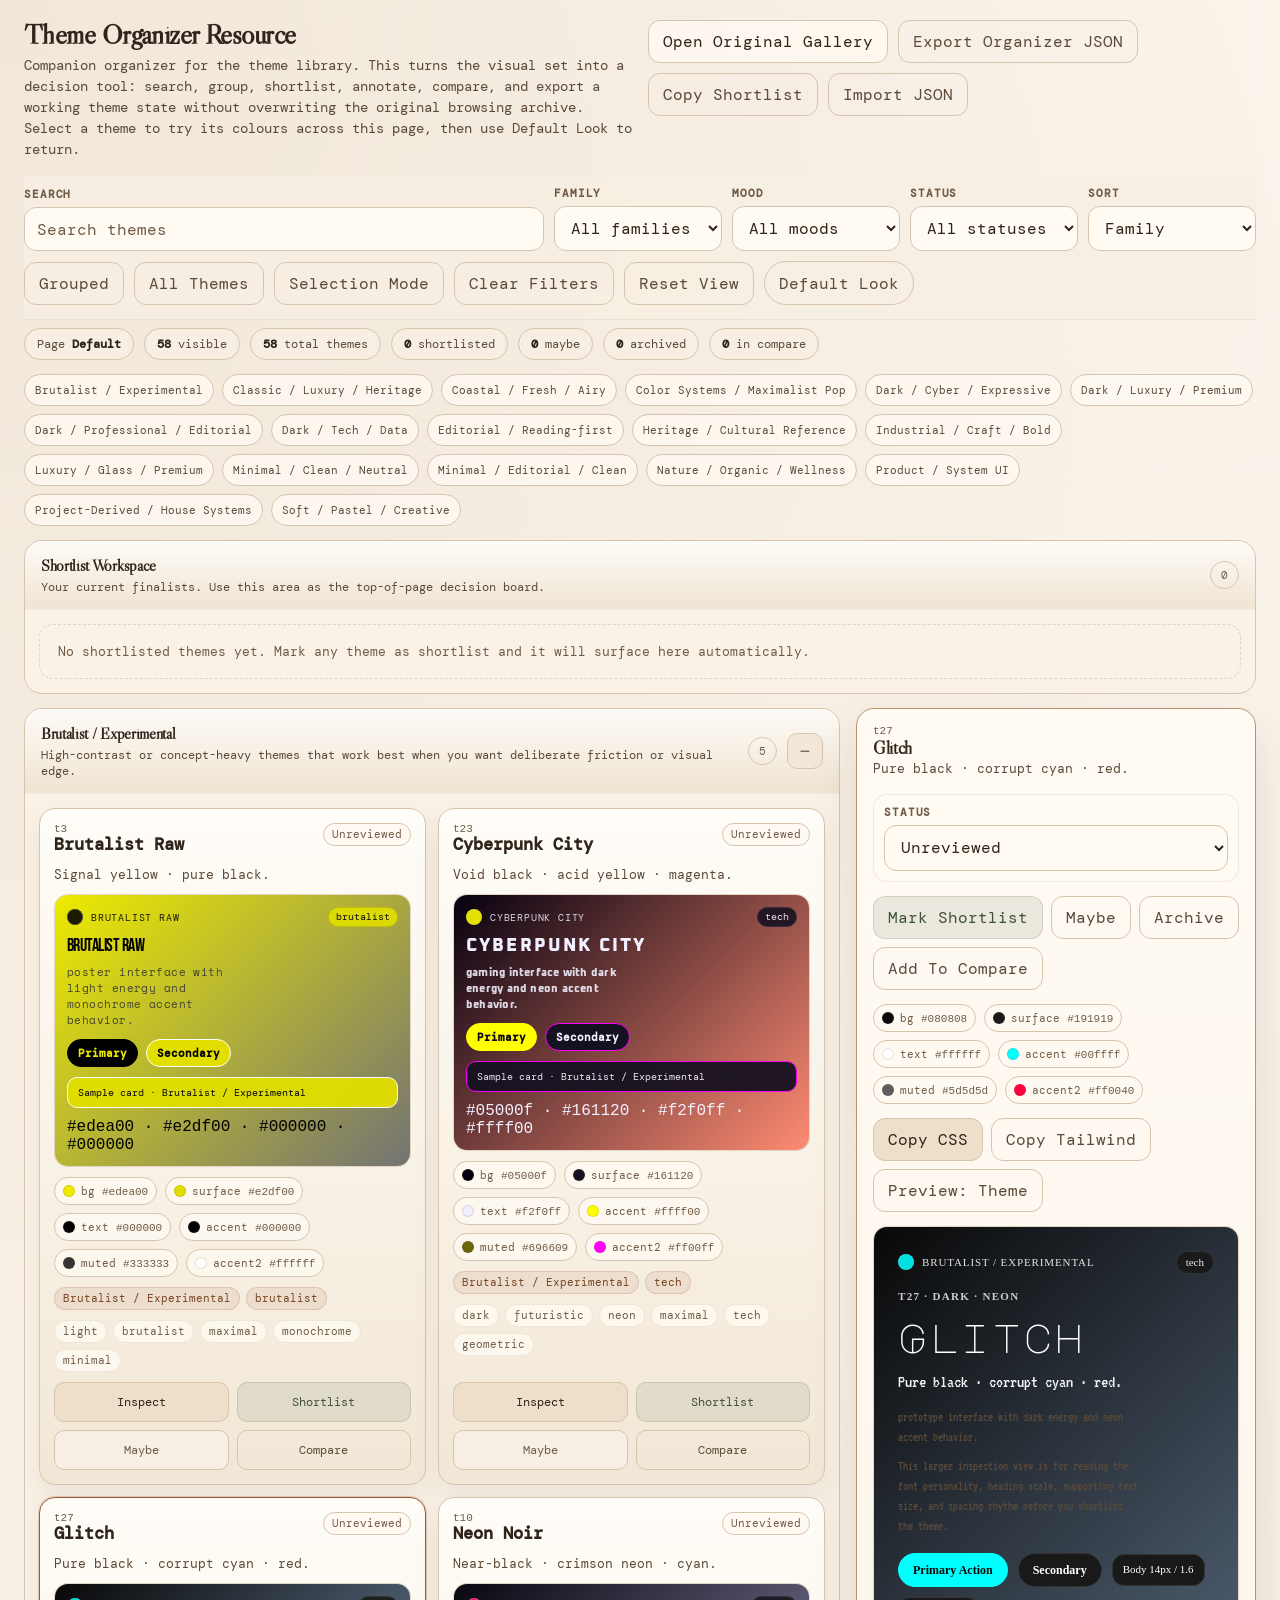
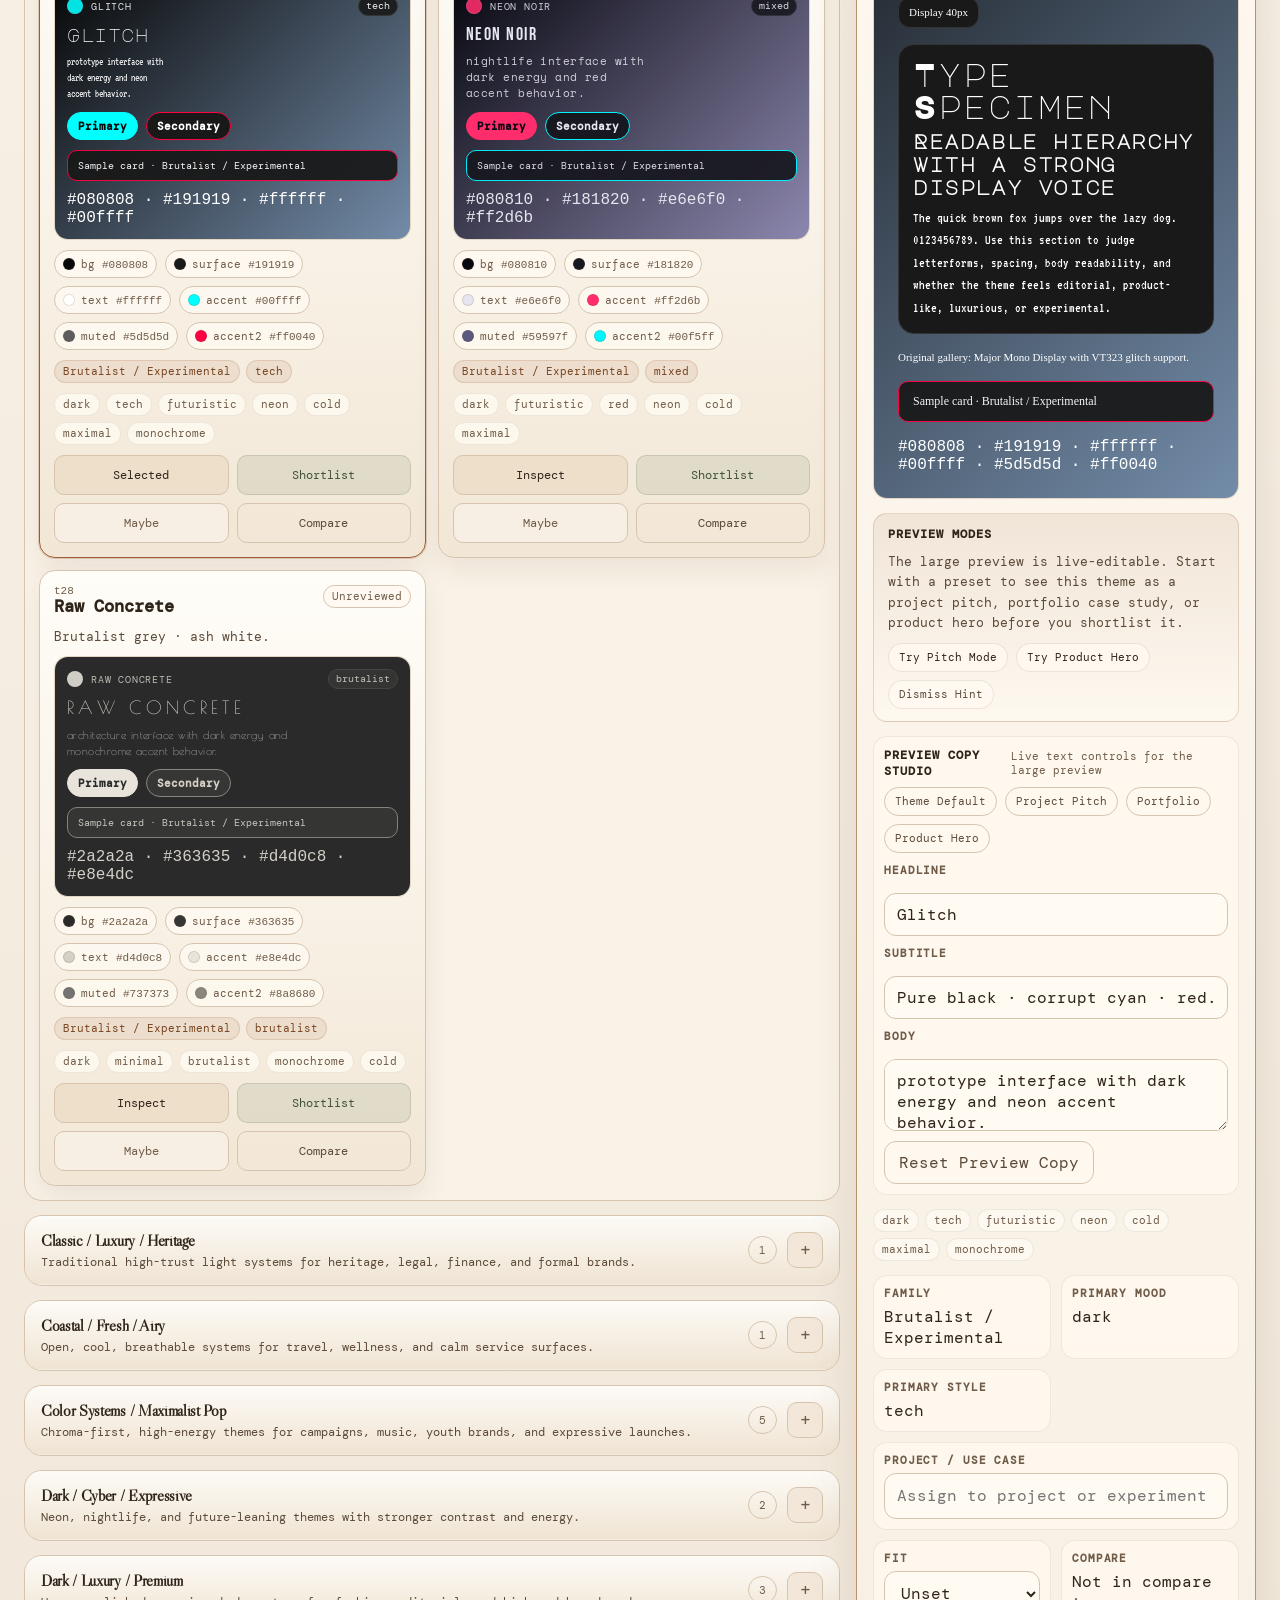
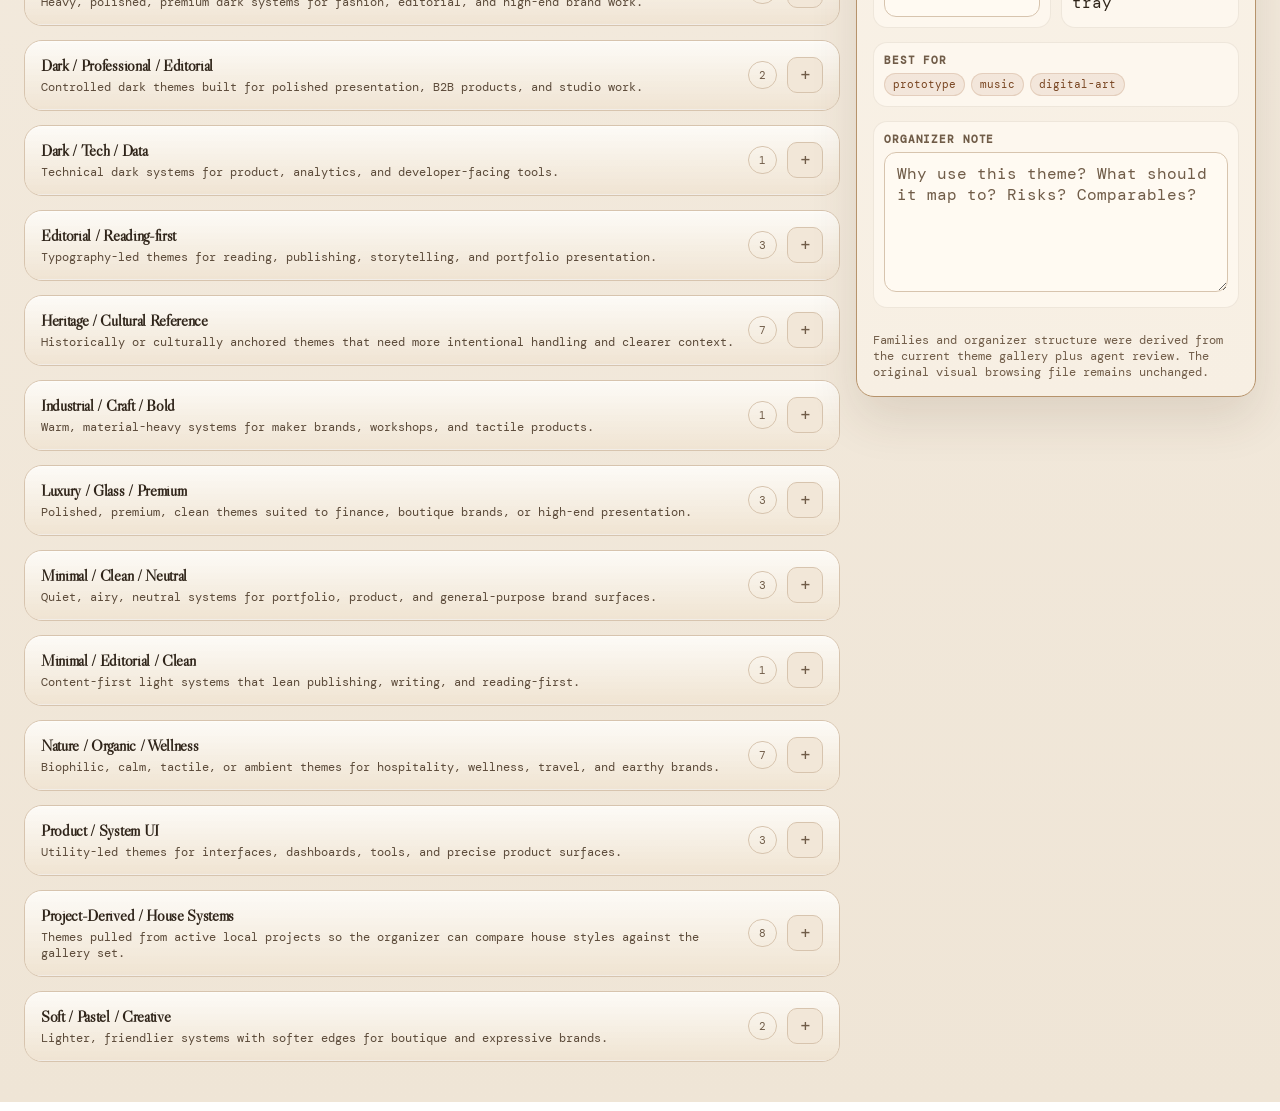
==== commit fb51192b: "Apply a selected theme across the whole page. Choosing a theme now drives the page chrome from its c" ====
--- a/index.html
+++ b/index.html
@@ -6,9 +6,29 @@
 <title>Theme Organizer Resource</title>
 <link rel="icon" type="image/svg+xml" href="./favicon.svg">
 <link rel="preload" href="./fonts/dm-mono-400-normal.woff2" as="font" type="font/woff2" crossorigin>
+<link rel="preload" href="./fonts/dm-mono-500-normal.woff2" as="font" type="font/woff2" crossorigin>
 <link rel="preload" href="./fonts/libre-caslon-display-400-normal.woff2" as="font" type="font/woff2" crossorigin>
 <link rel="stylesheet" href="./fonts.css">
 <style>
+  @property --bg { syntax: "<color>"; inherits: true; initial-value: #efe5d6; }
+  @property --bg-top { syntax: "<color>"; inherits: true; initial-value: #fbf5ed; }
+  @property --bg-glow { syntax: "<color>"; inherits: true; initial-value: rgba(182, 145, 99, 0.14); }
+  @property --canvas { syntax: "<color>"; inherits: true; initial-value: #fffaf2; }
+  @property --panel { syntax: "<color>"; inherits: true; initial-value: #f7efe3; }
+  @property --panel-2 { syntax: "<color>"; inherits: true; initial-value: #eedfca; }
+  @property --soft { syntax: "<color>"; inherits: true; initial-value: #f2e7d8; }
+  @property --text { syntax: "<color>"; inherits: true; initial-value: #2f2419; }
+  @property --text-2 { syntax: "<color>"; inherits: true; initial-value: #5b4a39; }
+  @property --muted { syntax: "<color>"; inherits: true; initial-value: #705c48; }
+  @property --accent { syntax: "<color>"; inherits: true; initial-value: #9b5d33; }
+  @property --accent-fill { syntax: "<color>"; inherits: true; initial-value: #9b5d33; }
+  @property --on-accent { syntax: "<color>"; inherits: true; initial-value: #fffaf2; }
+  @property --line { syntax: "<color>"; inherits: true; initial-value: #d7c4ae; }
+  @property --line-strong { syntax: "<color>"; inherits: true; initial-value: #b6936b; }
+  @property --toolbar-bg { syntax: "<color>"; inherits: true; initial-value: rgba(247, 239, 227, 0.9); }
+  @property --surface-bg { syntax: "<color>"; inherits: true; initial-value: rgba(250, 243, 232, 0.96); }
+  @property --control-bg { syntax: "<color>"; inherits: true; initial-value: rgba(255, 250, 242, 0.86); }
+  @property --focus { syntax: "<color>"; inherits: true; initial-value: #b9703f; }
   :root{
     --bg:#efe5d6;
     --canvas:#fffaf2;
@@ -22,17 +42,71 @@
     --muted:#705c48;
     --accent:#9b5d33;
     --accent-2:#5f7451;
+    --accent-fill:#9b5d33;
+    --on-accent:#fffaf2;
+    --accent-hover:#814926;
+    --accent-border:transparent;
     --warn:#b97a1d;
     --danger:#ab4b34;
     --focus:#b9703f;
+    --focus-contrast:#fffaf2;
     --shadow-soft:0 12px 28px rgba(72,49,24,0.08);
     --shadow-panel:0 22px 48px rgba(72,49,24,0.12);
+    --bg-glow:rgba(182,145,99,0.14);
+    --bg-top:#fbf5ed;
+    --control-bg:rgba(255,250,242,0.86);
+    --toolbar-bg:rgba(247,239,227,0.9);
+    --toolbar-line:rgba(74,56,34,0.08);
+    --chip-bg:rgba(255,250,242,0.78);
+    --surface-bg:rgba(250,243,232,0.96);
+    --header-grad:linear-gradient(180deg,rgba(255,255,255,0.66),rgba(236,222,202,0.7));
+    --hairline:rgba(110,84,50,0.08);
+    --hairline-strong:rgba(110,84,50,0.12);
+    --dashed:rgba(110,84,50,0.18);
+    --inset-highlight:rgba(255,255,255,0.42);
+    --card-grad:linear-gradient(180deg,#fffdf8,#f2e7d6);
+    --active-ring:rgba(155,93,51,0.24);
+    --tag-bg:rgba(255,250,242,0.82);
+    --tag-line:rgba(110,84,50,0.1);
+    --meta-bg:rgba(155,93,51,0.1);
+    --meta:#784521;
+    --meta-line:rgba(155,93,51,0.18);
+    --status-bg:rgba(255,250,242,0.86);
+    --ok-bg:rgba(95,116,81,0.12);
+    --ok:#41523a;
+    --ok-line:rgba(95,116,81,0.24);
+    --ok-bg-strong:rgba(95,116,81,0.14);
+    --ok-line-strong:rgba(95,116,81,0.2);
+    --warn-bg:rgba(185,122,29,0.12);
+    --warn-ink:#81520b;
+    --warn-line:rgba(185,122,29,0.24);
+    --danger-bg:rgba(171,75,52,0.1);
+    --danger-ink:#8d3c2a;
+    --danger-line:rgba(171,75,52,0.2);
+    --swatch-line:rgba(110,84,50,0.18);
+    --preview-inset:rgba(255,255,255,0.48);
+    --tip-line:rgba(155,93,51,0.22);
+    --tip-grad:linear-gradient(180deg,rgba(155,93,51,0.1),rgba(255,250,242,0.7));
+    --tip-btn-bg:rgba(255,250,242,0.76);
+    --detail-grad:linear-gradient(180deg,#fffaf3,var(--panel));
+    --detail-box-bg:rgba(255,250,242,0.72);
+    --compare-label-bg:#f1e3d1;
+    --compare-cell-bg:rgba(255,250,242,0.74);
+    --notice-bg:rgba(185,122,29,0.16);
+    --notice-ink:#5c3d08;
+    --scrim:rgba(47,36,25,0.46);
+  }
+  @media (prefers-reduced-motion: no-preference){
+    :root{
+      transition:--bg .18s ease,--bg-top .18s ease,--bg-glow .18s ease,--canvas .18s ease,--panel .18s ease,--panel-2 .18s ease,--soft .18s ease,--text .18s ease,--text-2 .18s ease,--muted .18s ease,--accent .18s ease,--accent-fill .18s ease,--on-accent .18s ease,--line .18s ease,--line-strong .18s ease,--toolbar-bg .18s ease,--surface-bg .18s ease,--control-bg .18s ease,--focus .18s ease;
+    }
   }
   *{box-sizing:border-box}
   html,body{margin:0;padding:0;overflow-x:hidden;background:
-    radial-gradient(circle at top left, rgba(182,145,99,0.14), transparent 32%),
-    linear-gradient(180deg,#fbf5ed 0%, var(--bg) 100%);
+    radial-gradient(circle at top left, var(--bg-glow), transparent 32%),
+    linear-gradient(180deg,var(--bg-top) 0%, var(--bg) 100%);
     color:var(--text);font-family:"DM Mono",ui-monospace,SFMono-Regular,Menlo,monospace}
+  html[data-page-theme] :focus-visible{outline:2px solid var(--focus);outline-offset:2px;box-shadow:0 0 0 4px var(--focus-contrast)}
   a{color:inherit}
   button,input,select,textarea{font:inherit}
   button{cursor:pointer}
@@ -49,7 +123,7 @@
   .link-row{display:flex;gap:10px;flex-wrap:wrap}
   .link-btn,.ghost-btn,.primary-btn,.icon-btn{
     border:1px solid var(--line);
-    background:rgba(255,250,242,0.86);
+    background:var(--control-bg);
     color:var(--text);
     border-radius:12px;
     padding:10px 14px;
@@ -57,10 +131,10 @@
     transition:background .15s,border-color .15s,transform .15s;
   }
   .link-btn:hover,.ghost-btn:hover,.primary-btn:hover,.icon-btn:hover{background:var(--panel-2);border-color:var(--line-strong)}
-  .primary-btn{background:var(--accent);border-color:transparent;color:#fffaf2}
-  .primary-btn:hover{background:#814926;color:#fffaf2}
+  .primary-btn{background:var(--accent-fill);border-color:var(--accent-border);color:var(--on-accent)}
+  .primary-btn:hover{background:var(--accent-hover);color:var(--on-accent)}
   .ghost-btn{background:transparent;color:var(--text-2)}
-  .toolbar{position:sticky;top:0;z-index:10;background:rgba(247,239,227,0.9);backdrop-filter:blur(12px);border-bottom:1px solid rgba(74,56,34,0.08);padding:10px 0 14px}
+  .toolbar{position:sticky;top:0;z-index:10;background:var(--toolbar-bg);backdrop-filter:blur(12px);border-bottom:1px solid var(--toolbar-line);padding:10px 0 14px}
   .toolbar-grid{display:flex;flex-direction:column;gap:10px}
   .toolbar-filters{display:grid;grid-template-columns:minmax(0,1fr) repeat(4,minmax(128px,168px));gap:10px;align-items:end}
   .field{display:flex;flex-direction:column;gap:6px}
@@ -90,7 +164,7 @@
     padding:0 10px;
     border-radius:999px;
     border:1px solid var(--line);
-    background:rgba(255,250,242,0.78);
+    background:var(--chip-bg);
     color:var(--text-2);
     text-decoration:none;
     font-size:11px;
@@ -100,7 +174,7 @@
     margin:0 0 14px;
     border:1px solid var(--line);
     border-radius:18px;
-    background:rgba(250,243,232,0.96);
+    background:var(--surface-bg);
     overflow:hidden;
   }
   .workspace-header{
@@ -109,15 +183,15 @@
     align-items:center;
     gap:12px;
     padding:14px 16px;
-    background:linear-gradient(180deg,rgba(255,255,255,0.66),rgba(236,222,202,0.7));
-    border-bottom:1px solid rgba(110,84,50,0.08);
+    background:var(--header-grad);
+    border-bottom:1px solid var(--hairline);
   }
   .workspace-header h2{margin:0;font-size:16px}
   .workspace-header p{margin:4px 0 0;color:var(--text-2);font-size:12px}
   .workspace-body{padding:14px}
   .workspace-empty{
     padding:18px;
-    border:1px dashed rgba(110,84,50,0.18);
+    border:1px dashed var(--dashed);
     border-radius:14px;
     color:var(--muted);
     font-size:13px;
@@ -125,7 +199,13 @@
   .workspace-cards{display:grid;grid-template-columns:repeat(auto-fill,minmax(260px,1fr));gap:12px}
   .layout{display:grid;grid-template-columns:minmax(0,1fr) 400px;gap:16px;align-items:start}
   .layout > *{min-width:0}
-  .summary{display:flex;gap:10px;flex-wrap:wrap;margin:8px 0 14px}
+  .summary{display:flex;gap:10px;flex-wrap:wrap;align-items:center;margin:8px 0 14px}
+  .page-theme-reset{flex:0 0 auto;border-radius:999px;min-height:44px}
+  .page-theme-reset.is-active{background:var(--accent-fill);color:var(--on-accent);border-color:var(--accent-border)}
+  .page-theme-reset.is-active:hover{background:var(--accent-hover);color:var(--on-accent);border-color:var(--accent-border)}
+  @media (min-width: 761px){
+    .summary .page-theme-reset{display:none}
+  }
   .stat{
     background:var(--panel);
     border:1px solid var(--line);
@@ -139,9 +219,9 @@
   .group{
     border:1px solid var(--line);
     border-radius:18px;
-    background:rgba(250,243,232,0.96);
+    background:var(--surface-bg);
     overflow:hidden;
-    box-shadow:inset 0 1px 0 rgba(255,255,255,0.42);
+    box-shadow:inset 0 1px 0 var(--inset-highlight);
   }
   .group-header{
     display:flex;
@@ -149,8 +229,8 @@
     gap:12px;
     align-items:center;
     padding:14px 16px;
-    background:linear-gradient(180deg,rgba(255,255,255,0.66),rgba(236,222,202,0.7));
-    border-bottom:1px solid rgba(110,84,50,0.08);
+    background:var(--header-grad);
+    border-bottom:1px solid var(--hairline);
   }
   .group-header h2{margin:0;font-size:16px}
   .group-header p{margin:4px 0 0;color:var(--text-2);font-size:12px}
@@ -180,7 +260,7 @@
   .card{
     border:1px solid var(--line);
     border-radius:16px;
-    background:linear-gradient(180deg,#fffdf8,#f2e7d6);
+    background:var(--card-grad);
     padding:14px;
     display:flex;
     flex-direction:column;
@@ -190,7 +270,7 @@
     transition:border-color .15s,transform .15s,background .15s;
   }
   .card:hover{border-color:var(--line-strong);transform:translateY(-1px)}
-  .card.active{outline:none;border-color:var(--accent);box-shadow:0 0 0 1px rgba(155,93,51,0.24),var(--shadow-soft)}
+  .card.active{outline:none;border-color:var(--accent);box-shadow:0 0 0 1px var(--active-ring),var(--shadow-soft)}
   .card-top{display:flex;justify-content:space-between;gap:10px;align-items:flex-start}
   .code{font-size:11px;color:var(--muted);font-family:ui-monospace,SFMono-Regular,Menlo,monospace}
   .name{font-size:17px;font-weight:700;line-height:1.15}
@@ -208,12 +288,12 @@
     line-height:1;
     border:1px solid var(--line);
   }
-  .tag{background:rgba(255,250,242,0.82);color:var(--muted);border-color:rgba(110,84,50,0.1)}
-  .meta-pill{background:rgba(155,93,51,0.1);color:#784521;border-color:rgba(155,93,51,0.18)}
-  .status-pill.status-unreviewed{background:rgba(255,250,242,0.86);color:var(--muted)}
-  .status-pill.status-shortlist{background:rgba(95,116,81,0.12);color:#41523a;border-color:rgba(95,116,81,0.24)}
-  .status-pill.status-maybe{background:rgba(185,122,29,0.12);color:#81520b;border-color:rgba(185,122,29,0.24)}
-  .status-pill.status-archive{background:rgba(171,75,52,0.1);color:#8d3c2a;border-color:rgba(171,75,52,0.2)}
+  .tag{background:var(--tag-bg);color:var(--muted);border-color:var(--tag-line)}
+  .meta-pill{background:var(--meta-bg);color:var(--meta);border-color:var(--meta-line)}
+  .status-pill.status-unreviewed{background:var(--status-bg);color:var(--muted)}
+  .status-pill.status-shortlist{background:var(--ok-bg);color:var(--ok);border-color:var(--ok-line)}
+  .status-pill.status-maybe{background:var(--warn-bg);color:var(--warn-ink);border-color:var(--warn-line)}
+  .status-pill.status-archive{background:var(--danger-bg);color:var(--danger-ink);border-color:var(--danger-line)}
   .swatch-row{display:flex;gap:8px;flex-wrap:wrap}
   .swatch{
     display:flex;
@@ -222,7 +302,7 @@
     padding:6px 8px;
     border-radius:999px;
     border:1px solid var(--line);
-    background:rgba(255,250,242,0.82);
+    background:var(--tag-bg);
     font-size:11px;
     color:var(--muted);
   }
@@ -230,16 +310,16 @@
     width:12px;
     height:12px;
     border-radius:999px;
-    border:1px solid rgba(110,84,50,0.18);
+    border:1px solid var(--swatch-line);
     flex:0 0 auto;
   }
   .action-row{margin-top:auto}
   .preview{
-    border:1px solid rgba(110,84,50,0.12);
+    border:1px solid var(--hairline-strong);
     border-radius:14px;
     overflow:hidden;
     background:var(--soft);
-    box-shadow:inset 0 1px 0 rgba(255,255,255,0.48);
+    box-shadow:inset 0 1px 0 var(--preview-inset);
   }
   .preview-surface{
     padding:12px;
@@ -414,9 +494,9 @@
     display:grid;
     gap:10px;
     padding:12px 14px;
-    border:1px solid rgba(155,93,51,0.22);
+    border:1px solid var(--tip-line);
     border-radius:14px;
-    background:linear-gradient(180deg,rgba(155,93,51,0.1),rgba(255,250,242,0.7));
+    background:var(--tip-grad);
   }
   .preview-tip strong{
     font-size:12px;
@@ -435,8 +515,8 @@
     flex-wrap:wrap;
   }
   .preview-tip-actions button{
-    border:1px solid rgba(110,84,50,0.12);
-    background:rgba(255,250,242,0.76);
+    border:1px solid var(--hairline-strong);
+    background:var(--tip-btn-bg);
     color:var(--text);
     border-radius:999px;
     padding:8px 10px;
@@ -488,13 +568,13 @@
     width:100%;
   }
   .action-row button.secondary{color:var(--muted)}
-  .action-row button.shortlisted{background:rgba(95,116,81,0.14);border-color:rgba(95,116,81,0.24);color:#41523a}
+  .action-row button.shortlisted{background:var(--ok-bg-strong);border-color:var(--ok-line);color:var(--ok)}
   .detail{
     position:sticky;
     top:88px;
     border:1px solid var(--line-strong);
     border-radius:18px;
-    background:linear-gradient(180deg,#fffaf3,var(--panel));
+    background:var(--detail-grad);
     padding:16px;
     display:flex;
     flex-direction:column;
@@ -506,9 +586,9 @@
   .detail-grid{display:grid;grid-template-columns:1fr 1fr;gap:10px}
   .detail-wide{grid-column:1 / -1}
   .detail-box{
-    border:1px solid rgba(110,84,50,0.1);
+    border:1px solid var(--tag-line);
     border-radius:14px;
-    background:rgba(255,250,242,0.72);
+    background:var(--detail-box-bg);
     padding:10px;
   }
   .detail-box label{display:block;margin-bottom:6px;font-size:11px;letter-spacing:.08em;text-transform:uppercase;color:var(--muted);font-weight:700}
@@ -520,7 +600,7 @@
     margin:0 0 14px;
     border:1px solid var(--line);
     border-radius:18px;
-    background:rgba(250,243,232,0.96);
+    background:var(--surface-bg);
     overflow:hidden;
   }
   .compare[hidden]{display:none}
@@ -530,7 +610,7 @@
     align-items:center;
     gap:12px;
     padding:14px 16px;
-    border-bottom:1px solid rgba(110,84,50,0.08);
+    border-bottom:1px solid var(--hairline);
   }
   .compare-header h2{margin:0;font-size:16px}
   .compare-header p{margin:4px 0 0;color:var(--muted);font-size:12px}
@@ -540,23 +620,23 @@
     grid-template-columns:160px repeat(var(--compare-count, 1), minmax(180px, 1fr));
     gap:0;
     overflow:auto;
-    border-top:1px solid rgba(110,84,50,0.08);
+    border-top:1px solid var(--hairline);
   }
   .compare-label,.compare-cell{
     padding:12px;
-    border-top:1px solid rgba(110,84,50,0.08);
-    border-right:1px solid rgba(110,84,50,0.08);
+    border-top:1px solid var(--hairline);
+    border-right:1px solid var(--hairline);
     min-height:56px;
   }
   .compare-label{
-    background:#f1e3d1;
+    background:var(--compare-label-bg);
     color:var(--text-2);
     font-size:12px;
     font-weight:700;
     text-transform:uppercase;
     letter-spacing:.08em;
   }
-  .compare-cell{background:rgba(255,250,242,0.74)}
+  .compare-cell{background:var(--compare-cell-bg)}
   .compare-theme{
     display:flex;
     justify-content:space-between;
@@ -600,7 +680,7 @@
   .detail-actions .ghost-btn:first-child,
   .action-row button[data-action="select"]{background:var(--panel-2);color:var(--text)}
   .action-row button[data-action="shortlist"],
-  #detailShortlist{background:rgba(95,116,81,0.12);border-color:rgba(95,116,81,0.2)}
+  #detailShortlist{background:var(--ok-bg);border-color:var(--ok-line-strong);color:var(--ok)}
   .action-row button[data-action="compare"],
   #detailCompare,
   #detailArchive{background:transparent;color:var(--text-2)}
@@ -656,8 +736,8 @@
     margin:0;
     padding:8px 12px;
     border-radius:12px;
-    background:rgba(185,122,29,0.16);
-    color:#5c3d08;
+    background:var(--notice-bg);
+    color:var(--notice-ink);
     font-size:13px;
   }
   .compare-notice[hidden]{display:none}
@@ -668,7 +748,7 @@
     position:fixed;
     inset:0;
     z-index:40;
-    background:rgba(47,36,25,0.46);
+    background:var(--scrim);
     display:flex;
     align-items:flex-start;
     justify-content:center;
@@ -732,6 +812,10 @@
     .detail-grid{grid-template-columns:1fr}
     .cards{grid-template-columns:1fr}
   }
+  @media (prefers-reduced-motion: reduce){
+    :root{transition:none}
+    *,*::before,*::after{transition:none !important;animation:none !important}
+  }
 </style>
 </head>
 <body>
@@ -740,7 +824,7 @@
   <header class="topbar">
     <div class="title-wrap">
       <h1>Theme Organizer Resource</h1>
-      <p>Companion organizer for the theme library. This turns the visual set into a decision tool: search, group, shortlist, annotate, compare, and export a working theme state without overwriting the original browsing archive.</p>
+      <p>Companion organizer for the theme library. This turns the visual set into a decision tool: search, group, shortlist, annotate, compare, and export a working theme state without overwriting the original browsing archive. Select a theme to try its colours across this page, then use Default Look to return.</p>
     </div>
     <div class="link-row">
       <a class="link-btn" href="./archive/themes_sortable_30.html" target="_blank" rel="noreferrer noopener">Open Original Gallery</a>
@@ -797,6 +881,7 @@
         <button id="viewModeToggle" class="ghost-btn" type="button">Selection Mode</button>
         <button id="clearFilters" class="ghost-btn" type="button">Clear Filters</button>
         <button id="resetView" class="ghost-btn" type="button">Reset View</button>
+        <button class="ghost-btn page-theme-reset" type="button" data-page-theme-reset>Default Look</button>
       </div>
     </div>
     <p id="compareNotice" class="compare-notice" role="status" aria-live="polite" hidden></p>
@@ -819,11 +904,11 @@
 <div id="helpOverlay" class="help-overlay" hidden>
   <div class="help-dialog" role="dialog" aria-modal="true" aria-labelledby="helpTitle">
     <h2 id="helpTitle">Keyboard shortcuts</h2>
-    <p>Shortcuts stay quiet while the cursor is in a field. Esc still leaves the field.</p>
+    <p>Shortcuts stay quiet while the cursor is in a field. Esc still leaves the field. Choosing a theme recolours the whole page, and that choice stays on this browser. Default Look, or Esc once search and this help are clear, restores the original palette. Light, dark, and theme preview follow onto the page while a theme is applied.</p>
     <div class="help-grid">
       <kbd>/</kbd><span>Focus search</span>
       <kbd>Cmd/Ctrl+K</kbd><span>Focus search</span>
-      <kbd>Esc</kbd><span>Clear search or blur the field. Closes this help.</span>
+      <kbd>Esc</kbd><span>Clear search or blur the field. Closes this help. Then restores the default page look.</span>
       <kbd>?</kbd><span>Show or hide this help</span>
       <kbd>J / K</kbd><span>Next or previous theme</span>
       <kbd>Arrows</kbd><span>Next or previous theme when the grid is focused</span>
@@ -840,7 +925,7 @@
       <kbd>I</kbd><span>Import</span>
       <kbd>Shift+S</kbd><span>Copy shortlist</span>
       <kbd>Shift+X</kbd><span>Copy CSS custom properties</span>
-      <kbd>D</kbd><span>Cycle light, dark, and theme preview</span>
+      <kbd>D</kbd><span>Cycle light, dark, and theme colours</span>
       <kbd>0</kbd><span>Clear filters</span>
       <kbd>R</kbd><span>Reset view</span>
     </div>
@@ -849,6 +934,7 @@
     </div>
   </div>
 </div>
+<p id="pageThemeLive" class="visually-hidden" role="status"></p>
 
 <script type="module">
 let THEME_TOKENS = {};
@@ -952,6 +1038,7 @@
 let shortlistOnly = typeof state.ui.shortlistOnly === 'boolean' ? state.ui.shortlistOnly : false;
 let viewMode = state.ui.viewMode || 'selection';
 let previewScheme = state.ui.previewScheme || 'theme';
+let pageThemeId = typeof state.pageThemeId === 'string' ? state.pageThemeId : '';
 let historyMode = 'replace';
 let applyingHistory = false;
 let scrollResults = false;
@@ -1352,6 +1439,57 @@
   return contrastRatio(preferred, background) >= contrastRatio(alternate, background) ? preferred : alternate;
 }
 
+function parseHex(hex) {
+  const clean = hex.replace('#', '');
+  const full = clean.length === 3 ? clean.split('').map(ch => ch + ch).join('') : clean;
+  return [0, 2, 4].map(i => parseInt(full.slice(i, i + 2), 16));
+}
+
+function rgbCss(hex, alpha) {
+  const [r, g, b] = parseHex(hex);
+  return `rgba(${r}, ${g}, ${b}, ${alpha})`;
+}
+
+function contrastOn(color, backgrounds) {
+  return Math.min(...backgrounds.map(background => contrastRatio(color, background)));
+}
+
+const READABLE_DARK = '#000000';
+const READABLE_LIGHT = '#ffffff';
+
+function readableOn(color, backgrounds, minimum) {
+  if (backgrounds.every(background => contrastRatio(color, background) >= minimum)) return color;
+  const target = contrastOn(READABLE_DARK, backgrounds) >= contrastOn(READABLE_LIGHT, backgrounds) ? READABLE_DARK : READABLE_LIGHT;
+  for (let step = 1; step <= 24; step++) {
+    const next = mix(color, target, step / 24);
+    if (backgrounds.every(background => contrastRatio(next, background) >= minimum)) return next;
+  }
+  return target;
+}
+
+function compatibleSurface(background, surface) {
+  if (Math.abs(luminance(background) - luminance(surface)) <= 0.25) return surface;
+  return luminance(background) < 0.5 ? mix(background, '#ffffff', 0.12) : mix(background, '#000000', 0.08);
+}
+
+function accentButton(accent) {
+  const ink = contrastRatio(READABLE_DARK, accent) >= contrastRatio(READABLE_LIGHT, accent) ? READABLE_DARK : READABLE_LIGHT;
+  if (contrastRatio(ink, accent) >= 4.5) return { fill: accent, ink };
+  const toward = ink === READABLE_LIGHT ? '#000000' : '#ffffff';
+  for (let step = 1; step <= 24; step++) {
+    const fill = mix(accent, toward, step / 24);
+    if (contrastRatio(ink, fill) >= 4.5) return { fill, ink };
+  }
+  return { fill: toward, ink };
+}
+
+function semanticPair(hue, surface, dark) {
+  const inkBase = dark ? mix(hue, '#ffffff', 0.72) : mix(hue, '#000000', 0.45);
+  const background = dark ? mix(surface, hue, 0.38) : mix(surface, hue, 0.18);
+  const ink = readableOn(inkBase, [background], 4.5);
+  return { ink, background, border: mix(ink, background, 0.4) };
+}
+
 function themeTokens(theme) {
   const type = typeProfile(theme);
   const radius = theme.tags.includes('brutalist') ? '6px' : theme.tags.includes('luxury') ? '18px' : '12px';
@@ -1399,6 +1537,191 @@
     gradient: tokens.text,
     border: mix(tokens.text, tokens.background, 0.22)
   };
+}
+
+function pageChromeVars(tokens) {
+  const background = tokens.background;
+  const surface = compatibleSurface(background, tokens.surface);
+  const accent = tokens.accent;
+  const dark = luminance(background) < 0.5;
+  const canvas = dark ? mix(surface, '#ffffff', 0.08) : mix(surface, '#ffffff', 0.42);
+  const panel = surface;
+  const panel2 = mix(surface, background, 0.4);
+  const soft = mix(background, surface, 0.5);
+  const headerTop = dark ? mix(surface, '#ffffff', 0.14) : mix(canvas, '#ffffff', 0.35);
+  const cardTop = dark ? mix(surface, '#ffffff', 0.1) : mix(canvas, '#ffffff', 0.45);
+  const cardBot = mix(surface, background, dark ? 0.38 : 0.26);
+  const surfaces = [background, canvas, panel, panel2, soft, headerTop, cardTop, cardBot];
+  const text = readableOn(tokens.text, surfaces, 4.5);
+  const text2 = readableOn(mix(text, background, 0.2), surfaces, 4.5);
+  const muted = readableOn(tokens.muted || mix(text, background, 0.35), surfaces, 4.5);
+  const line = readableOn(mix(background, text, 0.45), [canvas, panel, background, soft], 3);
+  const lineStrong = readableOn(mix(background, text, 0.62), [canvas, panel, background], 3);
+  const button = accentButton(accent);
+  const hoverToward = button.ink === READABLE_LIGHT ? '#000000' : '#ffffff';
+  const hover = contrastRatio(button.ink, mix(button.fill, hoverToward, 0.14)) >= 4.5
+    ? mix(button.fill, hoverToward, 0.14)
+    : button.fill;
+  const focus = contrastOn(accent, surfaces) >= 3 ? accent : readableOn(text, surfaces, 3);
+  const ok = semanticPair('#2f7d32', panel, dark);
+  const warn = semanticPair('#a56b12', panel, dark);
+  const danger = semanticPair('#a33b32', panel, dark);
+  const metaBg = dark ? mix(panel, accent, 0.32) : mix(canvas, accent, 0.16);
+  const meta = readableOn(mix(accent, dark ? '#ffffff' : '#000000', 0.35), [metaBg], 4.5);
+  const shadow = dark ? '0, 0, 0' : parseHex(mix(background, '#000000', 0.7)).join(', ');
+  const accentBorder = contrastRatio(button.fill, panel) >= 3 && contrastRatio(button.fill, canvas) >= 3
+    ? 'transparent'
+    : lineStrong;
+  return {
+    '--bg': background,
+    '--bg-top': dark ? mix(background, accent, 0.16) : mix(background, accent, 0.08),
+    '--bg-glow': rgbCss(accent, dark ? 0.34 : 0.18),
+    '--canvas': canvas,
+    '--panel': panel,
+    '--panel-2': panel2,
+    '--soft': soft,
+    '--surface-bg': panel,
+    '--toolbar-bg': panel,
+    '--toolbar-line': line,
+    '--control-bg': canvas,
+    '--chip-bg': canvas,
+    '--text': text,
+    '--text-2': text2,
+    '--muted': muted,
+    '--accent': accent,
+    '--accent-2': tokens.accentAlt || accent,
+    '--accent-fill': button.fill,
+    '--on-accent': button.ink,
+    '--accent-hover': hover,
+    '--accent-border': accentBorder,
+    '--line': line,
+    '--line-strong': lineStrong,
+    '--hairline': rgbCss(text, dark ? 0.28 : 0.16),
+    '--hairline-strong': rgbCss(text, dark ? 0.4 : 0.24),
+    '--dashed': rgbCss(text, 0.45),
+    '--focus': focus,
+    '--focus-contrast': luminance(focus) > 0.5 ? '#14110e' : '#ffffff',
+    '--warn': warn.ink,
+    '--danger': danger.ink,
+    '--shadow-soft': `0 12px 28px rgba(${shadow}, ${dark ? 0.4 : 0.1})`,
+    '--shadow-panel': `0 22px 48px rgba(${shadow}, ${dark ? 0.52 : 0.16})`,
+    '--inset-highlight': dark ? 'rgba(255,255,255,0.08)' : 'rgba(255,255,255,0.55)',
+    '--card-grad': `linear-gradient(180deg, ${cardTop}, ${cardBot})`,
+    '--header-grad': `linear-gradient(180deg, ${headerTop}, ${panel2})`,
+    '--detail-grad': `linear-gradient(180deg, ${canvas}, ${panel})`,
+    '--tip-grad': `linear-gradient(180deg, ${rgbCss(accent, 0.2)}, ${canvas})`,
+    '--active-ring': rgbCss(accent, 0.55),
+    '--tag-bg': canvas,
+    '--tag-line': line,
+    '--meta-bg': metaBg,
+    '--meta': meta,
+    '--meta-line': rgbCss(meta, 0.35),
+    '--status-bg': canvas,
+    '--ok-bg': ok.background,
+    '--ok': ok.ink,
+    '--ok-line': ok.border,
+    '--ok-bg-strong': ok.background,
+    '--ok-line-strong': ok.border,
+    '--warn-bg': warn.background,
+    '--warn-ink': warn.ink,
+    '--warn-line': warn.border,
+    '--danger-bg': danger.background,
+    '--danger-ink': danger.ink,
+    '--danger-line': danger.border,
+    '--swatch-line': line,
+    '--preview-inset': dark ? 'rgba(255,255,255,0.08)' : 'rgba(255,255,255,0.55)',
+    '--tip-line': rgbCss(accent, 0.45),
+    '--tip-btn-bg': canvas,
+    '--detail-box-bg': canvas,
+    '--compare-label-bg': panel2,
+    '--compare-cell-bg': canvas,
+    '--notice-bg': warn.background,
+    '--notice-ink': warn.ink,
+    '--scrim': dark ? 'rgba(0,0,0,0.72)' : rgbCss(mix(text, '#000000', 0.55), 0.5)
+  };
+}
+
+function syncThemeColor(color) {
+  const existing = document.querySelector('meta[name="theme-color"]');
+  if (!color) {
+    existing?.remove();
+    return;
+  }
+  const meta = existing || document.head.appendChild(Object.assign(document.createElement('meta'), { name: 'theme-color' }));
+  meta.content = color;
+}
+
+function announcePageTheme(name) {
+  const live = document.getElementById('pageThemeLive');
+  if (!live) return;
+  live.textContent = name ? `Page look set to ${name}` : 'Page look reset to default';
+}
+
+function applyPageTheme(themeId, options = {}) {
+  const theme = THEME_DATA.find(item => item.id === themeId);
+  if (!theme) {
+    clearPageTheme(options);
+    return;
+  }
+  const tokens = applyPreviewScheme(themeTokens(theme));
+  const root = document.documentElement;
+  Object.entries(pageChromeVars(tokens)).forEach(([key, value]) => root.style.setProperty(key, value));
+  root.dataset.pageTheme = theme.id;
+  root.style.colorScheme = luminance(tokens.background) < 0.5 ? 'dark' : 'light';
+  pageThemeId = theme.id;
+  state.pageThemeId = theme.id;
+  syncThemeColor(tokens.background);
+  if (options.announce) announcePageTheme(theme.name);
+  if (options.persist !== false) persistState();
+}
+
+function clearPageTheme(options = {}) {
+  const root = document.documentElement;
+  Object.keys(pageChromeVars(themeTokens(THEME_DATA[0]))).forEach(key => root.style.removeProperty(key));
+  delete root.dataset.pageTheme;
+  root.style.colorScheme = '';
+  const hadTheme = !!pageThemeId;
+  pageThemeId = '';
+  delete state.pageThemeId;
+  syncThemeColor('');
+  if (options.announce && hadTheme) announcePageTheme('');
+  if (options.persist !== false) persistState();
+}
+
+function resetPageTheme() {
+  if (!pageThemeId) return;
+  clearPageTheme({ announce: true, persist: false });
+  render();
+}
+
+function selectTheme(id) {
+  const theme = THEME_DATA.find(item => item.id === id);
+  if (!theme) return;
+  const changed = selectedId !== id || pageThemeId !== id;
+  selectedId = id;
+  state.selectedId = id;
+  applyPageTheme(id, { announce: changed, persist: false });
+  render();
+}
+
+function cyclePreviewScheme() {
+  previewScheme = previewScheme === 'theme' ? 'light' : previewScheme === 'light' ? 'dark' : 'theme';
+  if (pageThemeId) applyPageTheme(pageThemeId, { persist: false });
+  persistState();
+  render();
+}
+
+function syncPageThemeControls() {
+  const theme = pageThemeId ? THEME_DATA.find(item => item.id === pageThemeId) : null;
+  const status = document.getElementById('pageThemeStatus');
+  if (status) status.innerHTML = `Page <strong>${theme ? escapeHtml(theme.name) : 'Default'}</strong>`;
+  document.querySelectorAll('[data-page-theme-reset]').forEach(button => {
+    button.classList.toggle('is-active', !!theme);
+    button.setAttribute('aria-describedby', 'pageThemeStatus');
+    button.title = theme
+      ? `Return the page from ${theme.name} to the default look`
+      : 'The page is using the default look';
+  });
 }
 
 function exportPalette(theme) {
@@ -1621,7 +1944,10 @@
   const maybeCount = THEME_DATA.filter(theme => getRecord(theme).status === 'maybe').length;
   const archiveCount = THEME_DATA.filter(theme => getRecord(theme).status === 'archive').length;
   const compareCount = getCompareThemes().length;
+  const pageTheme = pageThemeId ? THEME_DATA.find(item => item.id === pageThemeId) : null;
   summaryEl.innerHTML = `
+    <button class="ghost-btn page-theme-reset${pageTheme ? ' is-active' : ''}" type="button" data-page-theme-reset>Default Look</button>
+    <div class="stat" id="pageThemeStatus">Page <strong>${pageTheme ? escapeHtml(pageTheme.name) : 'Default'}</strong></div>
     <div class="stat"><strong>${visible.length}</strong> visible</div>
     <div class="stat"><strong>${THEME_DATA.length}</strong> total themes</div>
     <div class="stat"><strong>${shortlistCount}</strong> shortlisted</div>
@@ -1906,11 +2232,7 @@
   detailEl.querySelector('#copyTailwind').addEventListener('click', (event) => {
     copyText(tailwindSnippet(theme), event.currentTarget, 'Copy Tailwind');
   });
-  detailEl.querySelector('#previewSchemeToggle').addEventListener('click', () => {
-    previewScheme = previewScheme === 'theme' ? 'light' : previewScheme === 'light' ? 'dark' : 'theme';
-    persistState();
-    render();
-  });
+  detailEl.querySelector('#previewSchemeToggle').addEventListener('click', cyclePreviewScheme);
 }
 
 function labelize(value) {
@@ -2033,10 +2355,7 @@
         render();
         return;
       }
-      selectedId = id;
-      state.selectedId = id;
-      persistState();
-      render();
+      selectTheme(id);
     });
   });
 }
@@ -2054,6 +2373,7 @@
   renderCompare();
   renderCards(visible);
   renderDetail(selected);
+  syncPageThemeControls();
   groupToggleEl.textContent = groupMode ? 'Grouped' : 'Flat List';
   shortlistToggleEl.textContent = shortlistOnly ? 'Shortlist Only' : 'All Themes';
   viewModeToggleEl.textContent = viewMode === 'selection' ? 'Selection Mode' : viewMode === 'gallery' ? 'Gallery Mode' : 'Focus Mode';
@@ -2074,6 +2394,7 @@
     exportedAt: new Date().toISOString(),
     compareIds: state.compareIds,
     selectedId,
+    pageThemeId: pageThemeId || '',
     collapsedFamilies: state.collapsedFamilies,
     previewCopy: state.previewCopy,
     ui: {
@@ -2157,6 +2478,10 @@
         state.ui.previewHintDismissed = !!parsed.ui.previewHintDismissed;
       }
       if (parsed.selectedId) selectedId = parsed.selectedId;
+      if (typeof parsed.pageThemeId === 'string') {
+        if (THEME_DATA.some(theme => theme.id === parsed.pageThemeId)) applyPageTheme(parsed.pageThemeId, { persist: false });
+        else clearPageTheme({ persist: false });
+      }
       persistState();
       render();
     } catch {
@@ -2224,6 +2549,9 @@
 });
 clearFiltersEl.addEventListener('click', clearFilters);
 resetViewEl.addEventListener('click', resetView);
+document.addEventListener('click', (event) => {
+  if (event.target.closest('[data-page-theme-reset]')) resetPageTheme();
+});
 
 const moreActionsEl = document.getElementById('moreActions');
 const moreMenuEl = document.getElementById('moreMenu');
@@ -2276,10 +2604,7 @@
   const currentIndex = cards.findIndex(card => card.dataset.themeId === selectedId);
   const nextIndex = Math.min(cards.length - 1, Math.max(0, (currentIndex < 0 ? 0 : currentIndex) + delta));
   const next = cards[nextIndex];
-  selectedId = next.dataset.themeId;
-  state.selectedId = selectedId;
-  persistState();
-  render();
+  selectTheme(next.dataset.themeId);
   document.querySelector(`#groups .card[data-theme-id="${CSS.escape(selectedId)}"]`)?.focus();
 }
 
@@ -2315,7 +2640,14 @@
     if (searchEl.value) {
       searchEl.value = '';
       onFilterInput();
+      return;
     }
+    if (!moreMenuEl.hidden) {
+      moreMenuEl.hidden = true;
+      moreActionsEl.setAttribute('aria-expanded', 'false');
+      return;
+    }
+    if (pageThemeId) resetPageTheme();
     return;
   }
   if (fieldTarget(event.target)) return;
@@ -2358,10 +2690,7 @@
     const card = document.activeElement?.closest?.('#groups .card');
     if (!card) return;
     event.preventDefault();
-    selectedId = card.dataset.themeId;
-    state.selectedId = selectedId;
-    persistState();
-    render();
+    selectTheme(card.dataset.themeId);
     detailEl.scrollIntoView({ block: 'nearest' });
     return;
   }
@@ -2399,9 +2728,7 @@
     return;
   }
   if (key === 'd' && !event.shiftKey) {
-    previewScheme = previewScheme === 'theme' ? 'light' : previewScheme === 'light' ? 'dark' : 'theme';
-    persistState();
-    render();
+    cyclePreviewScheme();
     return;
   }
   if (key === '0') { clearFilters(); return; }
@@ -2426,6 +2753,12 @@
 }
 applyingHistory = false;
 
+if (pageThemeId && THEME_DATA.some(theme => theme.id === pageThemeId)) applyPageTheme(pageThemeId, { persist: false });
+else {
+  pageThemeId = '';
+  delete state.pageThemeId;
+}
+
 render();
 </script>
 </body>
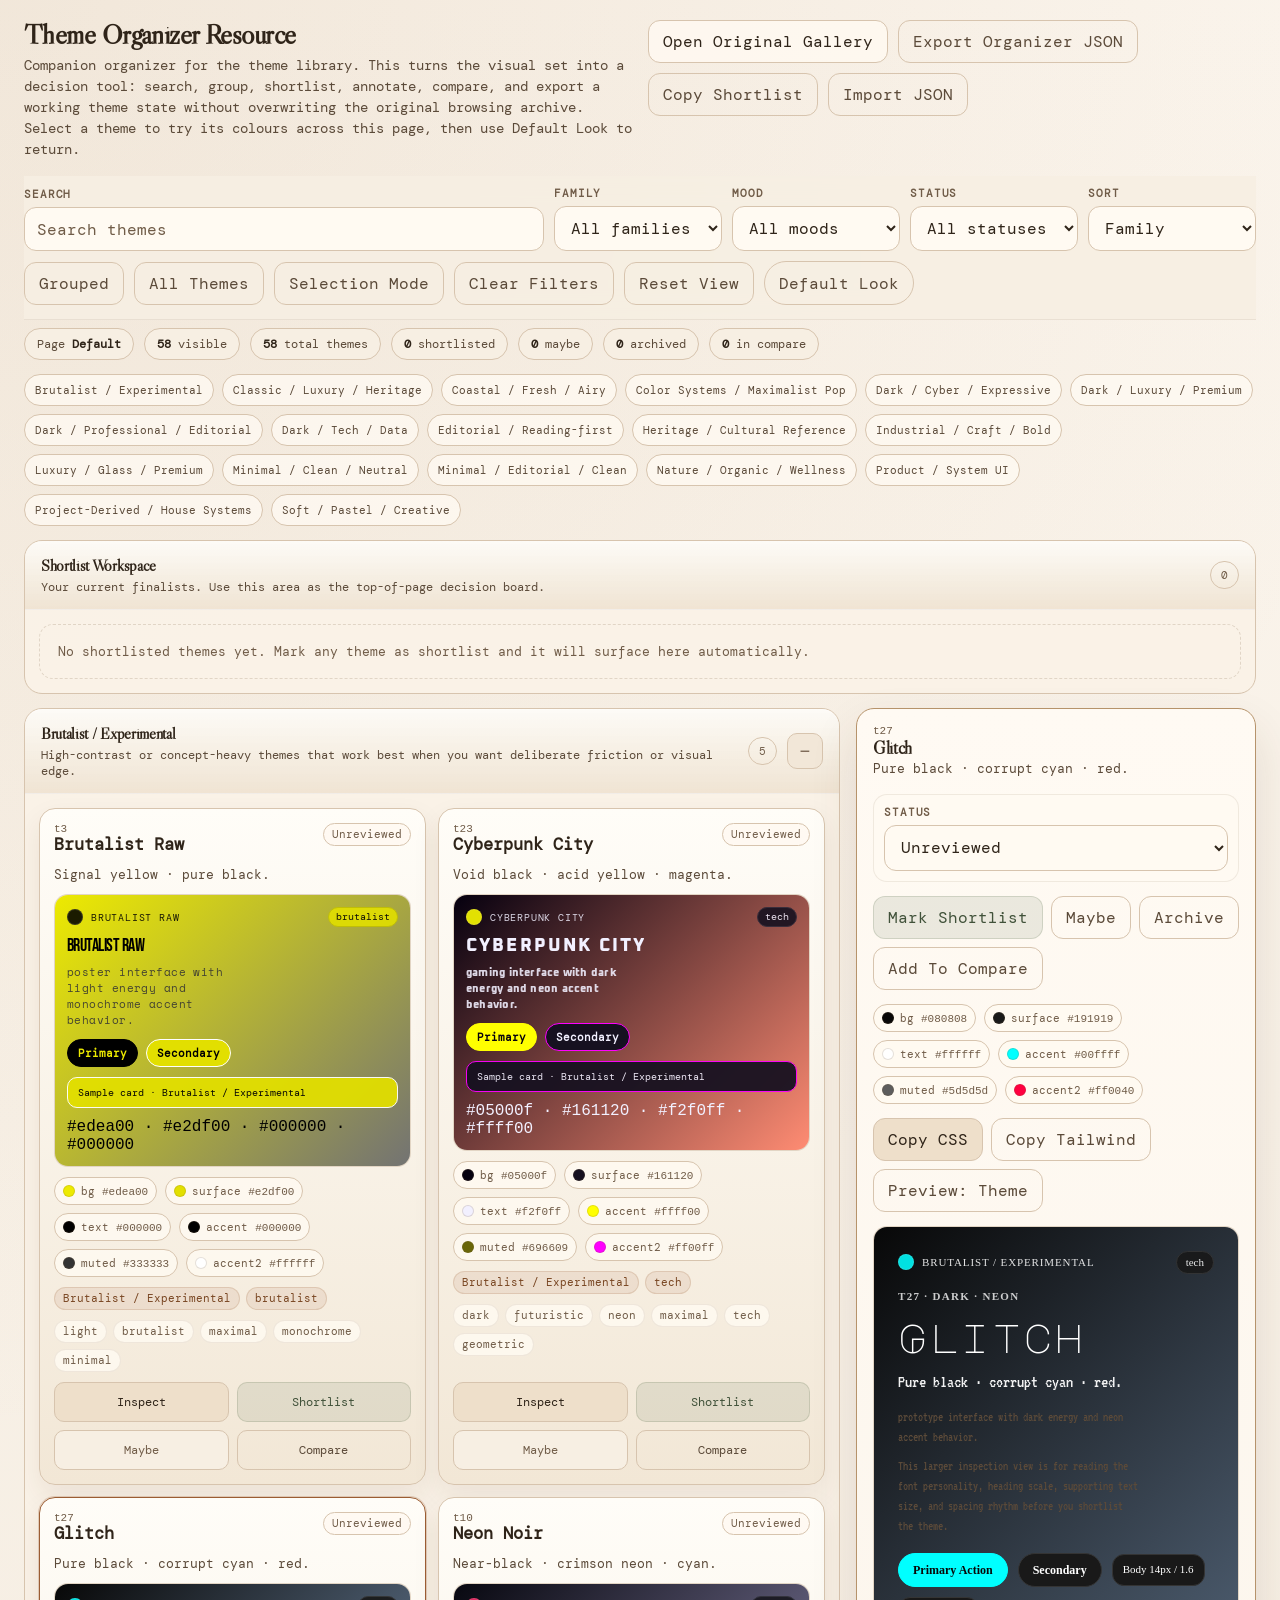
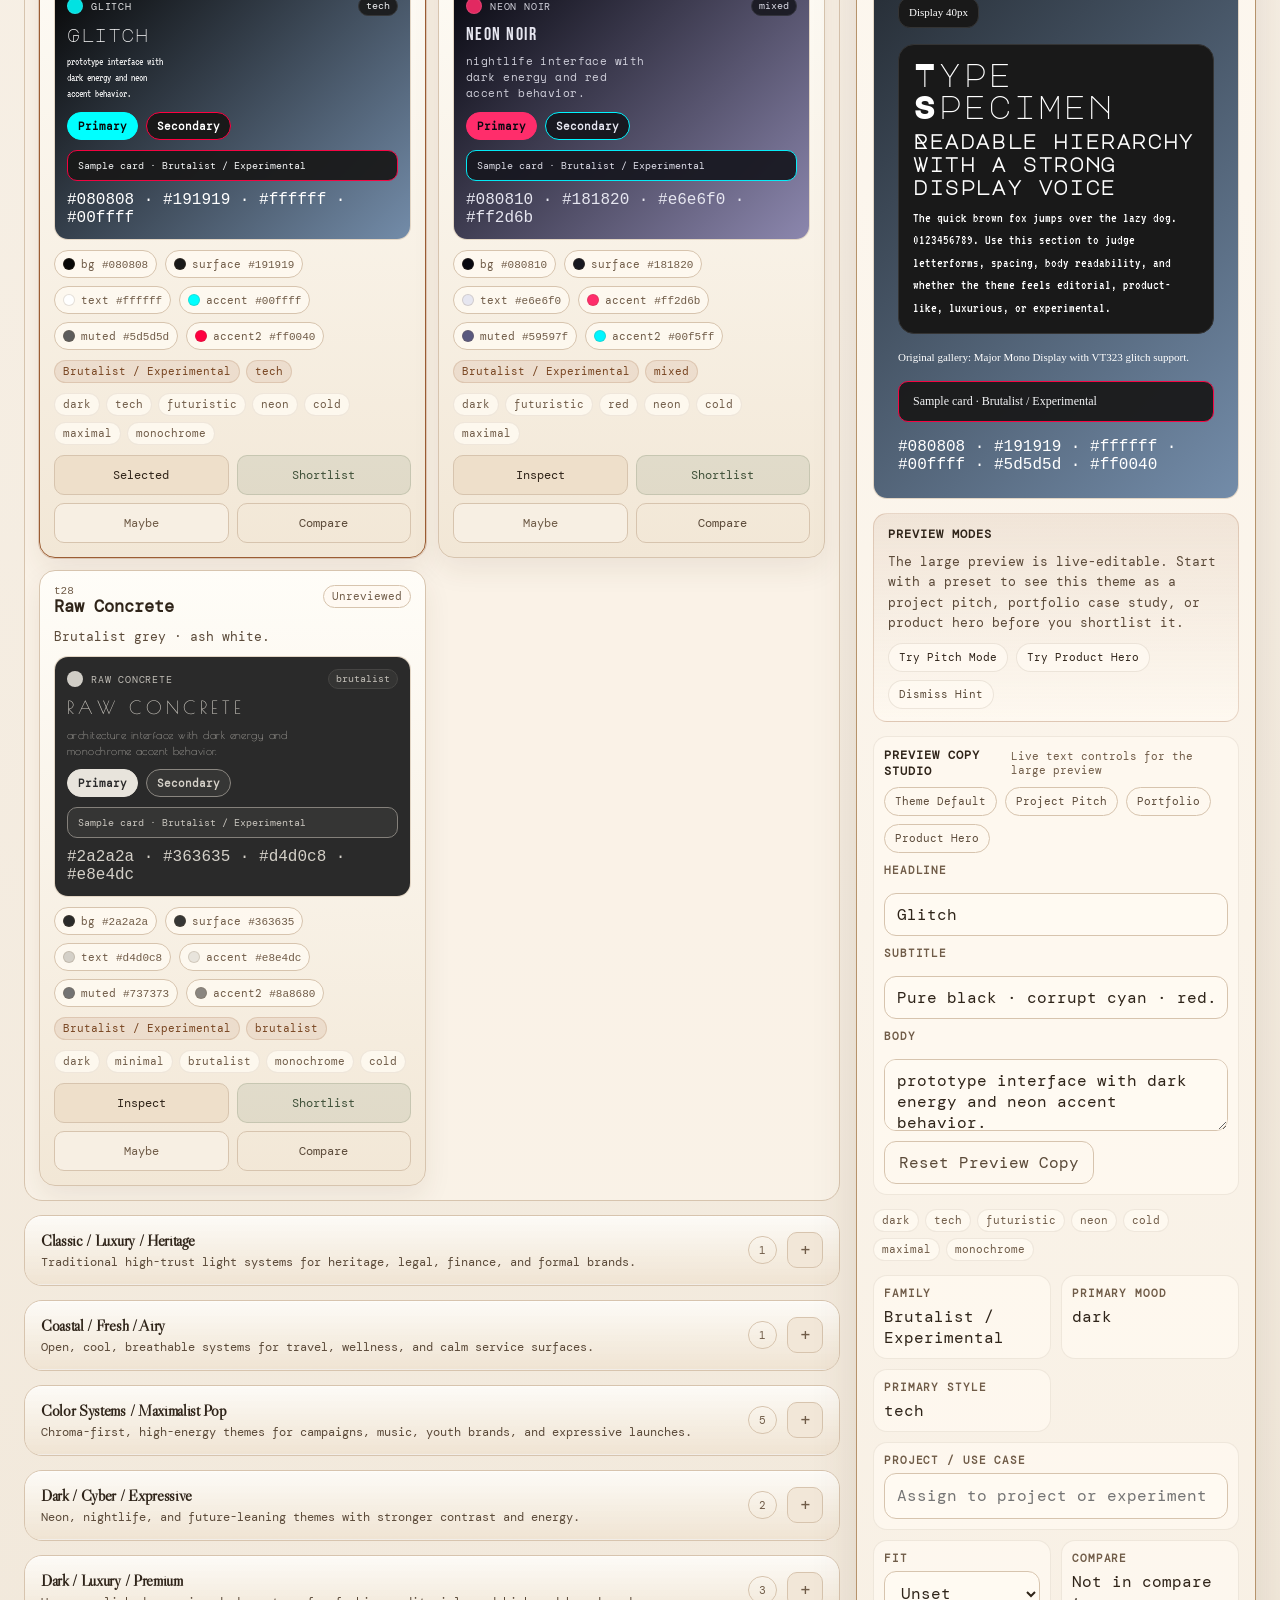
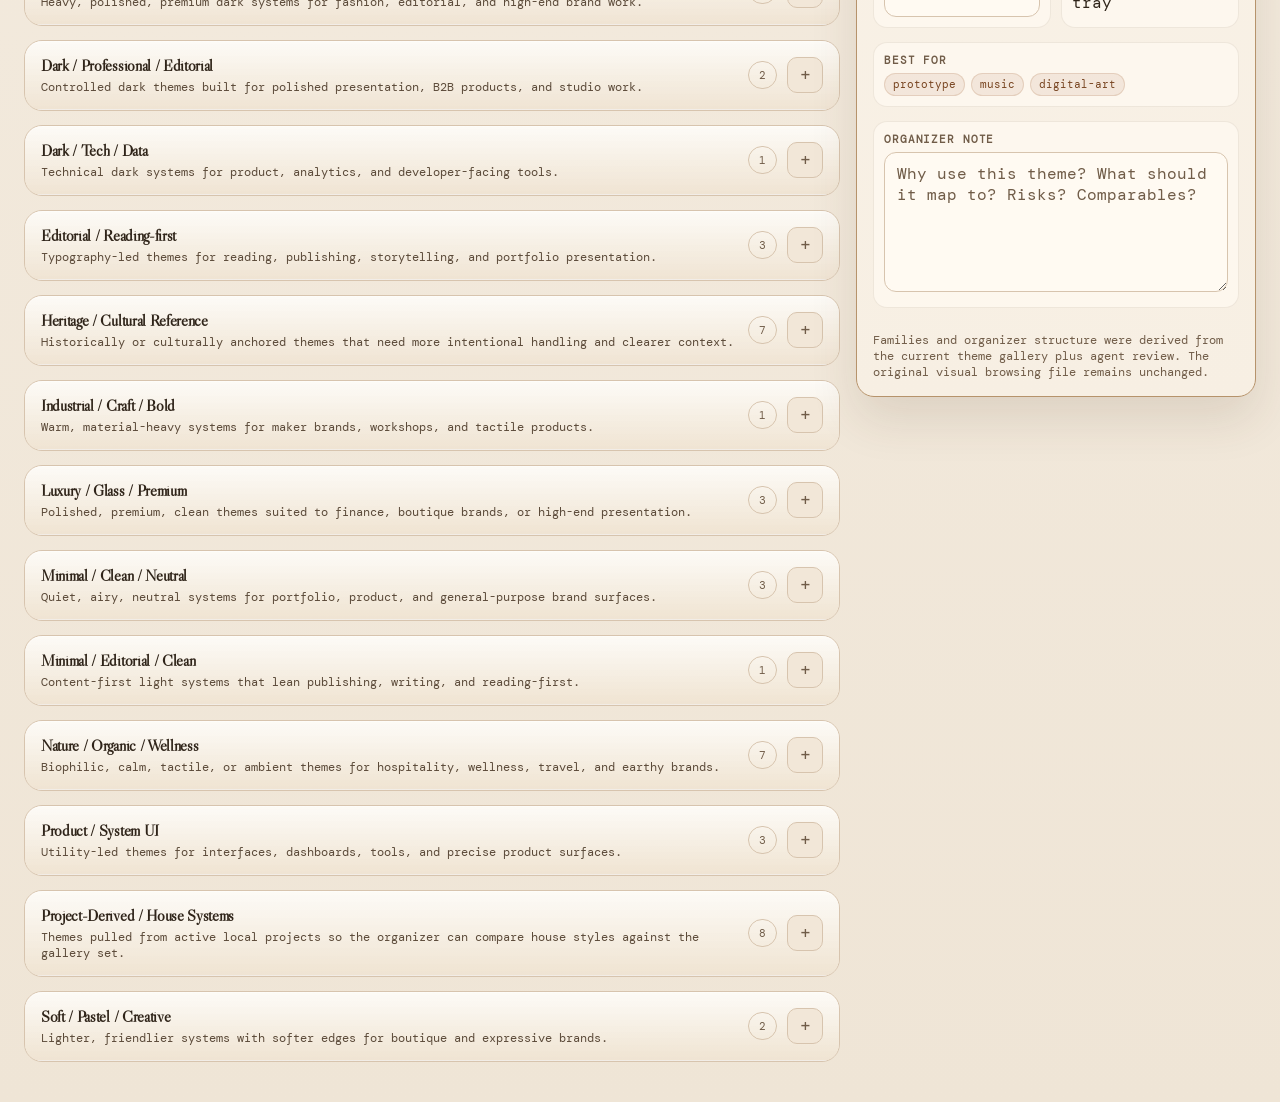
==== commit 5cf39a6f: "Use the already loaded DM Mono face for bold text. The separate 500 weight was still swapping in aft" ====
--- a/index.html
+++ b/index.html
@@ -6,7 +6,6 @@
 <title>Theme Organizer Resource</title>
 <link rel="icon" type="image/svg+xml" href="./favicon.svg">
 <link rel="preload" href="./fonts/dm-mono-400-normal.woff2" as="font" type="font/woff2" crossorigin>
-<link rel="preload" href="./fonts/dm-mono-500-normal.woff2" as="font" type="font/woff2" crossorigin>
 <link rel="preload" href="./fonts/libre-caslon-display-400-normal.woff2" as="font" type="font/woff2" crossorigin>
 <link rel="stylesheet" href="./fonts.css">
 <style>
--- a/fonts.css
+++ b/fonts.css
@@ -64,14 +64,6 @@
   unicode-range: U+0020-007E, U+00A0-00FF;
 }
 @font-face {
-  font-family: 'DM Mono';
-  font-style: normal;
-  font-weight: 500;
-  font-display: swap;
-  src: url('./fonts/dm-mono-500-normal.woff2') format('woff2');
-  unicode-range: U+0020-007E, U+00A0-00FF;
-}
-@font-face {
   font-family: 'Fraunces';
   font-style: italic;
   font-weight: 100;
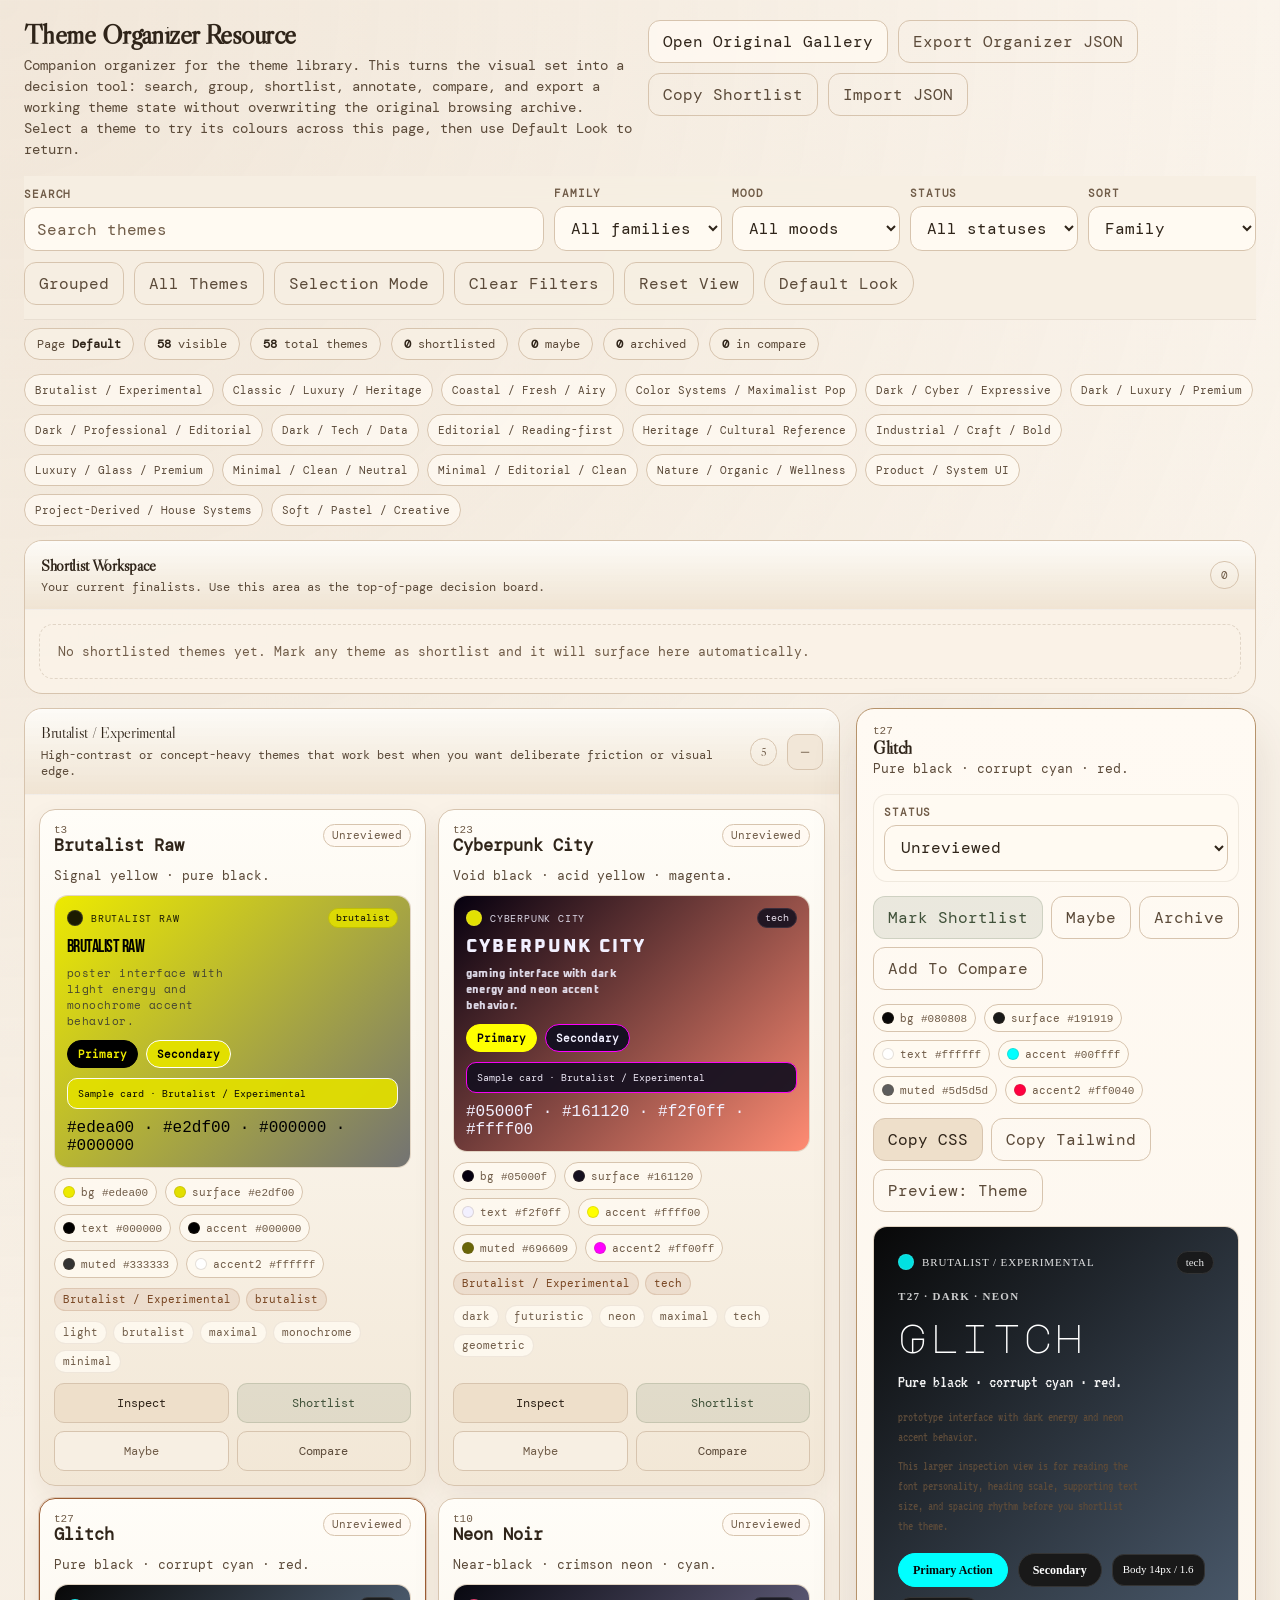
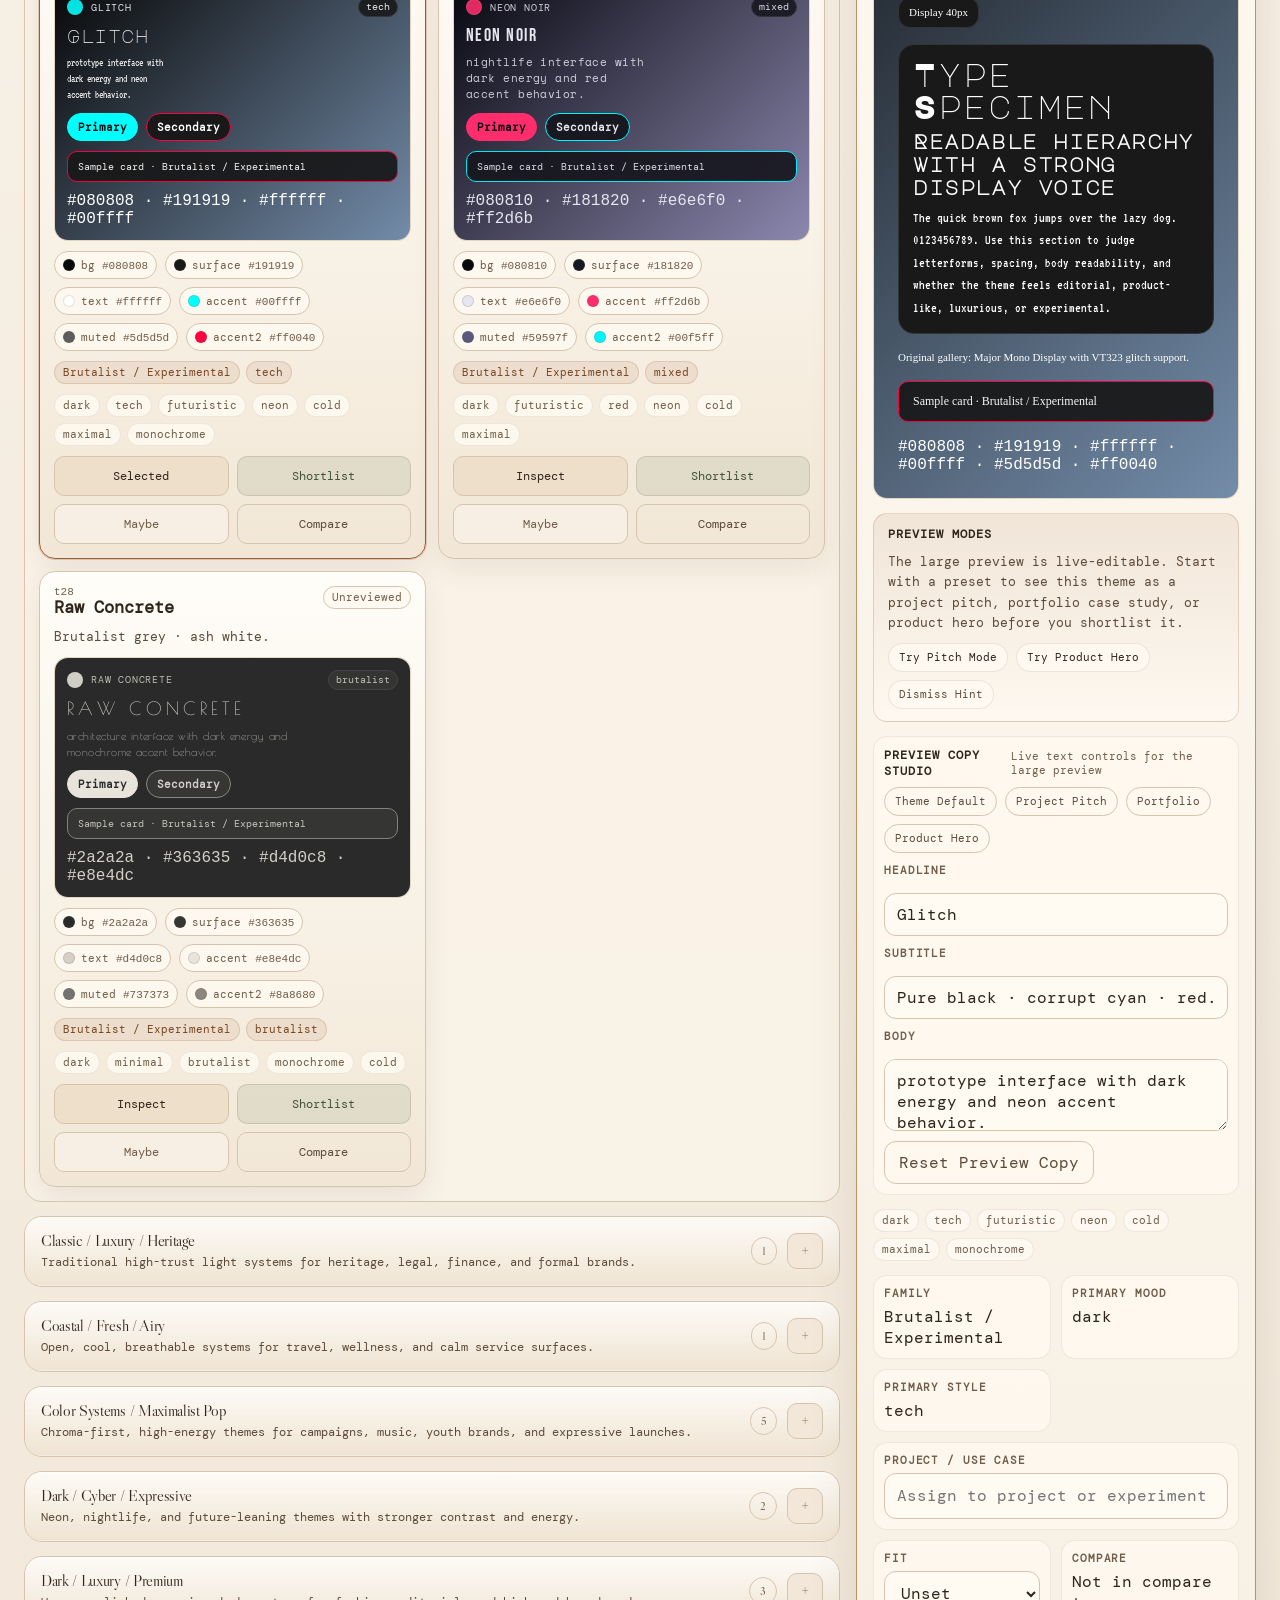
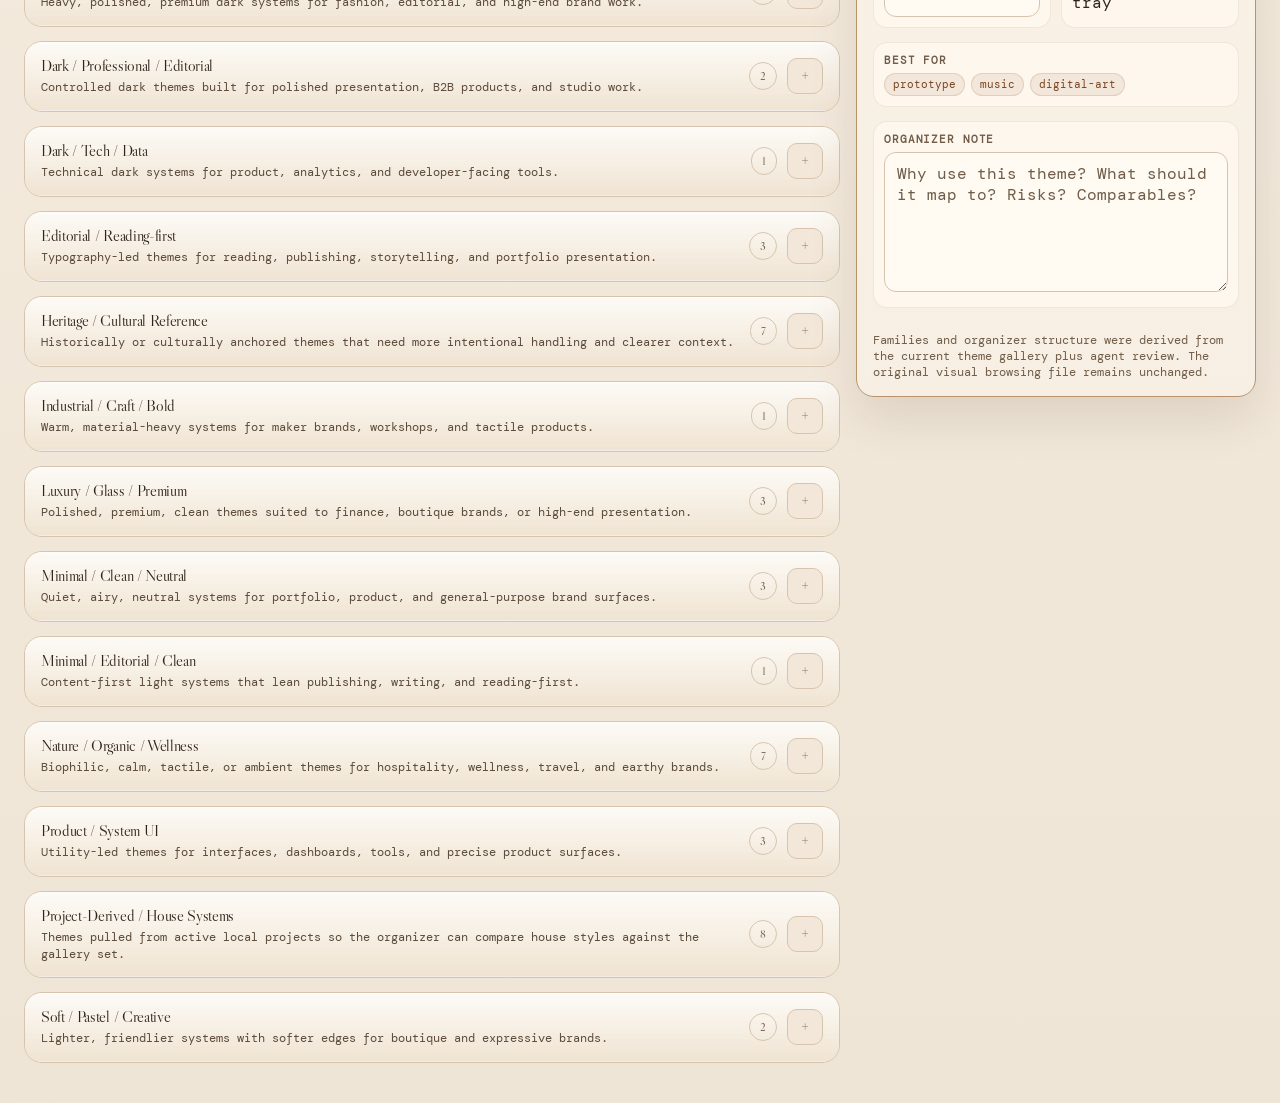
==== commit e1f9a462: "Make the whole family header the collapse control. The family name, description, count, and chevron " ====
--- a/index.html
+++ b/index.html
@@ -1,5 +1,5 @@
 <!DOCTYPE html>
-<html lang="en">
+<html lang="en" class="is-booting">
 <head>
 <meta charset="utf-8">
 <meta name="viewport" content="width=device-width, initial-scale=1">
@@ -8,6 +8,7 @@
 <link rel="preload" href="./fonts/dm-mono-400-normal.woff2" as="font" type="font/woff2" crossorigin>
 <link rel="preload" href="./fonts/libre-caslon-display-400-normal.woff2" as="font" type="font/woff2" crossorigin>
 <link rel="stylesheet" href="./fonts.css">
+<script>setTimeout(function(){document.documentElement.classList.remove('is-booting')},4000)</script>
 <style>
   @property --bg { syntax: "<color>"; inherits: true; initial-value: #efe5d6; }
   @property --bg-top { syntax: "<color>"; inherits: true; initial-value: #fbf5ed; }
@@ -28,6 +29,27 @@
   @property --surface-bg { syntax: "<color>"; inherits: true; initial-value: rgba(250, 243, 232, 0.96); }
   @property --control-bg { syntax: "<color>"; inherits: true; initial-value: rgba(255, 250, 242, 0.86); }
   @property --focus { syntax: "<color>"; inherits: true; initial-value: #b9703f; }
+  @property --accent-2 { syntax: "<color>"; inherits: true; initial-value: #5f7451; }
+  @property --accent-hover { syntax: "<color>"; inherits: true; initial-value: #814926; }
+  @property --focus-contrast { syntax: "<color>"; inherits: true; initial-value: #fffaf2; }
+  @property --toolbar-line { syntax: "<color>"; inherits: true; initial-value: rgba(74, 56, 34, 0.08); }
+  @property --chip-bg { syntax: "<color>"; inherits: true; initial-value: rgba(255, 250, 242, 0.78); }
+  @property --hairline { syntax: "<color>"; inherits: true; initial-value: rgba(110, 84, 50, 0.08); }
+  @property --tag-bg { syntax: "<color>"; inherits: true; initial-value: rgba(255, 250, 242, 0.82); }
+  @property --meta { syntax: "<color>"; inherits: true; initial-value: #784521; }
+  @property --meta-bg { syntax: "<color>"; inherits: true; initial-value: rgba(155, 93, 51, 0.1); }
+  @property --ok { syntax: "<color>"; inherits: true; initial-value: #41523a; }
+  @property --ok-bg { syntax: "<color>"; inherits: true; initial-value: rgba(95, 116, 81, 0.12); }
+  @property --warn-ink { syntax: "<color>"; inherits: true; initial-value: #81520b; }
+  @property --warn-bg { syntax: "<color>"; inherits: true; initial-value: rgba(185, 122, 29, 0.12); }
+  @property --danger-ink { syntax: "<color>"; inherits: true; initial-value: #8d3c2a; }
+  @property --danger-bg { syntax: "<color>"; inherits: true; initial-value: rgba(171, 75, 52, 0.1); }
+  @property --notice-ink { syntax: "<color>"; inherits: true; initial-value: #5c3d08; }
+  @property --notice-bg { syntax: "<color>"; inherits: true; initial-value: rgba(185, 122, 29, 0.16); }
+  @property --scrim { syntax: "<color>"; inherits: true; initial-value: rgba(47, 36, 25, 0.46); }
+  @property --compare-label-bg { syntax: "<color>"; inherits: true; initial-value: #f1e3d1; }
+  @property --compare-cell-bg { syntax: "<color>"; inherits: true; initial-value: rgba(255, 250, 242, 0.74); }
+  @property --detail-box-bg { syntax: "<color>"; inherits: true; initial-value: rgba(255, 250, 242, 0.72); }
   :root{
     --bg:#efe5d6;
     --canvas:#fffaf2;
@@ -49,6 +71,15 @@
     --danger:#ab4b34;
     --focus:#b9703f;
     --focus-contrast:#fffaf2;
+    --mi-press:80ms;
+    --mi-fast:120ms;
+    --mi-base:160ms;
+    --mi-theme:180ms;
+    --mi-shake:180ms;
+    --ease-out:cubic-bezier(0.2, 0, 0, 1);
+    --ease-press:cubic-bezier(0.3, 0, 0.5, 1);
+    --ease-snap:cubic-bezier(0.34, 1.3, 0.64, 1);
+    --press-scale:.97;
     --shadow-soft:0 12px 28px rgba(72,49,24,0.08);
     --shadow-panel:0 22px 48px rgba(72,49,24,0.12);
     --bg-glow:rgba(182,145,99,0.14);
@@ -97,10 +128,11 @@
   }
   @media (prefers-reduced-motion: no-preference){
     :root{
-      transition:--bg .18s ease,--bg-top .18s ease,--bg-glow .18s ease,--canvas .18s ease,--panel .18s ease,--panel-2 .18s ease,--soft .18s ease,--text .18s ease,--text-2 .18s ease,--muted .18s ease,--accent .18s ease,--accent-fill .18s ease,--on-accent .18s ease,--line .18s ease,--line-strong .18s ease,--toolbar-bg .18s ease,--surface-bg .18s ease,--control-bg .18s ease,--focus .18s ease;
+      transition:--bg var(--mi-theme) var(--ease-out),--bg-top var(--mi-theme) var(--ease-out),--bg-glow var(--mi-theme) var(--ease-out),--canvas var(--mi-theme) var(--ease-out),--panel var(--mi-theme) var(--ease-out),--panel-2 var(--mi-theme) var(--ease-out),--soft var(--mi-theme) var(--ease-out),--text var(--mi-theme) var(--ease-out),--text-2 var(--mi-theme) var(--ease-out),--muted var(--mi-theme) var(--ease-out),--accent var(--mi-theme) var(--ease-out),--accent-2 var(--mi-theme) var(--ease-out),--accent-fill var(--mi-theme) var(--ease-out),--accent-hover var(--mi-theme) var(--ease-out),--on-accent var(--mi-theme) var(--ease-out),--line var(--mi-theme) var(--ease-out),--line-strong var(--mi-theme) var(--ease-out),--toolbar-bg var(--mi-theme) var(--ease-out),--toolbar-line var(--mi-theme) var(--ease-out),--surface-bg var(--mi-theme) var(--ease-out),--control-bg var(--mi-theme) var(--ease-out),--chip-bg var(--mi-theme) var(--ease-out),--focus var(--mi-theme) var(--ease-out),--focus-contrast var(--mi-theme) var(--ease-out),--tag-bg var(--mi-theme) var(--ease-out),--meta var(--mi-theme) var(--ease-out),--meta-bg var(--mi-theme) var(--ease-out),--ok var(--mi-theme) var(--ease-out),--ok-bg var(--mi-theme) var(--ease-out),--warn-ink var(--mi-theme) var(--ease-out),--warn-bg var(--mi-theme) var(--ease-out),--danger-ink var(--mi-theme) var(--ease-out),--danger-bg var(--mi-theme) var(--ease-out),--notice-ink var(--mi-theme) var(--ease-out),--notice-bg var(--mi-theme) var(--ease-out),--scrim var(--mi-theme) var(--ease-out),--compare-label-bg var(--mi-theme) var(--ease-out),--compare-cell-bg var(--mi-theme) var(--ease-out),--detail-box-bg var(--mi-theme) var(--ease-out);
     }
   }
   *{box-sizing:border-box}
+  html.is-booting body{visibility:hidden}
   html,body{margin:0;padding:0;overflow-x:hidden;background:
     radial-gradient(circle at top left, var(--bg-glow), transparent 32%),
     linear-gradient(180deg,var(--bg-top) 0%, var(--bg) 100%);
@@ -127,9 +159,11 @@
     border-radius:12px;
     padding:10px 14px;
     text-decoration:none;
-    transition:background .15s,border-color .15s,transform .15s;
-  }
-  .link-btn:hover,.ghost-btn:hover,.primary-btn:hover,.icon-btn:hover{background:var(--panel-2);border-color:var(--line-strong)}
+    transition:transform var(--mi-press) var(--ease-press),background-color var(--mi-fast) var(--ease-out),border-color var(--mi-fast) var(--ease-out),color var(--mi-fast) var(--ease-out);
+  }
+  @media (hover:hover) and (pointer:fine){
+    .link-btn:hover,.ghost-btn:hover,.primary-btn:hover,.icon-btn:hover{background:var(--panel-2);border-color:var(--line-strong)}
+  }
   .primary-btn{background:var(--accent-fill);border-color:var(--accent-border);color:var(--on-accent)}
   .primary-btn:hover{background:var(--accent-hover);color:var(--on-accent)}
   .ghost-btn{background:transparent;color:var(--text-2)}
@@ -223,17 +257,56 @@
     box-shadow:inset 0 1px 0 var(--inset-highlight);
   }
   .group-header{
+    display:block;
+    padding:0;
+    background:var(--header-grad);
+    border-bottom:1px solid var(--hairline);
+  }
+  .group-header h2{margin:0;font-size:16px;font-weight:inherit;width:100%}
+  .group-header p{margin:4px 0 0;color:var(--text-2);font-size:12px}
+  .group-header:not(:has(.group-toggle)){
     display:flex;
     justify-content:space-between;
     gap:12px;
     align-items:center;
     padding:14px 16px;
-    background:var(--header-grad);
-    border-bottom:1px solid var(--hairline);
-  }
-  .group-header h2{margin:0;font-size:16px}
-  .group-header p{margin:4px 0 0;color:var(--text-2);font-size:12px}
+  }
   .group-toggle{
+    display:flex;
+    align-items:center;
+    justify-content:space-between;
+    gap:12px;
+    width:100%;
+    min-height:44px;
+    margin:0;
+    padding:14px 16px;
+    border:0;
+    border-radius:0;
+    background:transparent;
+    color:inherit;
+    text-align:left;
+    cursor:pointer;
+    font:inherit;
+  }
+  .group-toggle-copy{min-width:0}
+  .group-title{
+    display:block;
+    font-family:"Libre Caslon Display",Georgia,serif;
+    font-size:16px;
+    letter-spacing:-0.02em;
+    line-height:1.2;
+  }
+  .group-desc{
+    display:block;
+    margin-top:4px;
+    color:var(--text-2);
+    font-family:"DM Mono",ui-monospace,SFMono-Regular,Menlo,monospace;
+    font-size:12px;
+    font-weight:400;
+    line-height:1.4;
+  }
+  .group-toggle-meta{display:flex;align-items:center;gap:10px;flex:0 0 auto}
+  .group-chevron{
     display:inline-flex;
     align-items:center;
     justify-content:center;
@@ -246,6 +319,10 @@
     font-size:18px;
     line-height:1;
   }
+  .group-header .group-toggle:focus-visible{outline:2px solid var(--focus);outline-offset:-3px}
+  @media (hover:hover) and (pointer:fine){
+    .group-toggle:hover{background:color-mix(in srgb, var(--accent) 10%, transparent)}
+  }
   .group.collapsed .cards{display:none}
   .group.focus-hidden{display:none}
   .group-count{
@@ -266,9 +343,12 @@
     gap:10px;
     min-height:220px;
     box-shadow:var(--shadow-soft);
-    transition:border-color .15s,transform .15s,background .15s;
-  }
-  .card:hover{border-color:var(--line-strong);transform:translateY(-1px)}
+    transition:transform var(--mi-press) var(--ease-press),border-color var(--mi-fast) var(--ease-out),background-color var(--mi-fast) var(--ease-out),box-shadow var(--mi-base) var(--ease-out);
+  }
+  @media (hover:hover) and (pointer:fine){
+    .card:hover{border-color:var(--line-strong);transform:translateY(-1px)}
+  }
+  .card:active{transform:scale(.99)}
   .card.active{outline:none;border-color:var(--accent);box-shadow:0 0 0 1px var(--active-ring),var(--shadow-soft)}
   .card-top{display:flex;justify-content:space-between;gap:10px;align-items:flex-start}
   .code{font-size:11px;color:var(--muted);font-family:ui-monospace,SFMono-Regular,Menlo,monospace}
@@ -811,9 +891,43 @@
     .detail-grid{grid-template-columns:1fr}
     .cards{grid-template-columns:1fr}
   }
+  .ghost-btn,.primary-btn,.link-btn,.icon-btn,.action-row button,.more-menu button,.preset-row button,.group-toggle,.preview-tip-actions button{
+    transition:transform var(--mi-press) var(--ease-press),background-color var(--mi-fast) var(--ease-out),border-color var(--mi-fast) var(--ease-out),color var(--mi-fast) var(--ease-out);
+  }
+  :is(.ghost-btn,.link-btn,.icon-btn,.action-row button,.more-menu button,.preset-row button,.group-toggle,.preview-tip-actions button):active{
+    transform:scale(var(--press-scale));
+    background-color:color-mix(in srgb, var(--accent) 10%, var(--control-bg));
+  }
+  .primary-btn:active,.page-theme-reset.is-active:active{transform:scale(var(--press-scale));background:var(--accent-hover)}
+  .action-row button:active{transform:scale(.96)}
+  .group-toggle:active{transform:scale(var(--press-scale))}
+  @keyframes mi-pop{50%{transform:scale(1.06)}}
+  @keyframes mi-flash{from{background-color:var(--ok-bg)}}
+  @keyframes mi-shake{20%{transform:translateX(-3px)}40%{transform:translateX(3px)}60%{transform:translateX(-2px)}80%{transform:translateX(1px)}}
+  @keyframes mi-in{from{opacity:0;transform:translateY(-4px) scale(.98)}}
+  .is-confirmed{background-color:var(--ok-bg);animation:mi-flash var(--mi-base) var(--ease-out)}
+  .status-pill.is-confirmed{animation:mi-pop 140ms var(--ease-snap)}
+  .is-error{animation:mi-shake var(--mi-shake) var(--ease-out);outline:2px solid var(--danger);outline-offset:2px}
+  .empty.is-unmatched{border-color:var(--warn-line)}
+  .more-menu:not([hidden]){animation:mi-in var(--mi-fast) var(--ease-out);transform-origin:top right}
+  .help-dialog{animation:mi-in var(--mi-base) var(--ease-out)}
+  .toast{
+    position:fixed;left:50%;bottom:18px;transform:translateX(-50%);z-index:60;
+    max-width:min(420px, calc(100% - 24px));
+    padding:10px 14px;border-radius:999px;
+    background:var(--ok-bg);color:var(--ok);border:1px solid var(--ok-line);
+    box-shadow:var(--shadow-panel);font-size:13px;
+  }
+  .toast.is-error{background:var(--danger-bg);color:var(--danger-ink);border-color:var(--danger-line)}
+  .toast[hidden]{display:none}
+  @media (hover:none){
+    .card:hover{transform:none}
+  }
   @media (prefers-reduced-motion: reduce){
-    :root{transition:none}
+    :root{--press-scale:1;transition:none}
     *,*::before,*::after{transition:none !important;animation:none !important}
+    .is-error{outline:2px solid var(--danger);outline-offset:2px}
+    .is-confirmed{background-color:var(--ok-bg)}
   }
 </style>
 </head>
@@ -934,11 +1048,12 @@
   </div>
 </div>
 <p id="pageThemeLive" class="visually-hidden" role="status"></p>
+<div id="toast" class="toast" role="status" hidden></div>
 
 <script type="module">
 let THEME_TOKENS = {};
 try {
-  const tokenResponse = await fetch(new URL('./data/theme-tokens.json', import.meta.url));
+  const tokenResponse = await fetch(new URL('./data/theme-tokens.json', import.meta.url), { signal: AbortSignal.timeout(2500) });
   if (tokenResponse.ok) {
     const tokenData = await tokenResponse.json();
     if (tokenData && typeof tokenData === 'object' && !Array.isArray(tokenData)) THEME_TOKENS = tokenData;
@@ -1030,12 +1145,16 @@
   'Classic / Luxury / Heritage':'Traditional high-trust light systems for heritage, legal, finance, and formal brands.'
 };
 
+const RECORD_STATUSES = new Set(['unreviewed', 'shortlist', 'maybe', 'archive']);
+const RECORD_FITS = new Set(['', 'strong', 'possible', 'stretch']);
+const VIEW_MODES = new Set(['selection', 'gallery', 'focus']);
+const SORTS = new Set(['family', 'name', 'mood', 'style', 'color', 'status']);
 const state = loadState();
 let selectedId = state.selectedId || 't27';
 state.ui = state.ui && typeof state.ui === 'object' ? state.ui : {};
 let groupMode = typeof state.ui.groupMode === 'boolean' ? state.ui.groupMode : true;
 let shortlistOnly = typeof state.ui.shortlistOnly === 'boolean' ? state.ui.shortlistOnly : false;
-let viewMode = state.ui.viewMode || 'selection';
+let viewMode = state.ui.viewMode === 'gallery' || state.ui.viewMode === 'focus' ? state.ui.viewMode : 'selection';
 let previewScheme = state.ui.previewScheme || 'theme';
 let pageThemeId = typeof state.pageThemeId === 'string' ? state.pageThemeId : '';
 let historyMode = 'replace';
@@ -1066,24 +1185,129 @@
 const workspacePanelEl = document.getElementById('workspacePanel');
 const viewModeToggleEl = document.getElementById('viewModeToggle');
 
+function readStorage(key) {
+  try {
+    return localStorage.getItem(key);
+  } catch {
+    return null;
+  }
+}
+
+function writeStorage(key, value) {
+  try {
+    localStorage.setItem(key, value);
+    return true;
+  } catch {
+    return false;
+  }
+}
+
+function cleanText(value, max) {
+  return typeof value === 'string' ? value.slice(0, max) : '';
+}
+
+function knownThemeId(id) {
+  return typeof id === 'string' && THEME_DATA.some(theme => theme.id === id);
+}
+
+function cleanRecord(raw) {
+  if (!raw || typeof raw !== 'object' || Array.isArray(raw)) return null;
+  return {
+    status: RECORD_STATUSES.has(raw.status) ? raw.status : 'unreviewed',
+    note: cleanText(raw.note, 2000),
+    project: cleanText(raw.project, 200),
+    fit: RECORD_FITS.has(raw.fit) ? raw.fit : '',
+    selected: !!raw.selected
+  };
+}
+
+function cleanPreviewCopy(raw) {
+  const copy = {};
+  if (!raw || typeof raw !== 'object' || Array.isArray(raw)) return copy;
+  for (const theme of THEME_DATA) {
+    const item = raw[theme.id];
+    if (!item || typeof item !== 'object' || Array.isArray(item)) continue;
+    const next = {};
+    if (typeof item.headline === 'string') next.headline = item.headline.slice(0, 240);
+    if (typeof item.subtitle === 'string') next.subtitle = item.subtitle.slice(0, 240);
+    if (typeof item.body === 'string') next.body = item.body.slice(0, 2000);
+    if (Object.keys(next).length) copy[theme.id] = next;
+  }
+  return copy;
+}
+
+function cleanCompareIds(raw) {
+  const slots = [null, null, null, null];
+  if (Array.isArray(raw)) {
+    raw.slice(0, 4).forEach((id, index) => {
+      if (knownThemeId(id) && !slots.includes(id)) slots[index] = id;
+    });
+  }
+  while (slots.length && slots[slots.length - 1] == null) slots.pop();
+  return slots;
+}
+
+function sanitizeState(raw) {
+  const source = raw && typeof raw === 'object' && !Array.isArray(raw) ? raw : {};
+  const next = {};
+  for (const theme of THEME_DATA) {
+    if (!Object.prototype.hasOwnProperty.call(source, theme.id)) continue;
+    const record = cleanRecord(source[theme.id]);
+    if (!record) continue;
+    if (record.status === 'unreviewed' && !record.note && !record.project && !record.fit) continue;
+    next[theme.id] = record;
+  }
+  next.compareIds = cleanCompareIds(source.compareIds);
+  const families = source.collapsedFamilies;
+  next.collapsedFamilies = {};
+  if (families && typeof families === 'object' && !Array.isArray(families)) {
+    for (const [key, value] of Object.entries(families)) {
+      if (typeof key === 'string' && typeof value === 'boolean') next.collapsedFamilies[key] = value;
+    }
+  }
+  next.previewCopy = cleanPreviewCopy(source.previewCopy);
+  const ui = source.ui && typeof source.ui === 'object' && !Array.isArray(source.ui) ? source.ui : {};
+  next.ui = {
+    groupMode: typeof ui.groupMode === 'boolean' ? ui.groupMode : true,
+    shortlistOnly: typeof ui.shortlistOnly === 'boolean' ? ui.shortlistOnly : false,
+    viewMode: VIEW_MODES.has(ui.viewMode) ? ui.viewMode : 'selection',
+    previewScheme: ui.previewScheme === 'light' || ui.previewScheme === 'dark' ? ui.previewScheme : 'theme',
+    previewHintDismissed: !!ui.previewHintDismissed
+  };
+  const filters = source.filters && typeof source.filters === 'object' && !Array.isArray(source.filters) ? source.filters : {};
+  next.filters = {
+    q: cleanText(filters.q, 200),
+    family: cleanText(filters.family, 160),
+    mood: cleanText(filters.mood, 40),
+    status: RECORD_STATUSES.has(filters.status) ? filters.status : '',
+    sort: SORTS.has(filters.sort) ? filters.sort : 'family',
+    shortlist: !!filters.shortlist
+  };
+  next.selectedId = knownThemeId(source.selectedId) ? source.selectedId : 't27';
+  next.pageThemeId = knownThemeId(source.pageThemeId) ? source.pageThemeId : '';
+  return next;
+}
+
 function loadState() {
   try {
-    return JSON.parse(localStorage.getItem(STORAGE_KEY) || '{}');
+    const parsed = JSON.parse(readStorage(STORAGE_KEY) || '{}');
+    return sanitizeState(parsed);
   } catch {
-    return {};
+    return sanitizeState({});
   }
 }
 
 function persistState() {
   state.ui = {
-    groupMode,
-    shortlistOnly,
-    viewMode,
-    previewScheme,
+    groupMode: !!groupMode,
+    shortlistOnly: !!shortlistOnly,
+    viewMode: VIEW_MODES.has(viewMode) ? viewMode : 'selection',
+    previewScheme: previewScheme === 'light' || previewScheme === 'dark' ? previewScheme : 'theme',
     previewHintDismissed: !!state.ui.previewHintDismissed
   };
   state.filters = currentFilters();
-  localStorage.setItem(STORAGE_KEY, JSON.stringify(state));
+  state.compareIds = cleanCompareIds(state.compareIds);
+  writeStorage(STORAGE_KEY, JSON.stringify(state));
   if (!applyingHistory) writeFiltersToUrl(historyMode);
   historyMode = 'replace';
 }
@@ -1165,46 +1389,60 @@
 }
 
 function getRecord(theme) {
-  return state[theme.id] || { status:'unreviewed', note:'', project:'', fit:'', selected:false };
+  return cleanRecord(state[theme.id]) || { status:'unreviewed', note:'', project:'', fit:'', selected:false };
 }
 
 function setRecord(themeId, patch) {
-  state[themeId] = { ...getRecord({ id: themeId }), ...patch };
+  if (!knownThemeId(themeId)) return;
+  const next = cleanRecord({ ...getRecord({ id: themeId }), ...(patch && typeof patch === 'object' ? patch : {}) });
+  state[themeId] = next;
   state.selectedId = selectedId;
   persistState();
 }
 
 function getCompareThemes() {
-  return state.compareIds
+  return cleanCompareIds(state.compareIds)
+    .filter(Boolean)
     .map(id => THEME_DATA.find(theme => theme.id === id))
     .filter(Boolean);
 }
 
+function compareColumns() {
+  return cleanCompareIds(state.compareIds).map(id => id ? THEME_DATA.find(theme => theme.id === id) || null : null);
+}
+
 function toggleCompare(themeId) {
-  const ids = new Set(state.compareIds);
-  if (ids.has(themeId)) {
-    ids.delete(themeId);
-  } else if (ids.size >= 4) {
+  if (!knownThemeId(themeId)) return false;
+  const slots = [null, null, null, null];
+  cleanCompareIds(state.compareIds).forEach((id, index) => { slots[index] = id; });
+  const existing = slots.indexOf(themeId);
+  if (existing >= 0) slots[existing] = null;
+  else if (slots.filter(Boolean).length >= 4) {
     showCompareNotice('Compare holds 4 themes. Remove one before adding a fifth.');
     return false;
   } else {
-    ids.add(themeId);
-  }
-  state.compareIds = [...ids];
+    slots[slots.indexOf(null)] = themeId;
+  }
+  state.compareIds = slots;
   persistState();
   return true;
 }
 
 function assignCompareSlot(themeId, index) {
-  const next = state.compareIds.filter(id => id !== themeId);
-  if (index < next.length) next.splice(index, 1, themeId);
-  else if (next.length < 4) next.push(themeId);
-  else {
-    showCompareNotice('Compare holds 4 themes. Remove one before adding a fifth.');
-    return false;
-  }
-  state.compareIds = next.slice(0, 4);
+  if (!knownThemeId(themeId) || index < 0 || index > 3) return false;
+  const slots = [null, null, null, null];
+  cleanCompareIds(state.compareIds).forEach((id, slot) => {
+    if (id !== themeId) slots[slot] = id;
+  });
+  const displaced = slots[index];
+  slots[index] = themeId;
+  state.compareIds = slots;
   persistState();
+  if (displaced) {
+    const name = THEME_DATA.find(theme => theme.id === displaced)?.name || 'That theme';
+    showCompareNotice(`${name} left slot ${index + 1}.`);
+    return 'evicted';
+  }
   return true;
 }
 
@@ -1298,7 +1536,7 @@
 }
 
 function hexColor(value) {
-  return typeof value === 'string' && /^#[0-9a-f]{6}$/.test(value);
+  return typeof value === 'string' && /^#[0-9a-fA-F]{6}$/.test(value);
 }
 
 function realTokenEntry(theme) {
@@ -1343,7 +1581,29 @@
 }
 
 function getPreviewCopy(theme) {
-  return { ...defaultPreviewCopy(theme), ...(state.previewCopy[theme.id] || {}) };
+  const base = defaultPreviewCopy(theme);
+  const extra = state.previewCopy && state.previewCopy[theme.id];
+  if (!extra || typeof extra !== 'object' || Array.isArray(extra)) return base;
+  return {
+    headline: typeof extra.headline === 'string' ? extra.headline : base.headline,
+    subtitle: typeof extra.subtitle === 'string' ? extra.subtitle : base.subtitle,
+    body: typeof extra.body === 'string' ? extra.body : base.body
+  };
+}
+
+function paintPreviewCopy(theme) {
+  const copy = getPreviewCopy(theme);
+  const large = detailEl.querySelector('.preview-large');
+  if (large) {
+    const title = large.querySelector('.preview-title');
+    const subtitle = large.querySelector('.preview-subtitle');
+    const body = large.querySelector('.preview-copy p');
+    if (title) title.textContent = copy.headline;
+    if (subtitle) subtitle.textContent = copy.subtitle;
+    if (body) body.textContent = copy.body;
+  }
+  const cardTitle = document.querySelector(`#groups .card[data-theme-id="${CSS.escape(theme.id)}"] .preview-title`);
+  if (cardTitle) cardTitle.textContent = copy.headline;
 }
 
 function setPreviewCopy(themeId, patch) {
@@ -1748,16 +2008,54 @@
   return `// ${theme.name} (${theme.code})\nmodule.exports = {\n  theme: {\n    extend: {\n      colors: {\n${lines}\n      }\n    }\n  }\n};\n`;
 }
 
+function showToast(message, kind = 'ok') {
+  const toast = document.getElementById('toast');
+  if (!toast) return;
+  toast.hidden = false;
+  toast.textContent = message;
+  toast.classList.toggle('is-error', kind === 'error');
+  toast.classList.toggle('is-confirmed', kind !== 'error');
+  clearTimeout(showToast.timer);
+  showToast.timer = setTimeout(() => { toast.hidden = true; }, 1400);
+}
+
+function feedback(selector, cls = 'is-confirmed', ms = 180) {
+  requestAnimationFrame(() => {
+    document.querySelectorAll(selector).forEach(el => {
+      el.classList.remove(cls);
+      void el.offsetWidth;
+      el.classList.add(cls);
+      setTimeout(() => el.classList.remove(cls), ms);
+    });
+  });
+}
+
 async function copyText(text, button, label) {
   try {
     await navigator.clipboard.writeText(text);
     if (button) {
-      button.textContent = 'Copied';
-      setTimeout(() => { button.textContent = label; }, 1200);
+      button.textContent = 'Copied ✓';
+      button.classList.add('is-confirmed');
+      setTimeout(() => {
+        button.textContent = label;
+        button.classList.remove('is-confirmed');
+      }, 1200);
+    } else {
+      showToast('Copied ✓');
     }
   } catch {
+    if (button) feedbackElement(button);
+    showToast('Clipboard blocked', 'error');
     window.prompt('Copy text', text);
   }
+}
+
+function feedbackElement(el) {
+  if (!el) return;
+  el.classList.remove('is-error');
+  void el.offsetWidth;
+  el.classList.add('is-error');
+  setTimeout(() => el.classList.remove('is-error'), 180);
 }
 
 function typeProfile(theme) {
@@ -1846,7 +2144,7 @@
         <div class="preview-top">
           <div class="preview-brand">
             <span class="preview-logo" style="background:${t.accent}"></span>
-              <span>${theme.family}</span>
+              <span>${escapeHtml(theme.family)}</span>
           </div>
           <span class="preview-chip" style="background:${t.surface};color:${t.text};border-color:${t.border}">${primaryStyle(theme) || 'mixed'}</span>
         </div>
@@ -1868,9 +2166,9 @@
           <div class="specimen-lg" style="color:${bodyColor};font-family:${t.displayFont};font-weight:${Math.max(600, t.displayWeight - 50)};letter-spacing:${t.displaySpacing}">Readable hierarchy with a strong display voice</div>
           <div class="specimen-md" style="color:${bodyColor};font-family:${t.bodyFont};font-weight:${t.bodyWeight};letter-spacing:${t.bodySpacing}">The quick brown fox jumps over the lazy dog. 0123456789. Use this section to judge letterforms, spacing, body readability, and whether the theme feels editorial, product-like, luxurious, or experimental.</div>
         </div>
-        <div class="preview-font-note" style="color:${bodyColor}">${t.note}</div>
+        <div class="preview-font-note" style="color:${bodyColor}">${escapeHtml(t.note)}</div>
         <div class="preview-card" style="background:${t.surface};color:${t.text};border-color:${t.accentAlt}">
-          Sample card · ${theme.family}
+          Sample card · ${escapeHtml(theme.family)}
         </div>
         ${t.realTokens ? `<div class="swatch-hex" style="color:${t.text}">${t.background} · ${t.surface} · ${t.text} · ${t.accent} · ${t.muted} · ${t.accentAlt}</div>` : ''}
       </div>
@@ -1883,7 +2181,7 @@
         <div class="preview-top">
           <div class="preview-brand">
             <span class="preview-logo" style="background:${t.accent}"></span>
-            <span>${theme.name}</span>
+            <span>${escapeHtml(theme.name)}</span>
           </div>
           <span class="preview-chip" style="background:${t.surface};color:${t.text};border-color:${t.border}">${primaryStyle(theme) || 'mixed'}</span>
         </div>
@@ -1894,7 +2192,7 @@
           <span class="preview-btn" style="background:${t.surface};color:${t.text};border-color:${t.accentAlt}">Secondary</span>
         </div>
         <div class="preview-card" style="background:${t.surface};color:${t.text};border-color:${t.accentAlt}">
-          Sample card · ${theme.family}
+          Sample card · ${escapeHtml(theme.family)}
         </div>
         ${t.realTokens ? `<div class="swatch-hex" style="color:${t.text}">${t.background} · ${t.surface} · ${t.text} · ${t.accent}</div>` : ''}
       </div>
@@ -1959,7 +2257,7 @@
 function renderJumpNav(themes) {
   const families = [...new Set(themes.map(theme => theme.family))];
   jumpNavEl.innerHTML = families.map(family => `
-    <a href="#family-${slugify(family)}">${family}</a>
+    <a href="#family-${slugify(family)}">${escapeHtml(family)}</a>
   `).join('');
 }
 
@@ -1982,11 +2280,12 @@
         : `<div class="workspace-empty">No shortlisted themes yet. Mark any theme as shortlist and it will surface here automatically.</div>`}
     </div>
   `;
+  bindCardActions(workspacePanelEl);
 }
 
 function renderCompare() {
-  const themes = getCompareThemes();
-  if (!themes.length) {
+  const themes = compareColumns();
+  if (!themes.some(Boolean)) {
     comparePanelEl.hidden = true;
     comparePanelEl.innerHTML = '';
     return;
@@ -1995,20 +2294,23 @@
     ['Theme', theme => `
       <div class="compare-theme">
         <div>
-          <div class="code">${theme.code}</div>
-          <strong>${theme.name}</strong>
+          <div class="code">${escapeHtml(theme.code)}</div>
+          <strong>${escapeHtml(theme.name)}</strong>
         </div>
         <button type="button" data-remove-compare="${theme.id}">Remove</button>
       </div>
     `],
     ['Preview', theme => `<div class="compare-preview-cell">${previewMarkup(theme)}</div>`],
-    ['Family', theme => theme.family],
-    ['Description', theme => theme.description],
+    ['Family', theme => escapeHtml(theme.family)],
+    ['Description', theme => escapeHtml(theme.description)],
     ['Primary Mood', theme => primaryMood(theme) || 'n/a'],
     ['Primary Style', theme => primaryStyle(theme) || 'n/a'],
     ['Primary Color', theme => primaryColor(theme) || 'n/a'],
-    ['Best For', theme => theme.bestFor.map(item => `<span class="meta-pill">${item}</span>`).join('')],
-    ['Status', theme => `<span class="status-pill status-${getRecord(theme).status}">${labelize(getRecord(theme).status)}</span>`],
+    ['Best For', theme => theme.bestFor.map(item => `<span class="meta-pill">${escapeHtml(item)}</span>`).join('')],
+    ['Status', theme => {
+      const status = getRecord(theme).status;
+      return `<span class="status-pill status-${status}">${labelize(status)}</span>`;
+    }],
     ['Project', theme => escapeHtml(getRecord(theme).project || '—')],
     ['Fit', theme => escapeHtml(getRecord(theme).fit || '—')],
     ['Note', theme => escapeHtml(getRecord(theme).note || '—')]
@@ -2027,7 +2329,7 @@
     <div class="compare-grid" style="--compare-count:${themes.length}">
       ${rows.map(([label, renderValue]) => `
         <div class="compare-label">${label}</div>
-        ${themes.map(theme => `<div class="compare-cell">${renderValue(theme)}</div>`).join('')}
+        ${themes.map(theme => `<div class="compare-cell">${theme ? renderValue(theme) : '—'}</div>`).join('')}
       `).join('')}
     </div>
   `;
@@ -2052,7 +2354,7 @@
   const record = getRecord(theme);
   detailEl.innerHTML = `
     <div>
-      <div class="code">${theme.code}</div>
+      <div class="code">${escapeHtml(theme.code)}</div>
       <h3>${escapeHtml(theme.name)}</h3>
       <p>${escapeHtml(theme.description)}</p>
     </div>
@@ -2066,7 +2368,7 @@
       <button id="detailShortlist" class="ghost-btn" type="button">${record.status === 'shortlist' ? 'Unshortlist' : 'Mark Shortlist'}</button>
       <button id="detailMaybe" class="ghost-btn" type="button">Maybe</button>
       <button id="detailArchive" class="ghost-btn" type="button">Archive</button>
-      <button id="detailCompare" class="ghost-btn" type="button">${state.compareIds.includes(theme.id) ? 'Remove From Compare' : 'Add To Compare'}</button>
+      <button id="detailCompare" class="ghost-btn" type="button">${cleanCompareIds(state.compareIds).includes(theme.id) ? 'Remove From Compare' : 'Add To Compare'}</button>
     </div>
     <div class="swatch-row">${paletteSwatches(theme)}</div>
     <div class="detail-actions">
@@ -2110,7 +2412,7 @@
         </div>
       </div>
     </div>
-    <div class="mini-list">${theme.tags.map(tag => `<span class="tag">${tag}</span>`).join('')}</div>
+    <div class="mini-list">${theme.tags.map(tag => `<span class="tag">${escapeHtml(tag)}</span>`).join('')}</div>
     <div class="detail-grid">
       <div class="detail-box">
         <span class="field-label">Family</span>
@@ -2141,7 +2443,7 @@
     </div>
     <div class="detail-box">
       <span class="field-label">Best For</span>
-      <div class="mini-list">${theme.bestFor.map(item => `<span class="meta-pill">${item}</span>`).join('')}</div>
+      <div class="mini-list">${theme.bestFor.map(item => `<span class="meta-pill">${escapeHtml(item)}</span>`).join('')}</div>
     </div>
     <div class="detail-box">
       <label for="detailNote">Organizer Note</label>
@@ -2158,44 +2460,31 @@
   });
   detailEl.querySelector('#previewHeadline').addEventListener('input', (event) => {
     setPreviewCopy(theme.id, { headline: event.target.value });
-    rerenderPreservingInput('previewHeadline');
+    paintPreviewCopy(theme);
   });
   detailEl.querySelector('#previewSubtitle').addEventListener('input', (event) => {
     setPreviewCopy(theme.id, { subtitle: event.target.value });
-    rerenderPreservingInput('previewSubtitle');
+    paintPreviewCopy(theme);
   });
   detailEl.querySelector('#previewBody').addEventListener('input', (event) => {
     setPreviewCopy(theme.id, { body: event.target.value });
-    rerenderPreservingInput('previewBody');
+    paintPreviewCopy(theme);
   });
-  detailEl.querySelector('#presetDefault').addEventListener('click', () => {
-    setPreviewCopy(theme.id, previewPreset(theme, record, 'default'));
+  const applyPreset = (mode) => {
+    setPreviewCopy(theme.id, previewPreset(theme, getRecord(theme), mode));
     render();
-  });
-  detailEl.querySelector('#presetPitch').addEventListener('click', () => {
-    setPreviewCopy(theme.id, previewPreset(theme, record, 'pitch'));
-    render();
-  });
-  detailEl.querySelector('#presetPortfolio').addEventListener('click', () => {
-    setPreviewCopy(theme.id, previewPreset(theme, record, 'portfolio'));
-    render();
-  });
-  detailEl.querySelector('#presetProduct').addEventListener('click', () => {
-    setPreviewCopy(theme.id, previewPreset(theme, record, 'product'));
-    render();
-  });
+    feedback('.preview-large', 'is-confirmed');
+  };
+  detailEl.querySelector('#presetDefault').addEventListener('click', () => applyPreset('default'));
+  detailEl.querySelector('#presetPitch').addEventListener('click', () => applyPreset('pitch'));
+  detailEl.querySelector('#presetPortfolio').addEventListener('click', () => applyPreset('portfolio'));
+  detailEl.querySelector('#presetProduct').addEventListener('click', () => applyPreset('product'));
   detailEl.querySelector('#resetPreviewCopy').addEventListener('click', () => {
     resetPreviewCopy(theme.id);
     render();
   });
-  detailEl.querySelector('#previewTipPitch')?.addEventListener('click', () => {
-    setPreviewCopy(theme.id, previewPreset(theme, record, 'pitch'));
-    render();
-  });
-  detailEl.querySelector('#previewTipProduct')?.addEventListener('click', () => {
-    setPreviewCopy(theme.id, previewPreset(theme, record, 'product'));
-    render();
-  });
+  detailEl.querySelector('#previewTipPitch')?.addEventListener('click', () => applyPreset('pitch'));
+  detailEl.querySelector('#previewTipProduct')?.addEventListener('click', () => applyPreset('product'));
   detailEl.querySelector('#dismissPreviewTip')?.addEventListener('click', () => {
     state.ui.previewHintDismissed = true;
     persistState();
@@ -2210,8 +2499,12 @@
     renderCompare();
   });
   detailEl.querySelector('#detailCompare').addEventListener('click', () => {
-    toggleCompare(theme.id);
+    const added = toggleCompare(theme.id);
     render();
+    if (!added) {
+      feedback('#detailCompare', 'is-error');
+      feedback('#compareNotice', 'is-error');
+    }
   });
   detailEl.querySelector('#detailShortlist').addEventListener('click', () => {
     setRecord(theme.id, { status: record.status === 'shortlist' ? 'unreviewed' : 'shortlist' });
@@ -2235,7 +2528,7 @@
 }
 
 function labelize(value) {
-  return value.replace(/_/g, ' ').replace(/\b\w/g, ch => ch.toUpperCase());
+  return String(value ?? '').replace(/_/g, ' ').replace(/\b\w/g, ch => ch.toUpperCase());
 }
 
 function slugify(value) {
@@ -2243,7 +2536,7 @@
 }
 
 function escapeHtml(value) {
-  return value
+  return String(value ?? '')
     .replaceAll('&', '&amp;')
     .replaceAll('<', '&lt;')
     .replaceAll('>', '&gt;');
@@ -2256,33 +2549,34 @@
 function themeCard(theme, options = {}) {
   const record = getRecord(theme);
   const isActive = selectedId === theme.id;
-  const statusClass = `status-${record.status}`;
+  const status = RECORD_STATUSES.has(record.status) ? record.status : 'unreviewed';
   const showPreview = options.preview !== false;
   const tabIndex = options.roving === false ? -1 : (isActive ? 0 : -1);
+  const inCompare = cleanCompareIds(state.compareIds).includes(theme.id);
   return `
-    <article class="card ${isActive ? 'active' : ''}" data-theme-id="${theme.id}" tabindex="${tabIndex}">
+    <article class="card ${isActive ? 'active' : ''}" data-theme-id="${escapeAttr(theme.id)}" tabindex="${tabIndex}">
       <div class="card-top">
         <div>
-          <div class="code">${theme.code}</div>
-          <div class="name">${theme.name}</div>
+          <div class="code">${escapeHtml(theme.code)}</div>
+          <div class="name">${escapeHtml(theme.name)}</div>
         </div>
-        <span class="status-pill ${statusClass}">${labelize(record.status)}</span>
+        <span class="status-pill status-${status}">${labelize(status)}</span>
       </div>
-      <div class="desc">${theme.description}</div>
+      <div class="desc">${escapeHtml(theme.description)}</div>
       ${showPreview ? previewMarkup(theme) : ''}
       ${theme.repo ? `<a href="${escapeAttr(theme.repo)}" target="_blank" rel="noreferrer noopener">Repository</a>` : ''}
       <div class="swatch-row">${paletteSwatches(theme)}</div>
       <div class="meta-row">
-        <span class="meta-pill">${theme.family}</span>
-        <span class="meta-pill">${primaryStyle(theme) || 'mixed'}</span>
+        <span class="meta-pill">${escapeHtml(theme.family)}</span>
+        <span class="meta-pill">${escapeHtml(primaryStyle(theme) || 'mixed')}</span>
       </div>
-      <div class="tag-row">${theme.tags.map(tag => `<span class="tag">${tag}</span>`).join('')}</div>
-      ${record.note ? `<div class="desc">Note: ${escapeHtml(record.note).slice(0, 120)}</div>` : ''}
+      <div class="tag-row">${theme.tags.map(tag => `<span class="tag">${escapeHtml(tag)}</span>`).join('')}</div>
+      ${record.note ? `<div class="desc">Note: ${escapeHtml(record.note.slice(0, 120))}</div>` : ''}
       <div class="action-row">
         <button type="button" data-action="select">${isActive ? 'Selected' : 'Inspect'}</button>
-        <button type="button" data-action="shortlist" class="${record.status === 'shortlist' ? 'shortlisted' : 'secondary'}">${record.status === 'shortlist' ? 'Shortlisted' : 'Shortlist'}</button>
+        <button type="button" data-action="shortlist" class="${status === 'shortlist' ? 'shortlisted' : 'secondary'}">${status === 'shortlist' ? 'Shortlisted' : 'Shortlist'}</button>
         <button type="button" data-action="maybe" class="secondary">Maybe</button>
-        <button type="button" data-action="compare" class="secondary">${state.compareIds.includes(theme.id) ? 'In Compare' : 'Compare'}</button>
+        <button type="button" data-action="compare" class="secondary">${inCompare ? 'In Compare' : 'Compare'}</button>
       </div>
     </article>
   `;
@@ -2290,7 +2584,7 @@
 
 function renderCards(themes) {
   if (!themes.length) {
-    groupsEl.innerHTML = '<div class="empty">No themes match this view. Try clearing a filter or switching out of shortlist mode.</div>';
+    groupsEl.innerHTML = '<div class="empty is-unmatched">No themes match this view. Try clearing a filter or switching out of shortlist mode.</div>';
     return;
   }
 
@@ -2308,16 +2602,20 @@
   groupsEl.innerHTML = Object.entries(grouped).map(([family, familyThemes]) => `
     <section id="family-${slugify(family)}" class="group ${state.collapsedFamilies[family] ? 'collapsed' : ''} ${viewMode === 'focus' && !familyThemes.some(theme => theme.id === selectedId) ? 'focus-hidden' : ''}" data-family="${escapeAttr(family)}">
       <div class="group-header">
-        <div>
-          <h2>${family}</h2>
-          <p>${groupDescriptions[family] || 'Theme family'}</p>
-        </div>
-        <div style="display:flex;align-items:center;gap:10px">
-          <div class="group-count">${familyThemes.length}</div>
-          <button type="button" class="group-toggle" data-toggle-family="${escapeAttr(family)}" aria-label="${state.collapsedFamilies[family] ? 'Expand' : 'Collapse'} ${escapeAttr(family)}">${state.collapsedFamilies[family] ? '+' : '−'}</button>
-        </div>
+        <h2>
+          <button type="button" class="group-toggle" data-toggle-family="${escapeAttr(family)}" aria-expanded="${state.collapsedFamilies[family] ? 'false' : 'true'}" aria-controls="family-${slugify(family)}-cards">
+            <span class="group-toggle-copy">
+              <span class="group-title">${escapeHtml(family)}</span>
+              <span class="group-desc">${escapeHtml(groupDescriptions[family] || 'Theme family')}</span>
+            </span>
+            <span class="group-toggle-meta">
+              <span class="group-count">${familyThemes.length}</span>
+              <span class="group-chevron" aria-hidden="true">${state.collapsedFamilies[family] ? '+' : '−'}</span>
+            </span>
+          </button>
+        </h2>
       </div>
-      <div class="cards">${familyThemes.map(theme => themeCard(theme, { preview: !state.collapsedFamilies[family] })).join('')}</div>
+      <div class="cards" id="family-${slugify(family)}-cards">${familyThemes.map(theme => themeCard(theme, { preview: !state.collapsedFamilies[family] })).join('')}</div>
     </section>
   `).join('');
   bindCardActions();
@@ -2332,26 +2630,33 @@
   });
 }
 
-function bindCardActions() {
-  groupsEl.querySelectorAll('.card').forEach(card => {
+function bindCardActions(root = groupsEl) {
+  root.querySelectorAll('.card').forEach(card => {
     const id = card.dataset.themeId;
     const theme = THEME_DATA.find(item => item.id === id);
+    if (!theme) return;
     card.addEventListener('click', (event) => {
+      if (event.target.closest('a')) return;
       const action = event.target.closest('[data-action]')?.dataset.action;
       if (action === 'shortlist') {
         const current = getRecord(theme).status;
-        setRecord(id, { status: current === 'shortlist' ? 'unreviewed' : 'shortlist' });
+        const next = current === 'shortlist' ? 'unreviewed' : 'shortlist';
+        setRecord(id, { status: next });
         render();
+        feedback(`.card[data-theme-id="${CSS.escape(id)}"] .status-pill`, 'is-confirmed', 140);
         return;
       }
       if (action === 'maybe') {
         setRecord(id, { status: 'maybe' });
         render();
+        feedback(`.card[data-theme-id="${CSS.escape(id)}"] .status-pill`, 'is-confirmed', 140);
         return;
       }
       if (action === 'compare') {
-        toggleCompare(id);
+        const added = toggleCompare(id);
         render();
+        if (!added) feedback(`.card[data-theme-id="${CSS.escape(id)}"] [data-action="compare"]`, 'is-error');
+        else feedback(`.card[data-theme-id="${CSS.escape(id)}"] [data-action="compare"]`);
         return;
       }
       selectTheme(id);
@@ -2359,7 +2664,24 @@
   });
 }
 
+function focusSelector() {
+  const el = document.activeElement;
+  if (!el || el === document.body || el === document.documentElement) return '';
+  if (el.id) return `#${CSS.escape(el.id)}`;
+  const card = el.closest('.card');
+  const action = el.closest('[data-action]');
+  if (card?.dataset.themeId && action?.dataset.action) {
+    return `.card[data-theme-id="${CSS.escape(card.dataset.themeId)}"] [data-action="${CSS.escape(action.dataset.action)}"]`;
+  }
+  const toggle = el.closest('[data-toggle-family]');
+  if (toggle?.dataset.toggleFamily) return `[data-toggle-family="${CSS.escape(toggle.dataset.toggleFamily)}"]`;
+  const remove = el.closest('[data-remove-compare]');
+  if (remove?.dataset.removeCompare) return `[data-remove-compare="${CSS.escape(remove.dataset.removeCompare)}"]`;
+  return '';
+}
+
 function render() {
+  const restore = focusSelector();
   const focusId = document.activeElement?.closest?.('#groups .card')?.dataset.themeId;
   const visible = sortThemes(filterThemes());
   const selected = THEME_DATA.find(theme => theme.id === selectedId) || visible[0] || THEME_DATA.find(theme => theme.id === 't27') || THEME_DATA[0];
@@ -2376,7 +2698,9 @@
   groupToggleEl.textContent = groupMode ? 'Grouped' : 'Flat List';
   shortlistToggleEl.textContent = shortlistOnly ? 'Shortlist Only' : 'All Themes';
   viewModeToggleEl.textContent = viewMode === 'selection' ? 'Selection Mode' : viewMode === 'gallery' ? 'Gallery Mode' : 'Focus Mode';
-  if (focusId) {
+  const restored = restore ? document.querySelector(restore) : null;
+  if (restored) restored.focus({ preventScroll: true });
+  else if (focusId) {
     document.querySelector(`#groups .card[data-theme-id="${CSS.escape(focusId)}"]`)?.focus({ preventScroll: true });
   }
   if (scrollResults) {
@@ -2418,7 +2742,9 @@
   link.href = url;
   link.download = 'theme-organizer-state.json';
   link.click();
-  setTimeout(() => URL.revokeObjectURL(url), 0);
+  setTimeout(() => URL.revokeObjectURL(url), 1500);
+  feedback('#exportState');
+  showToast('Exported');
 }
 
 async function copyShortlist() {
@@ -2439,52 +2765,96 @@
   const text = shortlist || 'No shortlisted themes yet.';
   try {
     await navigator.clipboard.writeText(text);
-    copyShortlistEl.textContent = 'Copied';
-    setTimeout(() => { copyShortlistEl.textContent = 'Copy Shortlist'; }, 1200);
+    copyShortlistEl.textContent = 'Copied ✓';
+    copyShortlistEl.classList.add('is-confirmed');
+    showToast('Copied ✓');
+    setTimeout(() => {
+      copyShortlistEl.textContent = 'Copy Shortlist';
+      copyShortlistEl.classList.remove('is-confirmed');
+    }, 1200);
   } catch {
+    feedbackElement(copyShortlistEl);
+    showToast('Clipboard blocked', 'error');
     window.prompt('Copy shortlist text', text);
   }
+}
+
+function rejectImport(message) {
+  showToast(message || 'Could not import that file.', 'error');
+  feedback('#importState', 'is-error');
+  feedback('#compareNotice', 'is-error');
+  showCompareNotice(message || 'Could not import that file.');
 }
 
 function importState(file) {
   const reader = new FileReader();
+  reader.onerror = () => rejectImport('Could not read that file.');
   reader.onload = () => {
     try {
-      const parsed = JSON.parse(reader.result);
+      const parsed = JSON.parse(String(reader.result || ''));
+      if (!parsed || typeof parsed !== 'object') throw new Error('Invalid shape');
       const importedThemes = Array.isArray(parsed) ? parsed : parsed.themes;
       if (!Array.isArray(importedThemes)) throw new Error('Invalid shape');
-      importedThemes.forEach(item => {
-        if (!item?.id) return;
-        setRecord(item.id, {
-          status: item.status || 'unreviewed',
-          note: item.note || '',
-          project: item.project || '',
-          fit: item.fit || ''
-        });
-      });
-      state.compareIds = Array.isArray(parsed.compareIds) ? parsed.compareIds.slice(0,4) : state.compareIds;
-      state.collapsedFamilies = parsed.collapsedFamilies && typeof parsed.collapsedFamilies === 'object'
-        ? parsed.collapsedFamilies
-        : state.collapsedFamilies;
-      state.previewCopy = parsed.previewCopy && typeof parsed.previewCopy === 'object'
-        ? parsed.previewCopy
+      const records = {};
+      let accepted = 0;
+      for (const item of importedThemes) {
+        if (!item || typeof item !== 'object' || typeof item.id !== 'string') throw new Error('Bad record');
+        if (!knownThemeId(item.id)) continue;
+        if (item.status != null && !RECORD_STATUSES.has(item.status)) throw new Error('Bad status');
+        if (item.fit != null && !RECORD_FITS.has(item.fit)) throw new Error('Bad fit');
+        for (const key of ['note', 'project']) {
+          if (item[key] != null && typeof item[key] !== 'string') throw new Error('Bad text');
+        }
+        records[item.id] = cleanRecord(item);
+        accepted += 1;
+      }
+      if (parsed.previewCopy && typeof parsed.previewCopy === 'object' && !Array.isArray(parsed.previewCopy)) {
+        for (const copy of Object.values(parsed.previewCopy)) {
+          if (!copy || typeof copy !== 'object' || Array.isArray(copy)) throw new Error('Bad copy');
+          for (const key of ['headline', 'subtitle', 'body']) {
+            if (copy[key] != null && typeof copy[key] !== 'string') throw new Error('Bad copy');
+          }
+        }
+      }
+      if (!accepted) throw new Error('No themes');
+      const nextCompare = Array.isArray(parsed.compareIds) ? cleanCompareIds(parsed.compareIds) : cleanCompareIds(state.compareIds);
+      const nextPreview = parsed.previewCopy && typeof parsed.previewCopy === 'object'
+        ? cleanPreviewCopy(parsed.previewCopy)
         : state.previewCopy;
-      if (parsed.ui && typeof parsed.ui === 'object') {
-        groupMode = typeof parsed.ui.groupMode === 'boolean' ? parsed.ui.groupMode : groupMode;
-        shortlistOnly = typeof parsed.ui.shortlistOnly === 'boolean' ? parsed.ui.shortlistOnly : shortlistOnly;
-        viewMode = typeof parsed.ui.viewMode === 'string' ? parsed.ui.viewMode : viewMode;
-        previewScheme = parsed.ui.previewScheme === 'light' || parsed.ui.previewScheme === 'dark' ? parsed.ui.previewScheme : previewScheme;
-        state.ui.previewHintDismissed = !!parsed.ui.previewHintDismissed;
+      const nextFamilies = {};
+      if (parsed.collapsedFamilies && typeof parsed.collapsedFamilies === 'object' && !Array.isArray(parsed.collapsedFamilies)) {
+        for (const [key, value] of Object.entries(parsed.collapsedFamilies)) {
+          if (typeof value === 'boolean') nextFamilies[key] = value;
+        }
       }
-      if (parsed.selectedId) selectedId = parsed.selectedId;
-      if (typeof parsed.pageThemeId === 'string') {
-        if (THEME_DATA.some(theme => theme.id === parsed.pageThemeId)) applyPageTheme(parsed.pageThemeId, { persist: false });
-        else clearPageTheme({ persist: false });
-      }
+      const ui = parsed.ui && typeof parsed.ui === 'object' && !Array.isArray(parsed.ui) ? parsed.ui : {};
+      const nextGroup = typeof ui.groupMode === 'boolean' ? ui.groupMode : groupMode;
+      const nextShortlist = typeof ui.shortlistOnly === 'boolean' ? ui.shortlistOnly : shortlistOnly;
+      const nextView = VIEW_MODES.has(ui.viewMode) ? ui.viewMode : viewMode;
+      const nextScheme = ui.previewScheme === 'light' || ui.previewScheme === 'dark' ? ui.previewScheme : previewScheme;
+      const nextHint = ui.previewHintDismissed == null ? !!state.ui.previewHintDismissed : !!ui.previewHintDismissed;
+      const nextSelected = knownThemeId(parsed.selectedId) ? parsed.selectedId : selectedId;
+      const nextPageTheme = typeof parsed.pageThemeId === 'string'
+        ? (knownThemeId(parsed.pageThemeId) ? parsed.pageThemeId : '')
+        : pageThemeId;
+      for (const [id, record] of Object.entries(records)) state[id] = record;
+      state.compareIds = nextCompare;
+      state.previewCopy = nextPreview;
+      if (Object.keys(nextFamilies).length) state.collapsedFamilies = nextFamilies;
+      groupMode = nextGroup;
+      shortlistOnly = nextShortlist;
+      viewMode = nextView;
+      previewScheme = nextScheme;
+      state.ui.previewHintDismissed = nextHint;
+      selectedId = nextSelected;
+      if (nextPageTheme) applyPageTheme(nextPageTheme, { persist: false });
+      else if (typeof parsed.pageThemeId === 'string') clearPageTheme({ persist: false });
       persistState();
       render();
+      showToast(`Imported ${accepted} themes`);
+      feedback('#importState');
     } catch {
-      window.alert('Could not import organizer JSON.');
+      rejectImport('Could not import that file.');
     }
   };
   reader.readAsText(file);
@@ -2559,6 +2929,17 @@
   moreMenuEl.hidden = !open;
   moreActionsEl.setAttribute('aria-expanded', String(open));
 });
+document.addEventListener('click', (event) => {
+  if (moreMenuEl.hidden || event.target.closest('.more-wrap')) return;
+  moreMenuEl.hidden = true;
+  moreActionsEl.setAttribute('aria-expanded', 'false');
+});
+moreActionsEl.parentElement.addEventListener('focusout', (event) => {
+  if (moreMenuEl.hidden) return;
+  if (event.relatedTarget && moreActionsEl.parentElement.contains(event.relatedTarget)) return;
+  moreMenuEl.hidden = true;
+  moreActionsEl.setAttribute('aria-expanded', 'false');
+});
 moreMenuEl.addEventListener('click', (event) => {
   const action = event.target.closest('[data-more]')?.dataset.more;
   if (action === 'export') exportState();
@@ -2577,10 +2958,31 @@
 
 const helpOverlayEl = document.getElementById('helpOverlay');
 const closeHelpEl = document.getElementById('closeHelp');
+let helpReturnFocus = null;
 function setHelpOpen(open) {
   helpOverlayEl.hidden = !open;
-  if (open) closeHelpEl.focus();
-}
+  document.querySelector('.app')?.toggleAttribute('inert', open);
+  if (open) {
+    helpReturnFocus = document.activeElement;
+    closeHelpEl.focus();
+  } else if (helpReturnFocus && typeof helpReturnFocus.focus === 'function') {
+    helpReturnFocus.focus();
+  }
+}
+helpOverlayEl.addEventListener('keydown', (event) => {
+  if (event.key !== 'Tab' || helpOverlayEl.hidden) return;
+  const focusable = [...helpOverlayEl.querySelectorAll('button, a, input, select, textarea')];
+  if (!focusable.length) return;
+  const first = focusable[0];
+  const last = focusable[focusable.length - 1];
+  if (event.shiftKey && document.activeElement === first) {
+    event.preventDefault();
+    last.focus();
+  } else if (!event.shiftKey && document.activeElement === last) {
+    event.preventDefault();
+    first.focus();
+  }
+});
 closeHelpEl.addEventListener('click', () => setHelpOpen(false));
 helpOverlayEl.addEventListener('click', (event) => {
   if (event.target === helpOverlayEl) setHelpOpen(false);
@@ -2594,23 +2996,29 @@
 }
 
 function gridCards() {
-  return [...document.querySelectorAll('#groups .card')];
+  return [...document.querySelectorAll('#groups .card')].filter(card => card.offsetParent !== null);
 }
 
 function moveSelection(delta) {
   const cards = gridCards();
   if (!cards.length) return;
   const currentIndex = cards.findIndex(card => card.dataset.themeId === selectedId);
-  const nextIndex = Math.min(cards.length - 1, Math.max(0, (currentIndex < 0 ? 0 : currentIndex) + delta));
-  const next = cards[nextIndex];
-  selectTheme(next.dataset.themeId);
+  const start = currentIndex < 0 ? (delta > 0 ? -1 : cards.length) : currentIndex;
+  const nextIndex = start + delta;
+  if (nextIndex < 0 || nextIndex >= cards.length) {
+    cards[Math.max(currentIndex, 0)]?.focus();
+    return;
+  }
+  selectTheme(cards[nextIndex].dataset.themeId);
   document.querySelector(`#groups .card[data-theme-id="${CSS.escape(selectedId)}"]`)?.focus();
 }
 
 function setStatus(themeId, status) {
+  if (!RECORD_STATUSES.has(status) || !knownThemeId(themeId)) return;
   const current = getRecord({ id: themeId }).status;
   setRecord(themeId, { status: current === status && status === 'shortlist' ? 'unreviewed' : status });
   render();
+  feedback(`.card[data-theme-id="${CSS.escape(themeId)}"] .status-pill`, 'is-confirmed', 140);
 }
 
 window.addEventListener('popstate', () => {
@@ -2644,6 +3052,19 @@
     if (!moreMenuEl.hidden) {
       moreMenuEl.hidden = true;
       moreActionsEl.setAttribute('aria-expanded', 'false');
+      moreActionsEl.focus();
+      return;
+    }
+    if (toolbarEl.classList.contains('is-open')) {
+      toolbarEl.classList.remove('is-open');
+      filterToggleEl.setAttribute('aria-expanded', 'false');
+      filterToggleEl.focus();
+      return;
+    }
+    const notice = document.getElementById('compareNotice');
+    if (notice && !notice.hidden) {
+      notice.hidden = true;
+      notice.textContent = '';
       return;
     }
     if (pageThemeId) resetPageTheme();
@@ -2674,12 +3095,29 @@
   }
   const themeId = selectedId;
   const lower = key.toLowerCase();
-  if (!event.shiftKey && (key === 'j' || key === 'ArrowDown' || key === 'ArrowRight')) {
+  if (!moreMenuEl.hidden && (key === 'ArrowDown' || key === 'ArrowUp')) {
+    event.preventDefault();
+    const items = [...moreMenuEl.querySelectorAll('button')];
+    const index = items.indexOf(document.activeElement);
+    const next = key === 'ArrowDown'
+      ? items[(index + 1) % items.length]
+      : items[(index - 1 + items.length) % items.length];
+    next?.focus();
+    return;
+  }
+  const gridFocused = !!document.activeElement?.closest?.('#groups .card, #groups');
+  if (!event.shiftKey && (key === 'ArrowDown' || key === 'ArrowRight' || key === 'ArrowUp' || key === 'ArrowLeft')) {
+    if (!gridFocused) return;
+    event.preventDefault();
+    moveSelection(key === 'ArrowUp' || key === 'ArrowLeft' ? -1 : 1);
+    return;
+  }
+  if (!event.shiftKey && key === 'j') {
     event.preventDefault();
     moveSelection(1);
     return;
   }
-  if (!event.shiftKey && (key === 'k' || key === 'ArrowUp' || key === 'ArrowLeft')) {
+  if (!event.shiftKey && key === 'k') {
     event.preventDefault();
     moveSelection(-1);
     return;
@@ -2703,13 +3141,16 @@
     return;
   }
   if (key === 'c' && !event.shiftKey) {
-    toggleCompare(themeId);
+    const added = toggleCompare(themeId);
     render();
+    if (!added) feedback(`.card[data-theme-id="${CSS.escape(themeId)}"] [data-action="compare"]`, 'is-error');
     return;
   }
   if (key >= '1' && key <= '4' && !event.shiftKey) {
-    assignCompareSlot(themeId, Number(key) - 1);
+    const placed = assignCompareSlot(themeId, Number(key) - 1);
     render();
+    if (!placed) feedback('#compareNotice', 'is-error');
+    else feedback('.compare', 'is-confirmed');
     return;
   }
   if (key === 'g' && !event.shiftKey) { groupMode = !groupMode; render(); return; }
@@ -2758,7 +3199,21 @@
   delete state.pageThemeId;
 }
 
-render();
+try {
+  render();
+} catch {
+  try { localStorage.removeItem(STORAGE_KEY); } catch { /* storage may be blocked */ }
+  const fresh = sanitizeState({});
+  for (const key of Object.keys(state)) delete state[key];
+  Object.assign(state, fresh);
+  selectedId = fresh.selectedId;
+  pageThemeId = '';
+  groupMode = true;
+  viewMode = 'selection';
+  shortlistOnly = false;
+  try { render(); } catch { /* keep the shell visible */ }
+}
+document.documentElement.classList.remove('is-booting');
 </script>
 </body>
 </html>
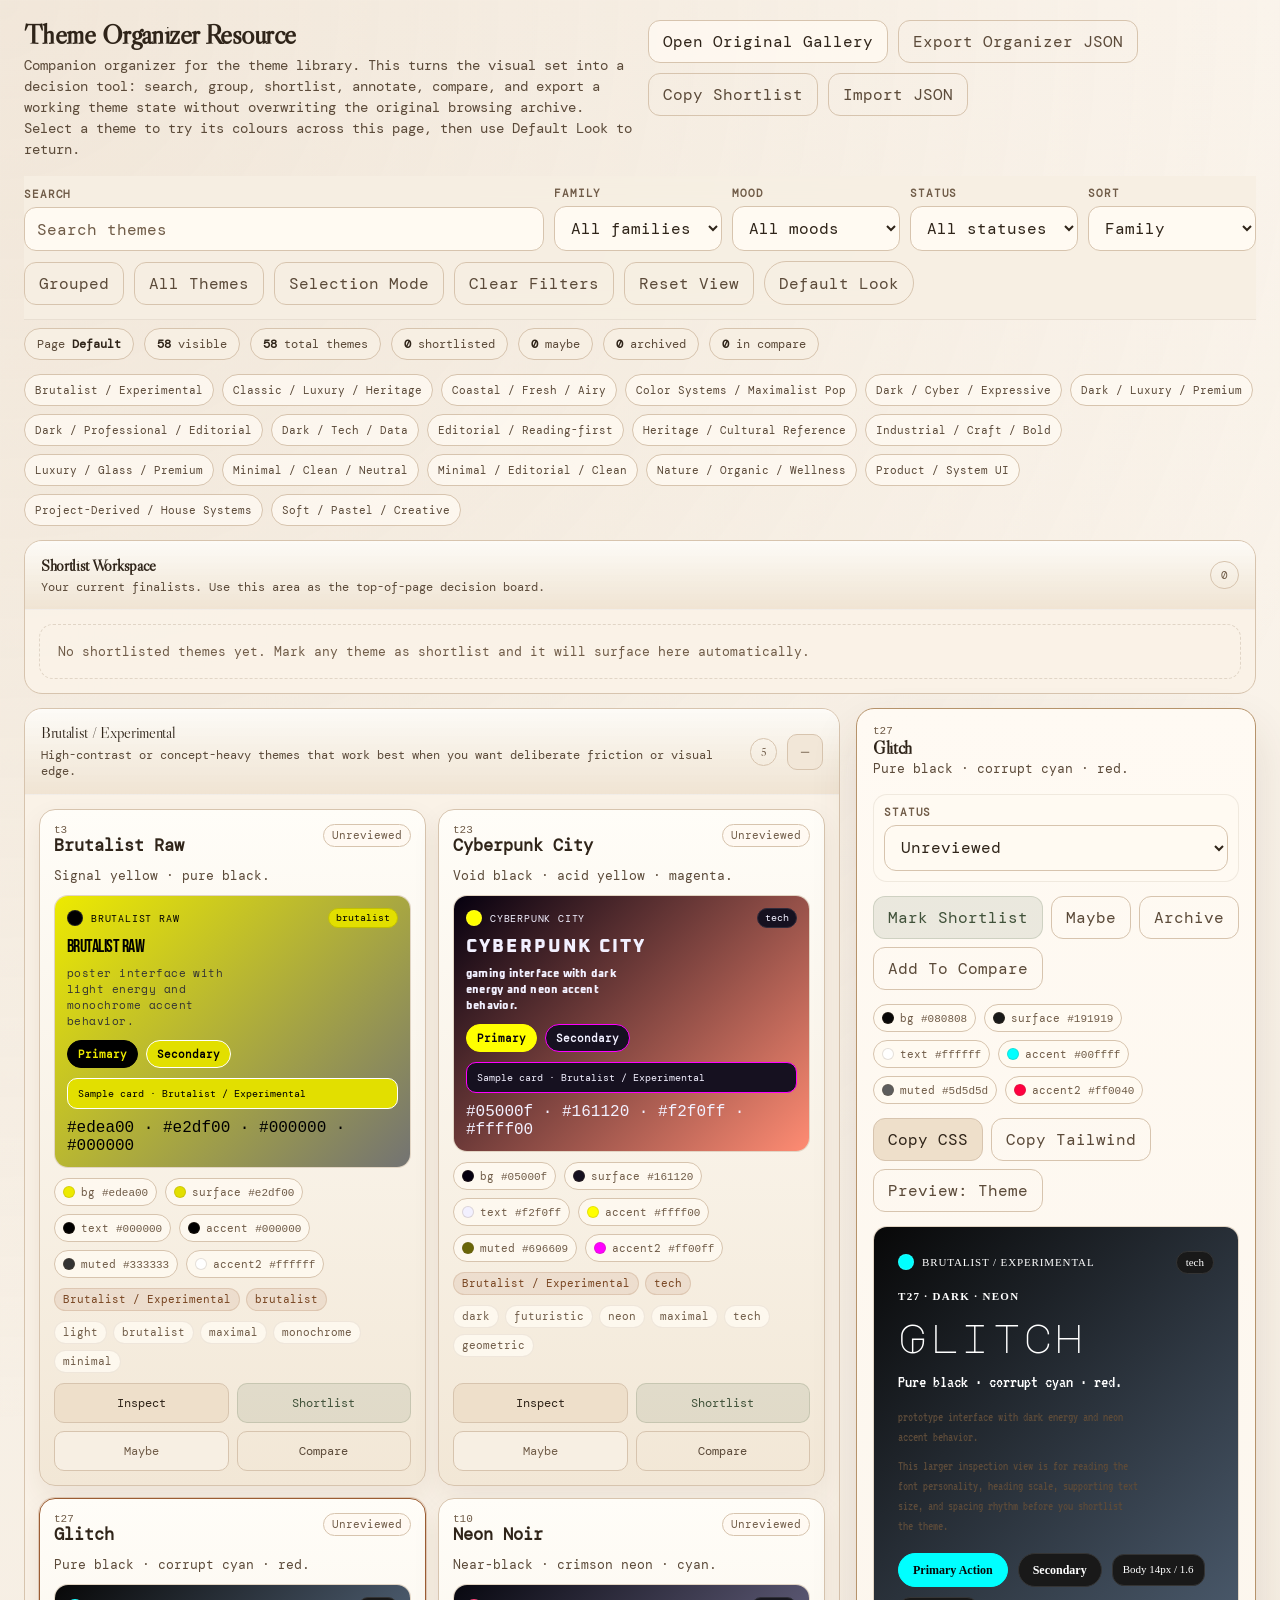
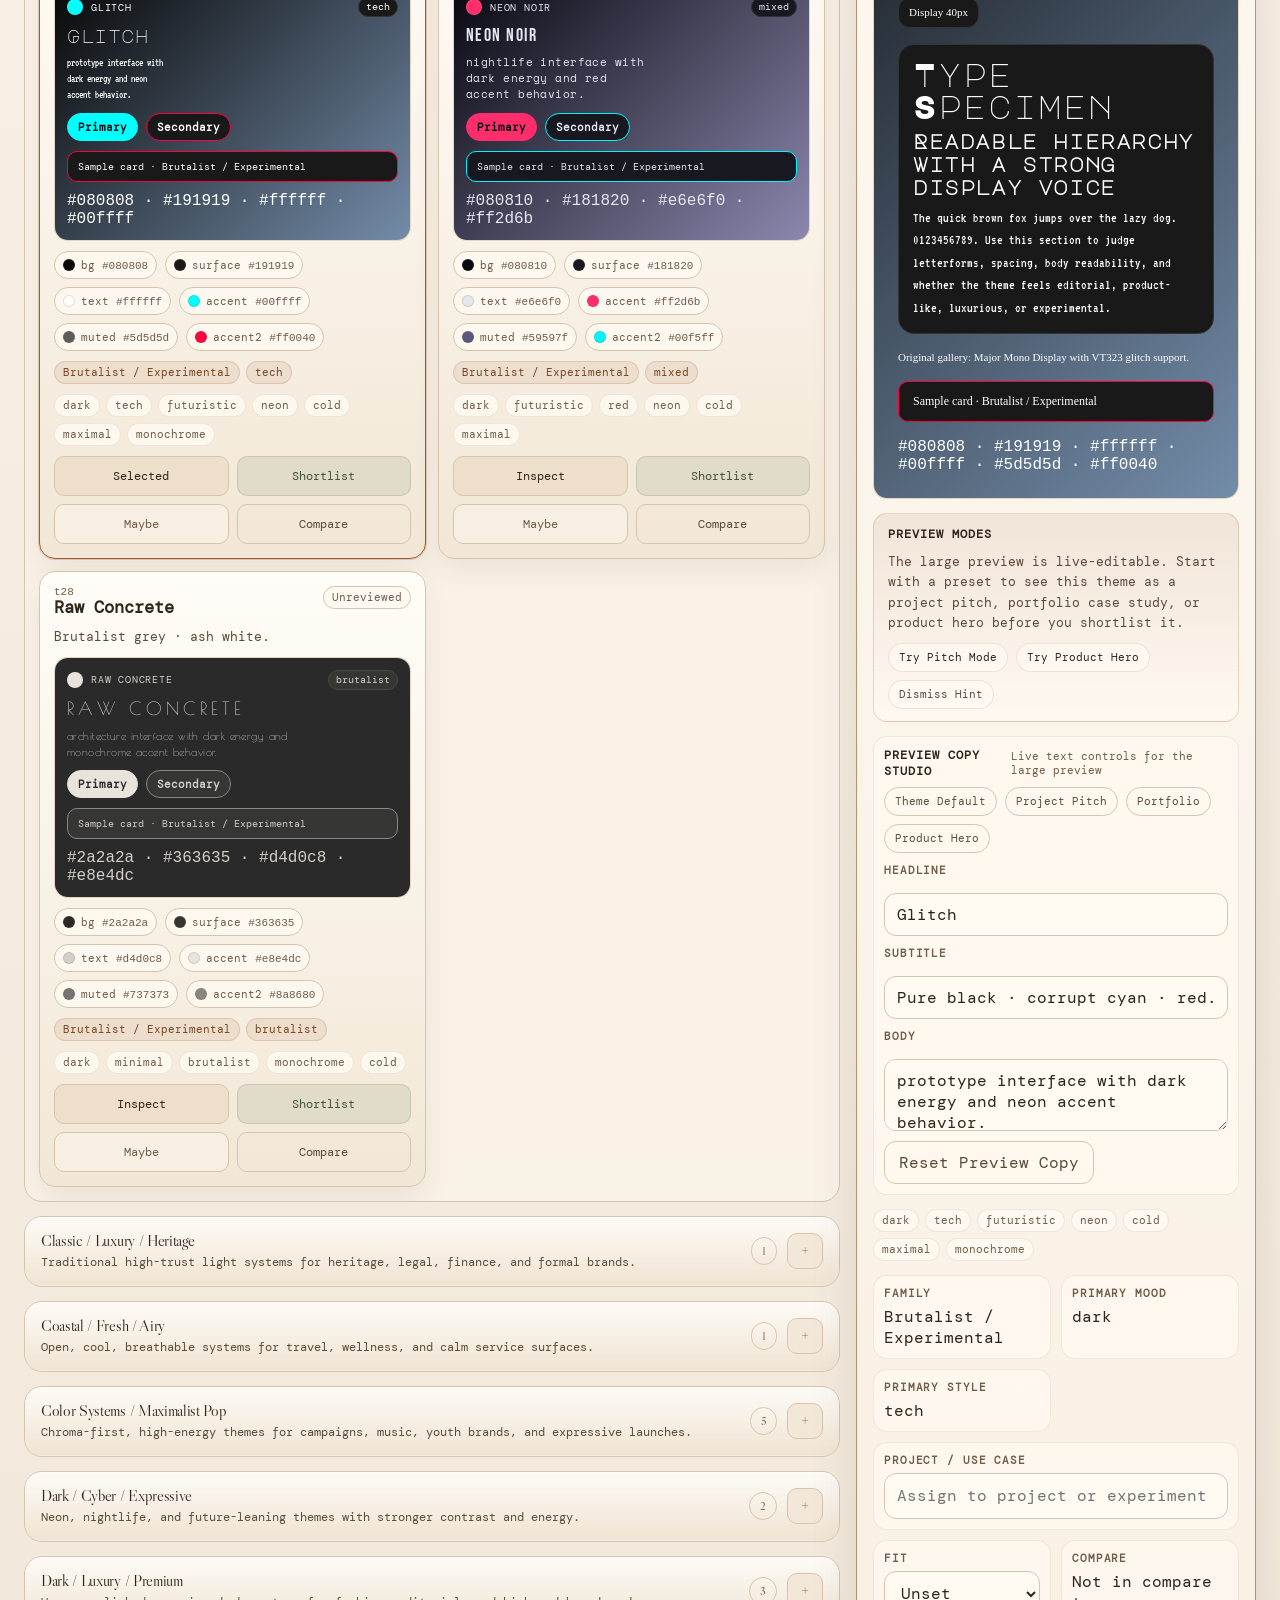
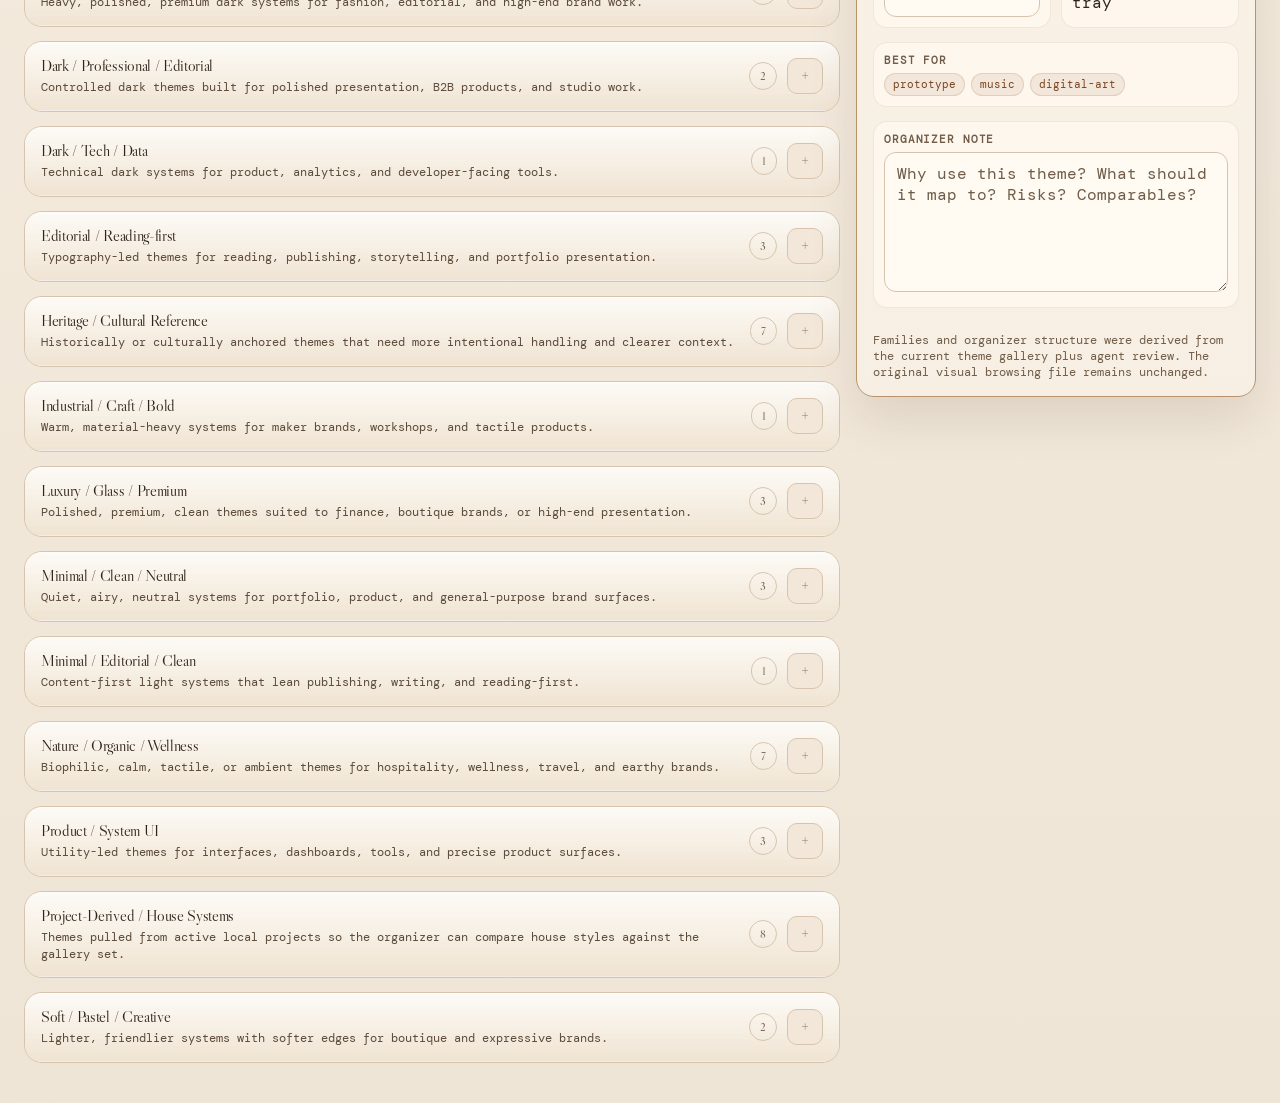
==== commit 20180a17: "Keep preview text at the contrast the palette already chose. Faded preview copy dropped below WCAG A" ====
--- a/index.html
+++ b/index.html
@@ -420,7 +420,6 @@
     font-size:10px;
     text-transform:uppercase;
     letter-spacing:.08em;
-    opacity:.88;
   }
   .preview-logo{
     width:16px;
@@ -434,7 +433,6 @@
     font-size:10px;
     line-height:1;
     border:1px solid rgba(255,255,255,0.12);
-    opacity:.9;
   }
   .preview-title{
     font-size:18px;
@@ -446,7 +444,6 @@
     font-size:11px;
     line-height:1.45;
     max-width:26ch;
-    opacity:.88;
   }
   .preview-row{
     display:flex;
@@ -470,7 +467,6 @@
     border-radius:10px;
     border:1px solid rgba(255,255,255,0.10);
     font-size:10px;
-    opacity:.94;
   }
   .preview-large .preview-surface{
     min-height:360px;
@@ -487,13 +483,11 @@
     font-size:11px;
     text-transform:uppercase;
     letter-spacing:.12em;
-    opacity:.78;
     font-weight:700;
   }
   .preview-subtitle{
     font-size:18px;
     line-height:1.15;
-    opacity:.94;
     max-width:34ch;
   }
   .preview-copy{
